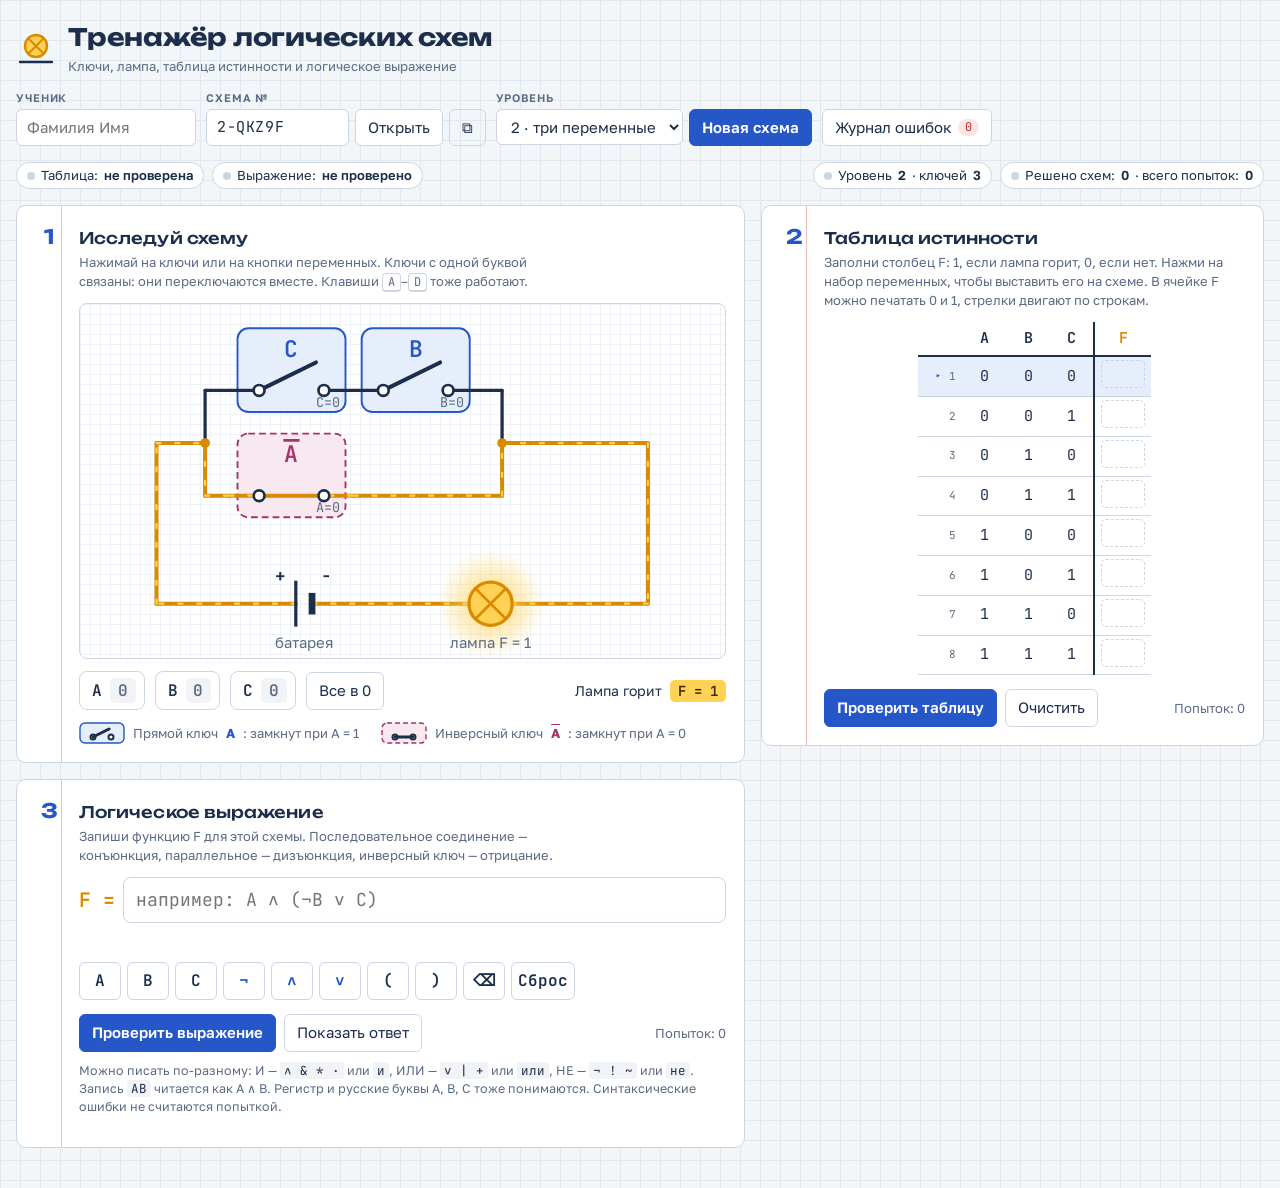
==== index.html @ bd388d7c "Add files via upload" ====
<!doctype html><html><head><meta charset=utf8><meta name=viewport content="width=device-width,initial-scale=1,viewport-fit=cover"><style>:root{color-scheme:light;box-sizing:border-box;padding-top:env(safe-area-inset-top,0px);padding-bottom:env(safe-area-inset-bottom,0px)}html{scroll-padding-top:env(safe-area-inset-top,0px)}body{margin:0;padding:0;font:14px -apple-system,BlinkMacSystemFont,sans-serif;background:#fff;color:#000}img{max-width:100%}[hidden]:not([hidden=until-found i]){display:none!important}</style></head><body>
<title>Тренажёр логических схем</title>
<meta name="claude:viewport-fit-sides" content="cover">
<link rel="preconnect" href="https://fonts.googleapis.com">
<link rel="stylesheet" href="https://fonts.googleapis.com/css2?family=Golos+Text:wght@400;500;600&family=JetBrains+Mono:wght@400;600&family=Unbounded:wght@500;700&display=swap">
<style>
/* Layout: «тетрадь в клетку» — листы-карточки на клетчатом столе; слева схема и выражение, справа таблица истинности */
:root{
  --paper:#f3f6f9; --grid:#e1e8f0; --sheet:#ffffff; --sheet-grid:#eef2f7;
  --ink:#1c2e4a; --ink-soft:#5b6b84; --rule:#ccd6e3;
  --accent:#2557c9; --accent-soft:#e6edfb;
  --inv:#a8326a; --inv-soft:#f8e8ef;
  --live:#d98a00; --glow:#ffd256; --lamp-off:#f1f3f6;
  --ok:#1d8048; --ok-soft:#e2f3e8; --bad:#c43131; --bad-soft:#fbe6e4;
  --margin:#e7a0a0;
  --f-display:"Unbounded","Golos Text",system-ui,sans-serif;
  --f-body:"Golos Text",system-ui,-apple-system,"Segoe UI",sans-serif;
  --f-mono:"JetBrains Mono",ui-monospace,"Cascadia Mono",Consolas,monospace;
}
@media (prefers-color-scheme: dark){:root:not([data-theme="light"]){
  --paper:#0e141c; --grid:#18212d; --sheet:#141c27; --sheet-grid:#1a2431;
  --ink:#e2e9f3; --ink-soft:#91a1b7; --rule:#2a3646;
  --accent:#7ea4ff; --accent-soft:#1c2a47;
  --inv:#f083b5; --inv-soft:#3a1f2d;
  --live:#ffb22e; --glow:#ffd256; --lamp-off:#1d2633;
  --ok:#4fc483; --ok-soft:#163323; --bad:#ff6c64; --bad-soft:#3d1b1b;
  --margin:#5e3540; color-scheme:dark}}
:root[data-theme="dark"]{
  --paper:#0e141c; --grid:#18212d; --sheet:#141c27; --sheet-grid:#1a2431;
  --ink:#e2e9f3; --ink-soft:#91a1b7; --rule:#2a3646;
  --accent:#7ea4ff; --accent-soft:#1c2a47;
  --inv:#f083b5; --inv-soft:#3a1f2d;
  --live:#ffb22e; --glow:#ffd256; --lamp-off:#1d2633;
  --ok:#4fc483; --ok-soft:#163323; --bad:#ff6c64; --bad-soft:#3d1b1b;
  --margin:#5e3540; color-scheme:dark}

*{box-sizing:border-box}
body{background-color:var(--paper);color:var(--ink);font-family:var(--f-body);font-size:15px;line-height:1.45;
  background-image:linear-gradient(var(--grid) 1px,transparent 1px),linear-gradient(90deg,var(--grid) 1px,transparent 1px);
  background-size:20px 20px;
  padding-left:max(16px,env(safe-area-inset-left,0px));padding-right:max(16px,env(safe-area-inset-right,0px));padding-block:20px 40px}
.app{max-width:1260px;margin:0 auto;display:flex;flex-direction:column;gap:16px}
button,input,select{font:inherit;color:inherit}
:focus-visible{outline:2px solid var(--accent);outline-offset:2px}

/* header */
.top{display:flex;flex-wrap:wrap;gap:14px 24px;align-items:flex-end;justify-content:space-between}
.brand{display:flex;gap:12px;align-items:center}
.brand h1{font-family:var(--f-display);font-weight:700;font-size:clamp(18px,2.4vw,24px);margin:0;letter-spacing:-.01em;text-wrap:balance}
.brand p{margin:2px 0 0;color:var(--ink-soft);font-size:13px}
.controls{display:flex;flex-wrap:wrap;gap:10px;align-items:flex-end}
.field{display:flex;flex-direction:column;gap:3px}
.field>label,.lbl{font-size:11px;text-transform:uppercase;letter-spacing:.08em;color:var(--ink-soft);font-weight:600}
.row{display:flex;gap:6px;align-items:center;flex-wrap:wrap}
input[type=text],select{background:var(--sheet);border:1px solid var(--rule);border-radius:6px;padding:7px 10px;min-width:0}
#seed{font-family:var(--f-mono);width:9.5em;text-transform:uppercase;letter-spacing:.04em}
#student{width:12em}
.btn{background:var(--sheet);border:1px solid var(--rule);border-radius:6px;padding:7px 12px;cursor:pointer;white-space:nowrap;display:inline-flex;gap:6px;align-items:center}
.btn:hover{border-color:var(--accent)}
.btn.primary{background:var(--accent);border-color:var(--accent);color:var(--sheet);font-weight:600}
.btn.primary:hover{filter:brightness(1.08)}
.btn.ghost{background:transparent}
.btn.danger{color:var(--bad);border-color:var(--bad)}
.btn:disabled{opacity:.45;cursor:not-allowed}
.pill{font-family:var(--f-mono);font-size:12px;background:var(--bad-soft);color:var(--bad);border-radius:99px;padding:0 7px;min-width:1.6em;text-align:center;font-variant-numeric:tabular-nums}

/* status strip */
.status{display:flex;flex-wrap:wrap;gap:8px;align-items:center;font-size:13px}
.chip{display:inline-flex;gap:6px;align-items:center;border:1px solid var(--rule);background:var(--sheet);border-radius:99px;padding:3px 10px;font-variant-numeric:tabular-nums}
.chip b{font-weight:600}
.chip .dot{width:8px;height:8px;border-radius:50%;background:var(--rule)}
.chip.ok{border-color:var(--ok);background:var(--ok-soft)} .chip.ok .dot{background:var(--ok)}
.chip.bad{border-color:var(--bad);background:var(--bad-soft)} .chip.bad .dot{background:var(--bad)}
.status .spacer{flex:1}

/* grid */
.grid{display:grid;grid-template-columns:minmax(0,1.45fr) minmax(0,1fr);grid-template-areas:"circ table" "expr table";gap:16px;align-items:start}
@media (max-width:900px){.grid{grid-template-columns:minmax(0,1fr);grid-template-areas:"circ" "table" "expr"}}
.card{background:var(--sheet);border:1px solid var(--rule);border-radius:10px;padding:16px 18px 18px;min-width:0;position:relative}
.card::before{content:"";position:absolute;top:0;bottom:0;left:44px;width:1px;background:var(--margin);opacity:.7;pointer-events:none}
.circ{grid-area:circ}.tablecard{grid-area:table}.expr{grid-area:expr}
.card-h{display:grid;grid-template-columns:28px 1fr;gap:2px 16px;align-items:baseline;margin-bottom:12px}
.step{font-family:var(--f-display);font-weight:700;font-size:20px;color:var(--accent);text-align:center}
.card-h h2{font-family:var(--f-display);font-weight:500;font-size:16px;margin:0;letter-spacing:.005em}
.card-h p{grid-column:2;margin:0;color:var(--ink-soft);font-size:13px;max-width:62ch}
.body{padding-left:44px}
@media (max-width:520px){.card::before{display:none}.body{padding-left:0}}

/* board */
.board{border:1px solid var(--rule);border-radius:8px;overflow-x:auto;
  background-color:var(--sheet);background-image:linear-gradient(var(--sheet-grid) 1px,transparent 1px),linear-gradient(90deg,var(--sheet-grid) 1px,transparent 1px);background-size:10px 10px}
#circuit{display:block;width:100%;min-width:320px;height:auto;max-height:520px}
#circuit .w{stroke:var(--ink);stroke-width:2.4;stroke-linecap:round;fill:none}
#circuit .w.live{stroke:var(--live);stroke-width:3}
#circuit .flow{stroke:var(--glow);stroke-width:1.6;stroke-dasharray:3 11;fill:none;animation:flow .8s linear infinite;stroke-linecap:round}
@keyframes flow{from{stroke-dashoffset:14}to{stroke-dashoffset:0}}
@media (prefers-reduced-motion:reduce){#circuit .flow{animation:none}}
#circuit .jn{fill:var(--ink)} #circuit .jn.live{fill:var(--live)}
.kbox{cursor:pointer;stroke-width:1.4;transition:fill .15s}
.kbox.dir{fill:var(--accent-soft);stroke:var(--accent)}
.kbox.inv{fill:var(--inv-soft);stroke:var(--inv);stroke-dasharray:5 3}
.kbox:hover{stroke-width:2.4}
.kbox:focus{outline:none}.kbox:focus-visible{stroke-width:3}
.klabel{font-family:var(--f-mono);font-weight:600;font-size:17px;text-anchor:middle;pointer-events:none}
.klabel.dir{fill:var(--accent)} .klabel.inv{fill:var(--inv)}
.kover{stroke-width:2;pointer-events:none} .kover{stroke:var(--inv)}
.kval{font-family:var(--f-mono);font-size:10px;fill:var(--ink-soft);text-anchor:end;pointer-events:none}
.contact{fill:var(--sheet);stroke:var(--ink);stroke-width:2;pointer-events:none}
.lever{stroke:var(--ink);stroke-width:3;stroke-linecap:round;pointer-events:none;transition:all .15s}
.lever.live{stroke:var(--live)}
.cap{font-family:var(--f-body);font-size:11px;fill:var(--ink-soft);text-anchor:middle}
.term{font-family:var(--f-mono);font-size:13px;fill:var(--ink);text-anchor:middle;font-weight:600}
.bulb{stroke:var(--ink);stroke-width:2.4;fill:var(--lamp-off)}
.bulb.on{fill:var(--glow);stroke:var(--live)}
.halo{fill:url(#halo);opacity:0;transition:opacity .2s}.halo.on{opacity:1}
.halo-stop{stop-color:var(--glow)}

.panel{display:flex;flex-wrap:wrap;gap:10px;align-items:center;margin-top:12px}
.vbtn{display:inline-flex;align-items:center;gap:8px;border:1px solid var(--rule);background:var(--sheet);border-radius:8px;padding:6px 8px 6px 12px;cursor:pointer;font-family:var(--f-mono);font-size:16px;font-weight:600}
.vbtn .v{font-variant-numeric:tabular-nums;min-width:1.6em;text-align:center;border-radius:5px;padding:1px 4px;background:var(--lamp-off);color:var(--ink-soft)}
.vbtn[aria-pressed=true] .v{background:var(--accent);color:var(--sheet)}
.vbtn:hover{border-color:var(--accent)}
.lampstate{margin-left:auto;font-size:14px;display:flex;gap:8px;align-items:center}
.lampstate .v{font-family:var(--f-mono);font-weight:600;border-radius:5px;padding:1px 8px;background:var(--lamp-off)}
.lampstate.on .v{background:var(--glow);color:#3a2a00}
.legend{display:flex;flex-wrap:wrap;gap:6px 22px;margin-top:12px;font-size:13px;color:var(--ink-soft)}
.legend span{display:inline-flex;gap:8px;align-items:center}
.legend svg{flex:none}
.kbd{font-family:var(--f-mono);font-size:12px;border:1px solid var(--rule);border-bottom-width:2px;border-radius:4px;padding:0 5px}

/* truth table */
.tt-wrap{overflow-x:auto}
table.tt{border-collapse:collapse;font-family:var(--f-mono);font-variant-numeric:tabular-nums;margin:0 auto}
.tt th{font-weight:600;font-size:15px;padding:6px 0;border-bottom:2px solid var(--ink);min-width:44px}
.tt th.f{border-left:2px solid var(--ink);color:var(--live)}
.tt td{text-align:center;padding:0;border-bottom:1px solid var(--rule);height:34px;font-size:15px}
.tt td.n{color:var(--ink-soft);font-size:11px;min-width:30px;padding-right:6px;text-align:right}
.tt tr.now td{background:var(--accent-soft)}
.tt tr.now td.n::before{content:"▸ ";color:var(--accent)}
.tt td.set{cursor:pointer}
.tt td.set:hover{text-decoration:underline}
.tt td.fc{border-left:2px solid var(--ink);padding:3px 6px}
.fbtn{width:44px;height:28px;border:1px dashed var(--rule);border-radius:5px;background:transparent;cursor:pointer;font-family:var(--f-mono);font-size:16px;font-weight:600}
.fbtn.filled{border-style:solid;border-color:var(--ink-soft)}
.fbtn.ok{border-color:var(--ok);background:var(--ok-soft);color:var(--ok)}
.fbtn.bad{border-color:var(--bad);background:var(--bad-soft);color:var(--bad)}
.actions{display:flex;flex-wrap:wrap;gap:8px;align-items:center;margin-top:14px}
.tries{font-size:13px;color:var(--ink-soft);margin-left:auto;font-variant-numeric:tabular-nums}
.msg{margin-top:10px;font-size:14px;border-radius:6px;padding:8px 12px;display:none}
.msg.show{display:block}
.msg.ok{background:var(--ok-soft);color:var(--ok);border:1px solid var(--ok)}
.msg.bad{background:var(--bad-soft);color:var(--bad);border:1px solid var(--bad)}
.msg.info{background:var(--accent-soft);color:var(--ink);border:1px solid var(--rule)}
.msg b{font-family:var(--f-display);font-weight:700;letter-spacing:.02em}

/* expression */
.exprline{display:flex;gap:8px;align-items:stretch}
.exprline .pre{font-family:var(--f-mono);font-size:20px;font-weight:600;color:var(--live);align-self:center}
#expr{flex:1;font-family:var(--f-mono);font-size:18px;padding:9px 12px;border-radius:8px;background:var(--sheet);border:1.5px solid var(--rule);min-width:0}
#expr:focus{border-color:var(--accent);outline:none}
.preview{font-family:var(--f-mono);font-size:14px;min-height:1.5em;margin:8px 0 0;color:var(--ink-soft);overflow-wrap:anywhere}
.preview.err{color:var(--bad)}
.pad{display:flex;flex-wrap:wrap;gap:6px;margin-top:10px}
.pad button{font-family:var(--f-mono);font-size:16px;font-weight:600;min-width:42px;height:38px;border:1px solid var(--rule);border-radius:6px;background:var(--sheet);cursor:pointer}
.pad button.op{color:var(--accent)}
.pad button:hover{border-color:var(--accent)}
.help{margin-top:10px;font-size:12.5px;color:var(--ink-soft)}
.help code{font-family:var(--f-mono);background:var(--lamp-off);border-radius:3px;padding:0 4px;color:var(--ink)}
.answer{font-family:var(--f-mono);font-size:16px;margin-top:10px}

/* modal */
.overlay{position:fixed;inset:0;background:color-mix(in srgb,var(--ink) 40%,transparent);display:flex;align-items:flex-start;justify-content:center;z-index:50;
  padding:max(24px,env(safe-area-inset-top,0px)) max(12px,env(safe-area-inset-right,0px)) 24px max(12px,env(safe-area-inset-left,0px));overflow-y:auto}
.modal{background:var(--sheet);border:1px solid var(--rule);border-radius:12px;width:min(980px,100%);padding:18px;display:flex;flex-direction:column;gap:12px}
.modal-h{display:flex;align-items:center;gap:12px;flex-wrap:wrap}
.modal-h h2{font-family:var(--f-display);font-weight:500;font-size:18px;margin:0;flex:1}
.tabs{display:flex;gap:4px;border-bottom:1px solid var(--rule)}
.tabs button{border:0;background:none;padding:8px 12px;cursor:pointer;border-bottom:2px solid transparent;color:var(--ink-soft);font-weight:500}
.tabs button[aria-selected=true]{border-color:var(--accent);color:var(--ink)}
.logwrap{overflow-x:auto;max-height:60vh;overflow-y:auto;border:1px solid var(--rule);border-radius:8px}
table.log{border-collapse:collapse;width:100%;font-size:13px}
.log th{position:sticky;top:0;background:var(--sheet);text-align:left;font-size:11px;text-transform:uppercase;letter-spacing:.07em;color:var(--ink-soft);padding:8px 10px;border-bottom:1px solid var(--rule);white-space:nowrap}
.log td{padding:7px 10px;border-bottom:1px solid var(--rule);vertical-align:top}
.log td.m{font-family:var(--f-mono);white-space:nowrap;font-variant-numeric:tabular-nums}
.log td.code{font-family:var(--f-mono);overflow-wrap:anywhere;min-width:10em}
.log .tag{font-size:11px;border-radius:4px;padding:1px 6px;white-space:nowrap}
.tag.t{background:var(--accent-soft);color:var(--accent)} .tag.e{background:var(--inv-soft);color:var(--inv)} .tag.a{background:var(--bad-soft);color:var(--bad)}
.tag.ok{background:var(--ok-soft);color:var(--ok)}
.empty{padding:28px;text-align:center;color:var(--ink-soft)}
.modal-f{display:flex;flex-wrap:wrap;gap:8px;align-items:center}
.modal-f .sum{margin-right:auto;font-size:13px;color:var(--ink-soft)}
textarea#copyArea{width:100%;height:120px;font-family:var(--f-mono);font-size:12px;background:var(--sheet);color:var(--ink);border:1px solid var(--rule);border-radius:6px}
.toast{position:fixed;left:50%;bottom:calc(20px + env(safe-area-inset-bottom,0px));transform:translateX(-50%);background:var(--ink);color:var(--sheet);padding:8px 14px;border-radius:8px;font-size:14px;z-index:60;opacity:0;transition:opacity .2s;pointer-events:none}
.toast.show{opacity:1}
</style>

<div class="app">
  <header class="top">
    <div class="brand">
      <svg width="40" height="40" viewBox="0 0 40 40" aria-hidden="true"><circle cx="20" cy="18" r="11" fill="var(--glow)" stroke="var(--live)" stroke-width="2.4"/><path d="M12.5 10.5l15 15M27.5 10.5l-15 15" stroke="var(--live)" stroke-width="2"/><path d="M4 34h32" stroke="var(--ink)" stroke-width="2.4" stroke-linecap="round"/></svg>
      <div><h1>Тренажёр логических схем</h1><p>Ключи, лампа, таблица истинности и логическое выражение</p></div>
    </div>
    <div class="controls">
      <div class="field"><label for="student">Ученик</label><input type="text" id="student" placeholder="Фамилия Имя" autocomplete="off"></div>
      <div class="field"><label for="seed">Схема №</label>
        <div class="row"><input type="text" id="seed" spellcheck="false" autocomplete="off"><button class="btn" id="openSeed">Открыть</button><button class="btn ghost" id="copySeed" title="Скопировать номер схемы" aria-label="Скопировать номер схемы">⧉</button></div></div>
      <div class="field"><label for="level">Уровень</label>
        <div class="row"><select id="level"><option value="1">1 · две переменные</option><option value="2">2 · три переменные</option><option value="3">3 · до четырёх</option></select><button class="btn primary" id="newBtn">Новая схема</button></div></div>
      <button class="btn" id="logBtn">Журнал ошибок <span class="pill" id="logCount">0</span></button>
    </div>
  </header>

  <div class="status" id="status"></div>

  <main class="grid">
    <section class="card circ">
      <div class="card-h"><span class="step">1</span><h2>Исследуй схему</h2>
        <p>Нажимай на ключи или на кнопки переменных. Ключи с одной буквой связаны: они переключаются вместе. Клавиши <span class="kbd">A</span>–<span class="kbd">D</span> тоже работают.</p></div>
      <div class="body">
        <div class="board"><svg id="circuit" role="img" aria-label="Электрическая схема"></svg></div>
        <div class="panel" id="varPanel"></div>
        <div class="legend">
          <span><svg width="46" height="22" viewBox="0 0 46 22"><rect x="1" y="1" width="44" height="20" rx="5" class="kbox dir"/><line x1="4" y1="15" x2="12" y2="15" class="w"/><line x1="34" y1="15" x2="42" y2="15" class="w"/><circle cx="14" cy="15" r="2.5" class="contact"/><circle cx="32" cy="15" r="2.5" class="contact"/><line x1="14" y1="15" x2="30" y2="7" class="lever"/></svg>Прямой ключ <b style="color:var(--accent)">A</b>: замкнут при A&nbsp;=&nbsp;1</span>
          <span><svg width="46" height="22" viewBox="0 0 46 22"><rect x="1" y="1" width="44" height="20" rx="5" class="kbox inv"/><line x1="4" y1="15" x2="12" y2="15" class="w"/><line x1="34" y1="15" x2="42" y2="15" class="w"/><circle cx="14" cy="15" r="2.5" class="contact"/><circle cx="32" cy="15" r="2.5" class="contact"/><line x1="14" y1="15" x2="32" y2="15" class="lever"/></svg>Инверсный ключ <b style="color:var(--inv);text-decoration:overline">A</b>: замкнут при A&nbsp;=&nbsp;0</span>
        </div>
      </div>
    </section>

    <section class="card tablecard">
      <div class="card-h"><span class="step">2</span><h2>Таблица истинности</h2>
        <p>Заполни столбец F: 1, если лампа горит, 0, если нет. Нажми на набор переменных, чтобы выставить его на схеме. В ячейке F можно печатать 0 и 1, стрелки двигают по строкам.</p></div>
      <div class="body">
        <div class="tt-wrap"><table class="tt" id="tt"></table></div>
        <div class="actions">
          <button class="btn primary" id="checkTable">Проверить таблицу</button>
          <button class="btn ghost" id="clearTable">Очистить</button>
          <span class="tries" id="tableTries"></span>
        </div>
        <div class="msg" id="tableMsg"></div>
      </div>
    </section>

    <section class="card expr">
      <div class="card-h"><span class="step">3</span><h2>Логическое выражение</h2>
        <p>Запиши функцию F для этой схемы. Последовательное соединение — конъюнкция, параллельное — дизъюнкция, инверсный ключ — отрицание.</p></div>
      <div class="body">
        <div class="exprline"><span class="pre">F =</span><input type="text" id="expr" placeholder="например: A ∧ (¬B ∨ C)" spellcheck="false" autocomplete="off" aria-label="Логическое выражение"></div>
        <div class="preview" id="preview">&nbsp;</div>
        <div class="pad" id="pad"></div>
        <div class="actions">
          <button class="btn primary" id="checkExpr">Проверить выражение</button>
          <button class="btn ghost" id="showAnswer">Показать ответ</button>
          <span class="tries" id="exprTries"></span>
        </div>
        <div class="msg" id="exprMsg"></div>
        <p class="help">Можно писать по-разному: И — <code>∧ & * ·</code> или <code>и</code>, ИЛИ — <code>∨ | +</code> или <code>или</code>, НЕ — <code>¬ ! ~</code> или <code>не</code>. Запись <code>AB</code> читается как A ∧ B. Регистр и русские буквы А, В, С тоже понимаются. Синтаксические ошибки не считаются попыткой.</p>
      </div>
    </section>
  </main>
</div>

<div class="overlay" id="overlay" hidden>
  <div class="modal" role="dialog" aria-modal="true" aria-labelledby="logTitle">
    <div class="modal-h"><h2 id="logTitle">Журнал</h2>
      <label class="row" style="font-size:13px"><input type="checkbox" id="onlyCur"> только текущая схема</label>
      <button class="btn ghost" id="closeLog" aria-label="Закрыть">✕</button></div>
    <div class="tabs" role="tablist">
      <button role="tab" id="tabErr" aria-selected="true">Ошибки</button>
      <button role="tab" id="tabSch" aria-selected="false">Схемы и попытки</button>
    </div>
    <div class="logwrap" id="logBody"></div>
    <textarea id="copyArea" hidden readonly></textarea>
    <div class="modal-f"><span class="sum" id="logSum"></span>
      <button class="btn" id="copyLog">Скопировать журнал</button>
      <button class="btn danger" id="clearLog">Очистить журнал</button></div>
  </div>
</div>
<div class="toast" id="toast"></div>

<script>
(()=>{
const $=s=>document.querySelector(s);
const VARS='ABCD';
const store={
  get(k,d){try{const v=localStorage.getItem('logic-trainer.'+k);return v==null?d:JSON.parse(v)}catch(e){return d}},
  set(k,v){try{localStorage.setItem('logic-trainer.'+k,JSON.stringify(v))}catch(e){}}
};
const esc=s=>String(s).replace(/[&<>"]/g,c=>({'&':'&amp;','<':'&lt;','>':'&gt;','"':'&quot;'}[c]));

/* ---------- PRNG по SEED ---------- */
function xmur3(str){let h=1779033703^str.length;for(let i=0;i<str.length;i++){h=Math.imul(h^str.charCodeAt(i),3432918353);h=h<<13|h>>>19}
  return()=>{h=Math.imul(h^(h>>>16),2246822507);h=Math.imul(h^(h>>>13),3266489909);return(h^=h>>>16)>>>0}}
function mulberry32(a){return()=>{a|=0;a=a+0x6D2B79F5|0;let t=Math.imul(a^a>>>15,1|a);t=t+Math.imul(t^t>>>7,61|t)^t;return((t^t>>>14)>>>0)/4294967296}}

const LEVELS={1:{nv:[2,2],leaves:[2,3],pInv:.3},2:{nv:[3,3],leaves:[3,5],pInv:.35},3:{nv:[3,4],leaves:[5,7],pInv:.4}};

function normSeed(raw,lvl){
  let s=String(raw||'').toUpperCase().replace(/[^A-Z0-9-]/g,'').replace(/^-+|-+$/g,'');
  if(!s) return null;
  if(!/^[123]-./.test(s)) s=lvl+'-'+s;
  return s.slice(0,24);
}
function randomSeed(lvl){const A='ABCDEFGHJKMNPQRSTUVWXYZ23456789';let s='';for(let i=0;i<5;i++)s+=A[Math.floor(Math.random()*A.length)];return lvl+'-'+s}

/* ---------- схема: дерево последовательных (s) и параллельных (p) соединений ---------- */
function evalNode(n,env){
  if(n.t==='k') return n.inv? !env[n.v] : !!env[n.v];
  return n.t==='s'? n.c.every(c=>evalNode(c,env)) : n.c.some(c=>evalNode(c,env));
}
function leavesOf(n,a=[]){if(n.t==='k')a.push(n);else n.c.forEach(c=>leavesOf(c,a));return a}
function envOf(vars,mask){const e={};vars.forEach((v,i)=>e[v]=(mask>>(vars.length-1-i))&1);return e}

function generate(seed){
  const level=+seed[0];const L=LEVELS[level];
  const rng=mulberry32(xmur3(seed)());
  const ri=(a,b)=>a+Math.floor(rng()*(b-a+1));
  const shuffle=a=>{for(let i=a.length-1;i>0;i--){const j=Math.floor(rng()*(i+1));[a[i],a[j]]=[a[j],a[i]]}return a};
  function gen(n,parent){
    if(n===1) return {t:'k'};
    const t=parent?(parent==='s'?'p':'s'):(rng()<.5?'s':'p');
    let parts=(n>=4&&rng()<.35)?3:2;
    const sizes=Array(parts).fill(1);let left=n-parts;
    while(left-->0) sizes[Math.floor(rng()*parts)]++;
    return {t,c:sizes.map(m=>gen(m,t))};
  }
  let last;
  for(let attempt=0;attempt<400;attempt++){
    const nv=ri(L.nv[0],L.nv[1]);
    const n=ri(Math.max(nv,L.leaves[0]),L.leaves[1]);
    const tree=gen(n,null);const lv=leavesOf(tree);
    const vars=VARS.slice(0,nv).split('');
    const pool=[...vars];while(pool.length<n)pool.push(vars[ri(0,nv-1)]);shuffle(pool);
    lv.forEach((l,i)=>{l.v=pool[i];l.inv=rng()<L.pInv});
    last={seed,level,vars,tree};
    if(valid(last,level)) return last;
  }
  return last;
}
function valid(c,level){
  const {vars,tree}=c;const lv=leavesOf(tree);const N=1<<vars.length;
  const f=[];for(let m=0;m<N;m++)f.push(evalNode(tree,envOf(vars,m)));
  if(f.every(x=>x)||f.every(x=>!x)) return false;
  for(let i=0;i<vars.length;i++){const bit=1<<(vars.length-1-i);let dep=false;
    for(let m=0;m<N;m++) if(f[m]!==f[m^bit]){dep=true;break}
    if(!dep) return false;}
  if(level>=2){const inv=lv.filter(l=>l.inv).length;if(inv===0||inv===lv.length)return false}
  // нет одинаковых соседних ключей в одной группе
  const bad=n=>n.t!=='k'&&(n.c.some((a,i)=>a.t==='k'&&n.c.some((b,j)=>j>i&&b.t==='k'&&a.v===b.v))||n.c.some(bad));
  return !bad(tree);
}
function treeToExpr(n,parent){
  if(n.t==='k') return (n.inv?'¬':'')+n.v;
  const s=n.c.map(c=>treeToExpr(c,n.t)).join(n.t==='s'?' ∧ ':' ∨ ');
  return (n.t==='p'&&parent==='s')?'('+s+')':s;
}

/* ---------- раскладка и рисование ---------- */
const KW=92,KUP=50,KDN=22,PX=18,GAP=6;
function layout(n){
  if(n.t==='k'){n.w=KW;n.up=KUP;n.dn=KDN;return}
  n.c.forEach(layout);
  if(n.t==='s'){n.w=n.c.reduce((a,c)=>a+c.w,0);n.up=Math.max(...n.c.map(c=>c.up));n.dn=Math.max(...n.c.map(c=>c.dn))}
  else{
    n.w=Math.max(...n.c.map(c=>c.w))+PX*2;
    let y=0;n.anch=[];
    n.c.forEach((c,i)=>{n.anch.push(y+c.up);y+=c.up+c.dn+(i<n.c.length-1?GAP:0)});
    n.up=(n.anch[0]+n.anch[n.anch.length-1])/2;n.dn=y-n.up;
  }
}
function drawCircuit(c,env){
  layout(c.tree);
  const segs=[],bg=[],fg=[],dots=[];
  const seg=(x1,y1,x2,y2,live)=>{if(x1!==x2||y1!==y2)segs.push([x1,y1,x2,y2,live])};
  function draw(n,x,ay,live){
    if(n.t==='k'){
      const closed=evalNode(n,env),c1=x+22,c2=x+70,cls=n.inv?'inv':'dir';
      seg(x,ay,c1-4,ay,live);seg(c2+4,ay,x+KW,ay,live);
      const st=closed?'замкнут':'разомкнут';
      bg.push(`<rect class="kbox ${cls}" x="${x+6}" y="${ay-46}" width="80" height="62" rx="8" data-var="${n.v}" tabindex="0" role="button" aria-label="${n.inv?'Инверсный':'Прямой'} ключ ${n.v}, ${st}"><title>${n.inv?'Инверсный':'Прямой'} ключ ${n.v}: ${st}. Нажми, чтобы переключить ${n.v}</title></rect>`);
      fg.push(`<text class="klabel ${cls}" x="${x+46}" y="${ay-25}">${n.v}</text>`);
      if(n.inv) fg.push(`<line class="kover" x1="${x+40}" y1="${ay-41}" x2="${x+52}" y2="${ay-41}"/>`);
      fg.push(`<text class="kval" x="${x+82}" y="${ay+12}">${n.v}=${env[n.v]}</text>`);
      const ex=closed?c2:c1+48*Math.cos(.5),ey=closed?ay:ay-48*Math.sin(.5)*0.9;
      fg.push(`<line class="lever${live?' live':''}" x1="${c1}" y1="${ay}" x2="${ex.toFixed(1)}" y2="${ey.toFixed(1)}"/>`);
      fg.push(`<circle class="contact" cx="${c1}" cy="${ay}" r="4"/><circle class="contact" cx="${c2}" cy="${ay}" r="4"/>`);
      return;
    }
    if(n.t==='s'){let cx=x;n.c.forEach(ch=>{draw(ch,cx,ay,live);cx+=ch.w});return}
    const top=ay-n.up,ys=n.anch.map(a=>top+a),cl=n.c.map(ch=>live&&evalNode(ch,env));
    n.c.forEach((ch,i)=>{const yi=ys[i];seg(x,yi,x+PX,yi,cl[i]);draw(ch,x+PX,yi,cl[i]);seg(x+PX+ch.w,yi,x+n.w,yi,cl[i])});
    const pts=[...new Set([...ys,ay])].sort((a,b)=>a-b);
    for(let i=0;i<pts.length-1;i++){
      const p=pts[i],q=pts[i+1];
      const lv=q<=ay? cl.some((l,j)=>l&&ys[j]<=p) : cl.some((l,j)=>l&&ys[j]>=q);
      if(q<=ay){seg(x,q,x,p,lv);seg(x+n.w,p,x+n.w,q,lv)}else{seg(x,p,x,q,lv);seg(x+n.w,q,x+n.w,p,lv)}
    }
    dots.push([x,ay,live],[x+n.w,ay,live]);
    ys.forEach((y,i)=>{if(i>0&&i<ys.length-1)dots.push([x,y,cl[i]],[x+n.w,y,cl[i]])});
  }
  const T=14,bx0=66,t=c.tree,W=Math.max(t.w,300),ay=T+t.up,Lx=30,R=bx0+W+28,yb=T+t.up+t.dn+58;
  const on=evalNode(t,env);
  draw(t,bx0,ay,on);
  seg(bx0+t.w,ay,bx0+W,ay,on);seg(bx0+W,ay,R,ay,on);seg(R,ay,R,yb,on);
  const bX=Lx+(R-Lx)*.3,lX=Lx+(R-Lx)*.68;
  seg(R,yb,lX+17,yb,on);seg(lX-17,yb,bX+6,yb,on);seg(bX-6,yb,Lx,yb,on);seg(Lx,yb,Lx,ay,on);seg(Lx,ay,bx0,ay,on);
  const line=s=>`<line class="w${s[4]?' live':''}" x1="${s[0]}" y1="${s[1]}" x2="${s[2]}" y2="${s[3]}"/>`;
  const flow=s=>`<line class="flow" x1="${s[0]}" y1="${s[1]}" x2="${s[2]}" y2="${s[3]}"/>`;
  const H=yb+40,VW=R+30;
  return {on,svg:`<defs><radialGradient id="halo"><stop offset="0" class="halo-stop" stop-opacity=".85"/><stop offset="1" class="halo-stop" stop-opacity="0"/></radialGradient></defs>
  ${bg.join('')}<g>${segs.map(line).join('')}</g><g>${segs.filter(s=>s[4]).map(flow).join('')}</g>
  ${dots.map(d=>`<circle class="jn${d[2]?' live':''}" cx="${d[0]}" cy="${d[1]}" r="3.6"/>`).join('')}
  ${fg.join('')}
  <line x1="${bX-6}" y1="${yb-17}" x2="${bX-6}" y2="${yb+17}" stroke="var(--ink)" stroke-width="2.4"/>
  <line x1="${bX+6}" y1="${yb-8}" x2="${bX+6}" y2="${yb+8}" stroke="var(--ink)" stroke-width="5"/>
  <text class="term" x="${bX-17}" y="${yb-16}">+</text><text class="term" x="${bX+17}" y="${yb-16}">−</text>
  <text class="cap" x="${bX}" y="${yb+33}">батарея</text>
  <circle class="halo${on?' on':''}" cx="${lX}" cy="${yb}" r="40"/>
  <circle class="bulb${on?' on':''}" cx="${lX}" cy="${yb}" r="16"/>
  <path d="M${lX-11} ${yb-11}L${lX+11} ${yb+11}M${lX+11} ${yb-11}L${lX-11} ${yb+11}" stroke="${on?'var(--live)':'var(--ink)'}" stroke-width="2"/>
  <text class="cap" x="${lX}" y="${yb+33}">лампа F = ${on?1:0}</text>`,vb:`0 0 ${VW} ${H}`};
}

/* ---------- разбор выражения ---------- */
const CYR={'А':'A','В':'B','С':'C','Д':'D','а':'A','в':'B','с':'C','д':'D'};
const WORDS={and:'AND','и':'AND',or:'OR','или':'OR',not:'NOT','не':'NOT',xor:'XOR'};
function PErr(msg,pos){this.msg=msg;this.pos=pos}
function tokenize(s){
  const T=[];let i=0;const push=(type,pos,v)=>T.push({type,pos,v});
  const rx=[[/^(<->|<=>)/,'EQ'],[/^(->|=>)/,'IMP'],[/^(==|=|≡|⇔|↔)/,'EQ'],[/^(→|⇒)/,'IMP'],[/^(&&|[∧&*·⋅])/,'AND'],[/^(\|\||[∨|+])/,'OR'],[/^[⊕^]/,'XOR'],[/^[¬!~]/,'NOT'],[/^[(\[]/,'LP'],[/^[)\]]/,'RP'],[/^[01]/,'CONST']];
  outer: while(i<s.length){
    const ch=s[i];if(/\s/.test(ch)){i++;continue}
    const rest=s.slice(i);
    for(const [r,t] of rx){const m=r.exec(rest);if(m){push(t,i,t==='CONST'?+m[0]:undefined);i+=m[0].length;continue outer}}
    const m=/^[A-Za-zА-Яа-яЁё]+/.exec(rest);
    if(m){
      const w=m[0],lw=w.toLowerCase();
      if(WORDS[lw]){push(WORDS[lw],i);i+=w.length;continue}
      for(let k=0;k<w.length;k++){
        const c=w[k];let v=CYR[c]||(/[A-Za-z]/.test(c)?c.toUpperCase():null);
        if(!v) throw new PErr(`Непонятная буква «${c}». Переменные пишутся латиницей: A, B, C, D`,i+k);
        const over=/[̄̅]/.test(s[i+k+1]||'');
        if(over) push('NOT',i+k);
        push('VAR',i+k,v);
        if(over&&k===w.length-1){i+=1}
      }
      i+=w.length;continue;
    }
    if(/[̄̅]/.test(ch)){i++;continue}
    throw new PErr(`Непонятный символ «${ch}»`,i);
  }
  return T;
}
const NAMES={AND:'∧',OR:'∨',XOR:'⊕',IMP:'→',EQ:'≡',NOT:'¬',RP:')',LP:'('};
function parse(src){
  const T=tokenize(src);let p=0;
  if(!T.length) throw new PErr('Введите выражение',0);
  const peek=()=>T[p],next=()=>T[p++];
  const startsOperand=t=>t&&(t.type==='VAR'||t.type==='CONST'||t.type==='LP'||t.type==='NOT');
  function eq(){let l=imp();while(peek()&&peek().type==='EQ'){next();l={op:'eq',a:l,b:imp()}}return l}
  function imp(){const l=or();if(peek()&&peek().type==='IMP'){next();return{op:'imp',a:l,b:imp()}}return l}
  function or(){let l=and();while(peek()&&(peek().type==='OR'||peek().type==='XOR')){const t=next().type;l={op:t==='OR'?'or':'xor',a:l,b:and()}}return l}
  function and(){let l=not();for(;;){const t=peek();if(t&&t.type==='AND'){next();l={op:'and',a:l,b:not()}}else if(startsOperand(t)){l={op:'and',a:l,b:not()}}else break}return l}
  function not(){if(peek()&&peek().type==='NOT'){next();return{op:'not',a:not()}}return atom()}
  function atom(){
    const t=next();
    if(!t) throw new PErr('Выражение не закончено: после знака нужна переменная или «(»',src.length);
    if(t.type==='VAR') return {op:'var',v:t.v};
    if(t.type==='CONST') return {op:'const',v:t.v};
    if(t.type==='LP'){const e=eq();const r=next();if(!r||r.type!=='RP') throw new PErr('Не хватает закрывающей скобки «)»',r?r.pos:src.length);return e}
    throw new PErr(`Здесь ожидалась переменная, а стоит «${NAMES[t.type]||t.type}»`,t.pos);
  }
  const e=eq();
  if(p<T.length){const t=T[p];throw new PErr(t.type==='RP'?'Лишняя закрывающая скобка «)»':`Лишний знак «${NAMES[t.type]||t.v}»`,t.pos)}
  return e;
}
function evalAst(n,env){switch(n.op){
  case'var':return !!env[n.v];case'const':return !!n.v;case'not':return !evalAst(n.a,env);
  case'and':return evalAst(n.a,env)&&evalAst(n.b,env);case'or':return evalAst(n.a,env)||evalAst(n.b,env);
  case'xor':return evalAst(n.a,env)!==evalAst(n.b,env);case'imp':return !evalAst(n.a,env)||evalAst(n.b,env);
  case'eq':return evalAst(n.a,env)===evalAst(n.b,env)}}
function astVars(n,s=new Set()){if(n.op==='var')s.add(n.v);if(n.a)astVars(n.a,s);if(n.b)astVars(n.b,s);return s}
const PREC={eq:1,imp:2,or:3,xor:3,and:4,not:5,var:6,const:6},SYM={eq:' ≡ ',imp:' → ',or:' ∨ ',xor:' ⊕ ',and:' ∧ '};
function pretty(n,pp=0){
  let s;
  if(n.op==='var')s=n.v;else if(n.op==='const')s=String(n.v);
  else if(n.op==='not')s='¬'+pretty(n.a,5);
  else s=pretty(n.a,PREC[n.op])+SYM[n.op]+pretty(n.b,PREC[n.op]+(n.op==='imp'?0:.5));
  return PREC[n.op]<pp?'('+s+')':s;
}

/* ---------- состояние ---------- */
let S=null;
let progress=store.get('progress',{});
let log=store.get('log',[]);
let level=store.get('level',2);
const saveP=()=>store.set('progress',progress);
const saveL=()=>store.set('log',log);
function P(){return progress[S.seed]||(progress[S.seed]={level:S.level,tableTries:0,exprTries:0,tableOk:false,exprOk:false,answerShown:false,draft:null,first:new Date().toISOString()})}
function addLog(stage,input,note){
  log.push({t:new Date().toISOString(),seed:S.seed,student:$('#student').value.trim(),stage,input,note});
  if(log.length>3000)log=log.slice(-3000);saveL();updateLogCount();
}

function loadSeed(seed,push=true){
  const c=generate(seed);
  S={...c,env:Object.fromEntries(c.vars.map(v=>[v,0])),marks:null};
  const p=P();S.table=Array.isArray(p.draft)&&p.draft.length===1<<c.vars.length?p.draft.slice():Array(1<<c.vars.length).fill('');
  level=c.level;$('#level').value=String(level);$('#seed').value=seed;
  if(push&&location.hash.slice(1)!==seed){try{history.replaceState(null,'','#'+seed)}catch(e){location.hash=seed}}
  $('#expr').value='';updPreview();
  hideMsg('#tableMsg');hideMsg('#exprMsg');
  if(p.exprOk) showMsg('#exprMsg','ok','<b>Решено.</b> Эта схема уже сдана. Можно потренироваться ещё или взять новую.');
  renderAll();
}
function renderAll(){renderCircuit();renderVars();renderTable();renderPad();renderStatus()}

function renderCircuit(){
  const r=drawCircuit(S,S.env);const svg=$('#circuit');
  svg.setAttribute('viewBox',r.vb);svg.innerHTML=r.svg;S.on=r.on;
  const [,,w]=r.vb.split(' ').map(Number);svg.style.maxWidth=Math.max(w*1.35,420)+'px';svg.style.margin='0 auto';
}
function toggleVar(v){if(!(v in S.env))return;S.env[v]^=1;renderCircuit();renderVars();markNowRow()}
function renderVars(){
  $('#varPanel').innerHTML=S.vars.map(v=>`<button class="vbtn" data-var="${v}" aria-pressed="${!!S.env[v]}">${v}<span class="v">${S.env[v]}</span></button>`).join('')+
   `<button class="btn ghost" id="resetVars">Все в 0</button><span class="lampstate${S.on?' on':''}">Лампа ${S.on?'горит':'не горит'} <span class="v">F = ${S.on?1:0}</span></span>`;
}
function curMask(){return S.vars.reduce((m,v)=>(m<<1)|S.env[v],0)}
function renderTable(){
  const n=S.vars.length,N=1<<n,cm=curMask();
  let h=`<thead><tr><th></th>${S.vars.map(v=>`<th>${v}</th>`).join('')}<th class="f">F</th></tr></thead><tbody>`;
  for(let m=0;m<N;m++){
    const e=envOf(S.vars,m),val=S.table[m],mk=S.marks?S.marks[m]:'';
    h+=`<tr data-m="${m}" class="${m===cm?'now':''}"><td class="n">${m+1}</td>${S.vars.map(v=>`<td class="set" data-m="${m}" title="Выставить этот набор на схеме">${e[v]}</td>`).join('')}
    <td class="fc"><button class="fbtn${val!==''?' filled':''}${mk?' '+mk:''}" data-m="${m}" aria-label="F в строке ${m+1}">${val}</button></td></tr>`;
  }
  $('#tt').innerHTML=h+'</tbody>';
  const p=P();$('#tableTries').textContent=`Попыток: ${p.tableTries}${p.tableOk?' · сдано':''}`;
}
function markNowRow(){const cm=curMask();document.querySelectorAll('#tt tbody tr').forEach(tr=>tr.classList.toggle('now',+tr.dataset.m===cm))}
function setCell(m,v){S.table[m]=v;S.marks=null;const p=P();p.draft=S.table.slice();saveP();renderTable();const b=document.querySelector(`.fbtn[data-m="${m}"]`);b&&b.focus()}
function renderPad(){
  const keys=[...S.vars.map(v=>[v,v,'']),['¬','¬','op'],['∧',' ∧ ','op'],['∨',' ∨ ','op'],['(','(',''],[')',')',''],['⌫','BS',''],['Сброс','CLR','']];
  $('#pad').innerHTML=keys.map(([l,ins,c])=>`<button class="${c}" data-ins="${esc(ins)}" title="${l==='⌫'?'Удалить символ':l==='Сброс'?'Очистить поле':l}">${l}</button>`).join('');
  const p=P();$('#exprTries').textContent=`Попыток: ${p.exprTries}${p.exprOk?' · сдано':''}`;
}
function renderStatus(){
  const p=P(),solved=Object.values(progress).filter(x=>x.exprOk).length;
  const tries=Object.values(progress).reduce((a,x)=>a+x.tableTries+x.exprTries,0);
  const chip=(cls,txt)=>`<span class="chip ${cls}"><span class="dot"></span>${txt}</span>`;
  const tErr=log.filter(l=>l.seed===S.seed&&l.stage==='Таблица').length,eErr=log.filter(l=>l.seed===S.seed&&l.stage==='Выражение').length;
  $('#status').innerHTML=
    chip(p.tableOk?'ok':tErr?'bad':'',`Таблица: <b>${p.tableOk?'верно':p.tableTries?'ошибок '+tErr:'не проверена'}</b>`)+
    chip(p.exprOk?'ok':eErr?'bad':'',`Выражение: <b>${p.exprOk?'верно':p.exprTries?'ошибок '+eErr:'не проверено'}</b>`)+
    (p.answerShown?chip('bad','Ответ был показан'):'')+
    `<span class="spacer"></span>`+chip('',`Уровень <b>${S.level}</b> · ключей <b>${leavesOf(S.tree).length}</b>`)+
    chip('',`Решено схем: <b>${solved}</b> · всего попыток: <b>${tries}</b>`);
  updateLogCount();
}
function updateLogCount(){$('#logCount').textContent=log.filter(l=>l.stage!=='Верно').length}

function showMsg(sel,cls,html){const el=$(sel);el.className='msg show '+cls;el.innerHTML=html}
function hideMsg(sel){$(sel).className='msg'}
const fmtEnv=e=>Object.entries(e).map(([k,v])=>`${k}=${v}`).join(', ');

/* ---------- проверки ---------- */
function checkTable(){
  const N=1<<S.vars.length,empty=S.table.map((v,i)=>v===''?i+1:0).filter(Boolean);
  if(empty.length){showMsg('#tableMsg','info',`Заполни все строки. Пустые: ${empty.join(', ')}.`);return}
  const p=P();p.tableTries++;
  const wrong=[];S.marks=[];
  for(let m=0;m<N;m++){const f=evalNode(S.tree,envOf(S.vars,m))?1:0;const ok=+S.table[m]===f;S.marks.push(ok?'ok':'bad');if(!ok)wrong.push(m)}
  if(!wrong.length){
    p.tableOk=true;showMsg('#tableMsg','ok',`<b>Верно!</b> Таблица заполнена правильно с ${p.tableTries}-й попытки. Теперь запиши выражение.`);
    addLog('Верно','таблица',`с ${p.tableTries}-й попытки`);
  }else{
    showMsg('#tableMsg','bad',`<b>Ошибка.</b> Неверных строк: ${wrong.length} из ${N}. Они отмечены красным. Выставь эти наборы на схеме и посмотри на лампу.`);
    addLog('Таблица','F = '+S.table.join(''),'Неверные строки: '+wrong.map(m=>`№${m+1} (${fmtEnv(envOf(S.vars,m))}: ввод ${S.table[m]})`).join('; '));
  }
  saveP();renderTable();renderStatus();
}
function updPreview(){
  const src=$('#expr').value,el=$('#preview');
  if(!src.trim()){el.className='preview';el.innerHTML='&nbsp;';return null}
  try{const a=parse(src);el.className='preview';el.textContent='Читается как: F = '+pretty(a);return a}
  catch(e){if(!(e instanceof PErr))throw e;el.className='preview err';el.textContent=`${e.msg} (позиция ${e.pos+1})`;return null}
}
function checkExpr(){
  const src=$('#expr').value;let ast;
  try{ast=parse(src)}catch(e){if(!(e instanceof PErr))throw e;showMsg('#exprMsg','info',`Выражение не разобрано: ${esc(e.msg)}. Это не считается попыткой.`);return}
  const extra=[...astVars(ast)].filter(v=>!S.vars.includes(v));
  if(extra.length){showMsg('#exprMsg','info',`В этой схеме нет переменн${extra.length>1?'ых':'ой'} ${extra.join(', ')}. Используй только ${S.vars.join(', ')}. Попытка не засчитана.`);return}
  const p=P();p.exprTries++;
  const N=1<<S.vars.length;let diff=null,cnt=0;
  for(let m=0;m<N;m++){const e=envOf(S.vars,m);const a=evalNode(S.tree,e),b=evalAst(ast,e);if(a!==b){cnt++;if(!diff)diff={e,a,b,m}}}
  const pr=pretty(ast);
  if(!diff){
    p.exprOk=true;
    showMsg('#exprMsg','ok',`<b>Верно!</b> F = ${esc(pr)} совпадает со схемой на всех ${N} наборах. Попытка ${p.exprTries}.
      <div class="actions"><button class="btn primary" id="nextSeed">Следующая схема →</button></div>`);
    addLog('Верно',pr,`выражение с ${p.exprTries}-й попытки`);
  }else{
    showMsg('#exprMsg','bad',`<b>Ошибка.</b> Не совпадает при ${fmtEnv(diff.e)}: лампа ${diff.a?'горит (F = 1)':'не горит (F = 0)'}, а выражение даёт ${diff.b?1:0}. Всего расхождений: ${cnt} из ${N}.
      <div class="actions"><button class="btn" id="showDiff" data-m="${diff.m}">Выставить этот набор на схеме</button></div>`);
    addLog('Выражение',pr,`Расхождений ${cnt}/${N}; напр. ${fmtEnv(diff.e)}: схема ${diff.a?1:0}, выражение ${diff.b?1:0}`);
  }
  saveP();renderPad();renderStatus();
}
let answerArmed=false;
function showAnswer(){
  const btn=$('#showAnswer');
  if(!answerArmed){answerArmed=true;btn.textContent='Точно показать? Это попадёт в журнал';btn.classList.add('danger');setTimeout(()=>{answerArmed=false;btn.textContent='Показать ответ';btn.classList.remove('danger')},4000);return}
  answerArmed=false;btn.textContent='Показать ответ';btn.classList.remove('danger');
  const p=P();p.answerShown=true;saveP();
  showMsg('#exprMsg','info',`Одно из правильных выражений:<div class="answer">F = ${esc(treeToExpr(S.tree))}</div>`);
  addLog('Ответ','—','Ученик открыл эталонный ответ');renderStatus();
}

/* ---------- журнал ---------- */
let logTab='err';
const fmtTime=t=>{const d=new Date(t);return d.toLocaleDateString('ru-RU',{day:'2-digit',month:'2-digit'})+' '+d.toLocaleTimeString('ru-RU',{hour:'2-digit',minute:'2-digit',second:'2-digit'})};
function renderLog(){
  const only=$('#onlyCur').checked;
  $('#tabErr').setAttribute('aria-selected',logTab==='err');$('#tabSch').setAttribute('aria-selected',logTab==='sch');
  if(logTab==='err'){
    const rows=log.filter(l=>!only||l.seed===S.seed).slice().reverse();
    $('#logBody').innerHTML=rows.length?`<table class="log"><thead><tr><th>Время</th><th>Схема</th><th>Ученик</th><th>Этап</th><th>Ввод</th><th>Комментарий</th></tr></thead><tbody>${rows.map(l=>{
      const tg=l.stage==='Таблица'?'t':l.stage==='Выражение'?'e':l.stage==='Верно'?'ok':'a';
      return `<tr><td class="m">${fmtTime(l.t)}</td><td class="m"><a href="#${esc(l.seed)}">${esc(l.seed)}</a></td><td>${esc(l.student||'—')}</td><td><span class="tag ${tg}">${esc(l.stage)}</span></td><td class="code">${esc(l.input)}</td><td>${esc(l.note)}</td></tr>`}).join('')}</tbody></table>`
      :`<div class="empty">${only?'По этой схеме записей нет.':'Журнал пуст. Сюда попадают ошибки, правильные ответы и просмотры ответа.'}</div>`;
    const errs=rows.filter(l=>l.stage==='Таблица'||l.stage==='Выражение').length;
    $('#logSum').textContent=`Записей: ${rows.length} · ошибок: ${errs}`;
  }else{
    const ent=Object.entries(progress).filter(([k])=>!only||k===S.seed).sort((a,b)=>(b[1].first||'').localeCompare(a[1].first||''));
    $('#logBody').innerHTML=ent.length?`<table class="log"><thead><tr><th>Схема</th><th>Уровень</th><th>Таблица</th><th>Выражение</th><th>Итог</th></tr></thead><tbody>${ent.map(([k,p])=>
      `<tr><td class="m"><a href="#${esc(k)}">${esc(k)}</a></td><td class="m">${p.level||k[0]}</td><td class="m">${p.tableTries} попыт. ${p.tableOk?'<span class="tag ok">верно</span>':''}</td><td class="m">${p.exprTries} попыт. ${p.exprOk?'<span class="tag ok">верно</span>':''}</td><td>${p.answerShown?'<span class="tag a">ответ показан</span>':p.exprOk?'<span class="tag ok">решено</span>':'в работе'}</td></tr>`).join('')}</tbody></table>`
      :'<div class="empty">Пока нет открытых схем.</div>';
    $('#logSum').textContent=`Схем: ${ent.length} · решено: ${ent.filter(e=>e[1].exprOk).length}`;
  }
}
function logText(){
  const st=$('#student').value.trim()||'—';
  const lines=[`Журнал тренажёра логических схем. Ученик: ${st}. Выгружено: ${fmtTime(new Date())}`,'','Время\tСхема\tУченик\tЭтап\tВвод\tКомментарий'];
  log.forEach(l=>lines.push([fmtTime(l.t),l.seed,l.student||'—',l.stage,l.input,l.note].join('\t')));
  lines.push('','Схема\tТаблица (попыток/итог)\tВыражение (попыток/итог)\tОтвет показан');
  Object.entries(progress).forEach(([k,p])=>lines.push([k,`${p.tableTries}/${p.tableOk?'верно':'нет'}`,`${p.exprTries}/${p.exprOk?'верно':'нет'}`,p.answerShown?'да':'нет'].join('\t')));
  return lines.join('\n');
}
let clearArmed=false;
function toast(t){const el=$('#toast');el.textContent=t;el.classList.add('show');clearTimeout(toast.h);toast.h=setTimeout(()=>el.classList.remove('show'),1800)}
function copyText(t,okMsg){
  const fallback=()=>{const ta=$('#copyArea');ta.hidden=false;ta.value=t;ta.focus();ta.select();toast('Выделено: нажми Ctrl+C')};
  try{navigator.clipboard.writeText(t).then(()=>toast(okMsg),fallback)}catch(e){fallback()}
}

/* ---------- события ---------- */
$('#circuit').addEventListener('click',e=>{const k=e.target.closest('[data-var]');if(k)toggleVar(k.dataset.var)});
$('#circuit').addEventListener('keydown',e=>{const k=e.target.closest('[data-var]');if(k&&(e.key==='Enter'||e.key===' ')){e.preventDefault();const v=k.dataset.var;toggleVar(v);const nk=document.querySelector(`#circuit [data-var="${v}"]`);nk&&nk.focus()}});
$('#varPanel').addEventListener('click',e=>{const b=e.target.closest('[data-var]');if(b)return toggleVar(b.dataset.var);
  if(e.target.id==='resetVars'){S.vars.forEach(v=>S.env[v]=0);renderCircuit();renderVars();markNowRow()}});
$('#tt').addEventListener('click',e=>{
  const f=e.target.closest('.fbtn');if(f){const m=+f.dataset.m,v=S.table[m];setCell(m,v===''?'1':v==='1'?'0':'1');return}
  const s=e.target.closest('td.set');if(s){const m=+s.dataset.m;Object.assign(S.env,envOf(S.vars,m));renderCircuit();renderVars();markNowRow()}
});
$('#tt').addEventListener('keydown',e=>{
  const f=e.target.closest('.fbtn');if(!f)return;const m=+f.dataset.m,N=S.table.length;
  if(e.key==='0'||e.key==='1'){e.preventDefault();setCell(m,e.key);const nb=document.querySelector(`.fbtn[data-m="${Math.min(m+1,N-1)}"]`);nb&&nb.focus()}
  else if(e.key==='Backspace'||e.key==='Delete'){e.preventDefault();setCell(m,'')}
  else if(e.key==='ArrowDown'||e.key==='ArrowUp'){e.preventDefault();const nb=document.querySelector(`.fbtn[data-m="${Math.max(0,Math.min(N-1,m+(e.key==='ArrowDown'?1:-1)))}"]`);nb&&nb.focus()}
});
$('#checkTable').onclick=checkTable;
$('#clearTable').onclick=()=>{S.table=S.table.map(()=>'');S.marks=null;P().draft=null;saveP();hideMsg('#tableMsg');renderTable()};
$('#expr').addEventListener('input',updPreview);
$('#expr').addEventListener('keydown',e=>{if(e.key==='Enter'){e.preventDefault();checkExpr()}});
$('#pad').addEventListener('click',e=>{
  const b=e.target.closest('button');if(!b)return;const inp=$('#expr'),ins=b.dataset.ins;
  let s=inp.selectionStart??inp.value.length,en=inp.selectionEnd??inp.value.length;
  if(ins==='CLR'){inp.value='';s=0}
  else if(ins==='BS'){if(s===en&&s>0){inp.value=inp.value.slice(0,s-1)+inp.value.slice(en);s--}else{inp.value=inp.value.slice(0,s)+inp.value.slice(en)}}
  else{inp.value=inp.value.slice(0,s)+ins+inp.value.slice(en);s+=ins.length}
  inp.focus();inp.setSelectionRange(s,s);updPreview();
});
$('#checkExpr').onclick=checkExpr;
$('#showAnswer').onclick=showAnswer;
$('#exprMsg').addEventListener('click',e=>{
  if(e.target.id==='nextSeed') loadSeed(randomSeed(level));
  if(e.target.id==='showDiff'){Object.assign(S.env,envOf(S.vars,+e.target.dataset.m));renderCircuit();renderVars();markNowRow();$('#circuit').scrollIntoView({behavior:'smooth',block:'center'})}
});
$('#newBtn').onclick=()=>loadSeed(randomSeed(+$('#level').value));
$('#level').onchange=()=>{level=+$('#level').value;store.set('level',level)};
const openSeed=()=>{const s=normSeed($('#seed').value,+$('#level').value);if(!s){toast('Введите номер схемы');return}loadSeed(s)};
$('#openSeed').onclick=openSeed;
$('#seed').addEventListener('keydown',e=>{if(e.key==='Enter')openSeed()});
$('#copySeed').onclick=()=>copyText(S.seed,'Номер схемы скопирован: '+S.seed);
$('#student').value=store.get('student','');
$('#student').addEventListener('input',()=>store.set('student',$('#student').value));
$('#logBtn').onclick=()=>{$('#overlay').hidden=false;$('#copyArea').hidden=true;renderLog();$('#closeLog').focus()};
$('#closeLog').onclick=()=>{$('#overlay').hidden=true};
$('#overlay').addEventListener('click',e=>{if(e.target.id==='overlay')$('#overlay').hidden=true;if(e.target.closest('a[href^="#"]'))$('#overlay').hidden=true});
$('#tabErr').onclick=()=>{logTab='err';renderLog()};$('#tabSch').onclick=()=>{logTab='sch';renderLog()};
$('#onlyCur').onchange=renderLog;
$('#copyLog').onclick=()=>copyText(logText(),'Журнал скопирован');
$('#clearLog').onclick=()=>{
  const b=$('#clearLog');
  if(!clearArmed){clearArmed=true;b.textContent='Нажми ещё раз: удалить всё';setTimeout(()=>{clearArmed=false;b.textContent='Очистить журнал'},4000);return}
  clearArmed=false;b.textContent='Очистить журнал';log=[];progress={};saveL();saveP();renderLog();renderAll();toast('Журнал очищен');
};
document.addEventListener('keydown',e=>{
  if(e.key==='Escape'&&!$('#overlay').hidden){$('#overlay').hidden=true;return}
  const tag=(e.target.tagName||'').toLowerCase();if(tag==='input'||tag==='textarea'||tag==='select'||e.ctrlKey||e.metaKey||e.altKey)return;
  const k=e.key.toUpperCase();if(S&&S.vars.includes(k)){e.preventDefault();toggleVar(k)}
});
window.addEventListener('hashchange',()=>{const s=normSeed(location.hash.slice(1),level);if(s&&(!S||s!==S.seed))loadSeed(s,false)});

$('#level').value=String(level);
loadSeed(normSeed(location.hash.slice(1),level)||randomSeed(level));
})();
</script>

</body></html>
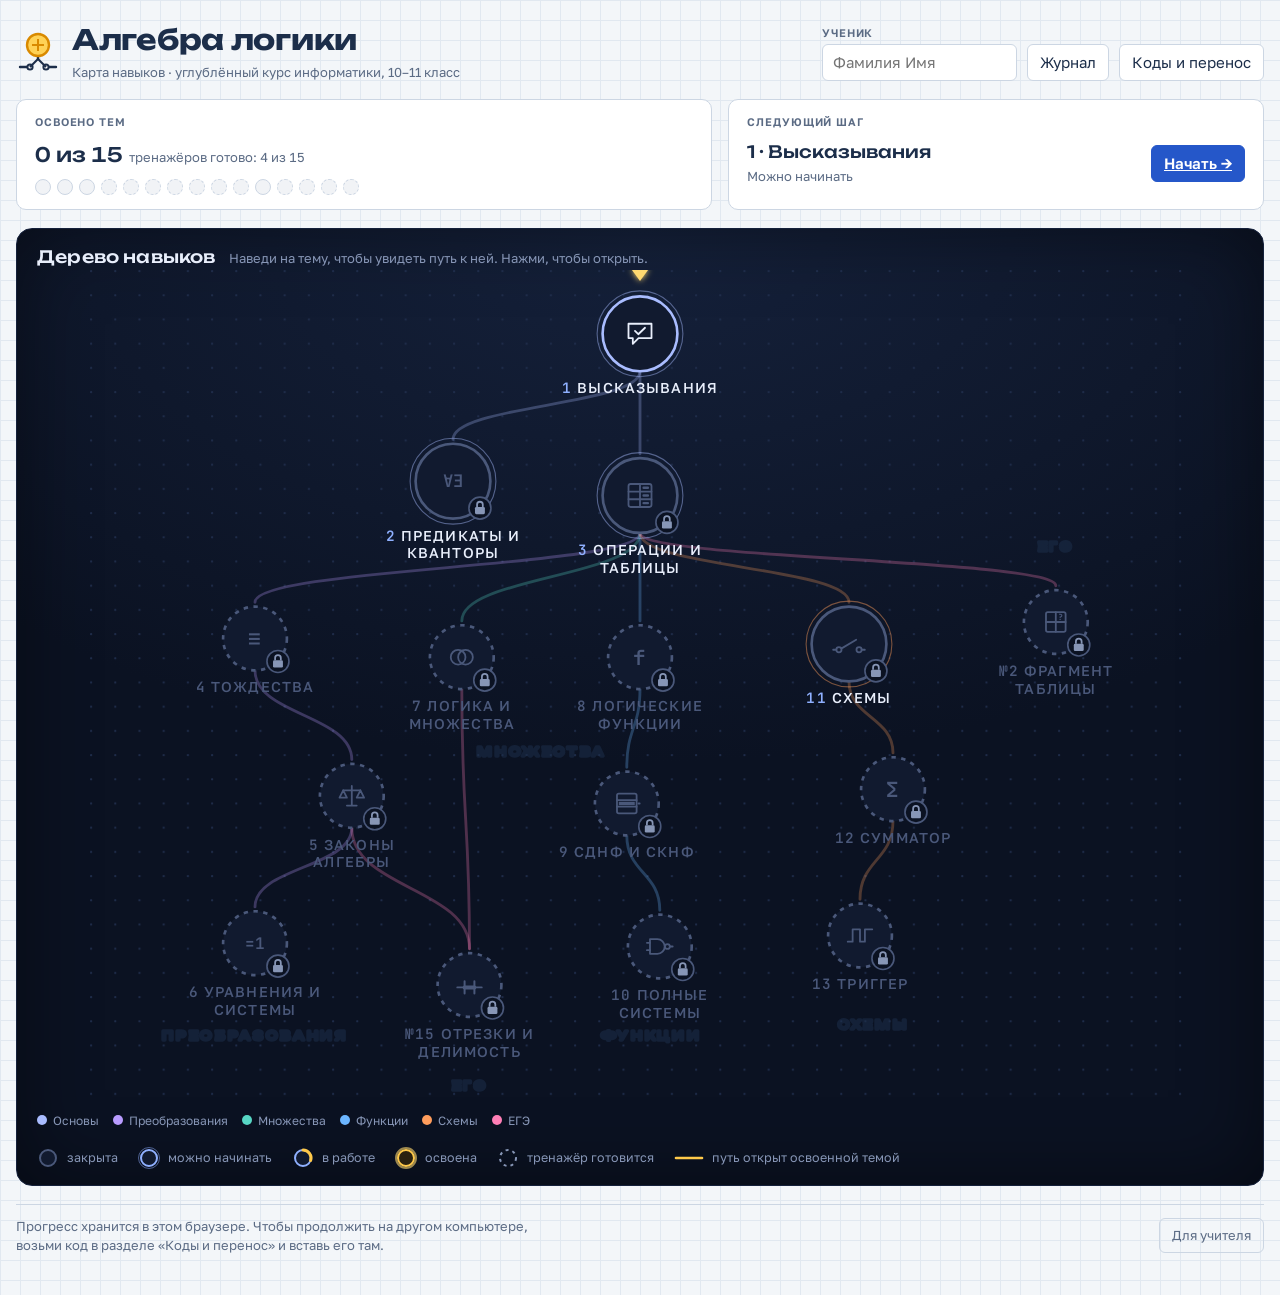
==== commit 06733cc7: "Add files via upload" ====
--- a/index.html
+++ b/index.html
@@ -1,718 +1,531 @@
 <!doctype html><html><head><meta charset=utf8><meta name=viewport content="width=device-width,initial-scale=1,viewport-fit=cover"><style>:root{color-scheme:light;box-sizing:border-box;padding-top:env(safe-area-inset-top,0px);padding-bottom:env(safe-area-inset-bottom,0px)}html{scroll-padding-top:env(safe-area-inset-top,0px)}body{margin:0;padding:0;font:14px -apple-system,BlinkMacSystemFont,sans-serif;background:#fff;color:#000}img{max-width:100%}[hidden]:not([hidden=until-found i]){display:none!important}</style></head><body>
-<title>Тренажёр логических схем</title>
+<title>Карта алгебры логики</title>
 <meta name="claude:viewport-fit-sides" content="cover">
 <link rel="preconnect" href="https://fonts.googleapis.com">
 <link rel="stylesheet" href="https://fonts.googleapis.com/css2?family=Golos+Text:wght@400;500;600&family=JetBrains+Mono:wght@400;600&family=Unbounded:wght@500;700&display=swap">
+<link rel="stylesheet" href="al.css">
+<link rel="stylesheet" href="t1.css">
+<link rel="stylesheet" href="t2.css">
+<link rel="stylesheet" href="t3.css">
 <style>
-/* Layout: «тетрадь в клетку» — листы-карточки на клетчатом столе; слева схема и выражение, справа таблица истинности */
+/* Layout: та же «тетрадь в клетку», что у тренажёров. Карта — монтажная плата:
+   темы — лампы на карточках, связи — провода; ток (жёлтый) идёт дальше от освоенной темы.
+   Сверху «Основы», от темы 3 шина расходится по пяти веткам. На телефоне ветки идут друг под другом. */
+:root{ --gap:16px; --wire:var(--rule); --wire-live:var(--live); --node-w:100%; }
+
+.hub{max-width:1260px;margin:0 auto;display:flex;flex-direction:column;gap:18px}
+.h-top{display:flex;flex-wrap:wrap;gap:14px 24px;align-items:flex-end;justify-content:space-between}
+.h-brand{display:flex;gap:12px;align-items:center;min-width:0}
+.h-brand h1{font-family:var(--f-display);font-weight:700;font-size:clamp(20px,3vw,28px);margin:0;letter-spacing:-.01em;text-wrap:balance}
+.h-brand p{margin:2px 0 0;color:var(--ink-soft);font-size:13px}
+#hStudent{width:13em}
+
+/* сводка */
+.h-summary{display:grid;grid-template-columns:minmax(0,1.3fr) minmax(0,1fr);gap:var(--gap)}
+@media (max-width:760px){.h-summary{grid-template-columns:minmax(0,1fr)}}
+.sum-card{background:var(--sheet);border:1px solid var(--rule);border-radius:10px;padding:14px 18px;min-width:0;display:flex;flex-direction:column;gap:10px}
+.sum-card .lbl{display:block}
+.sum-big{font-family:var(--f-display);font-weight:500;font-size:20px;font-variant-numeric:tabular-nums}
+.sum-big small{font-family:var(--f-body);font-size:13px;color:var(--ink-soft);font-weight:400;margin-left:6px}
+.bulbs{display:flex;flex-wrap:wrap;gap:6px}
+.bulbs i{width:16px;height:16px;border-radius:50%;background:var(--lamp-off);border:1.5px solid var(--rule)}
+.bulbs i.on{background:var(--glow);border-color:var(--live);box-shadow:0 0 6px var(--glow)}
+.bulbs i.soon{border-style:dashed}
+.next{display:flex;gap:14px;align-items:center;flex-wrap:wrap}
+.next .nx-t{flex:1;min-width:12em}
+.next .nx-t b{font-family:var(--f-display);font-weight:500;font-size:17px;display:block}
+.next .nx-t span{color:var(--ink-soft);font-size:13px}
+
+/* карта: ночное дерево навыков. Панель намеренно тёмная в обеих темах, чтобы свечение читалось. */
 :root{
-  --paper:#f3f6f9; --grid:#e1e8f0; --sheet:#ffffff; --sheet-grid:#eef2f7;
-  --ink:#1c2e4a; --ink-soft:#5b6b84; --rule:#ccd6e3;
-  --accent:#2557c9; --accent-soft:#e6edfb;
-  --inv:#a8326a; --inv-soft:#f8e8ef;
-  --live:#d98a00; --glow:#ffd256; --lamp-off:#f1f3f6;
-  --ok:#1d8048; --ok-soft:#e2f3e8; --bad:#c43131; --bad-soft:#fbe6e4;
-  --margin:#e7a0a0;
-  --f-display:"Unbounded","Golos Text",system-ui,sans-serif;
-  --f-body:"Golos Text",system-ui,-apple-system,"Segoe UI",sans-serif;
-  --f-mono:"JetBrains Mono",ui-monospace,"Cascadia Mono",Consolas,monospace;
-}
-@media (prefers-color-scheme: dark){:root:not([data-theme="light"]){
-  --paper:#0e141c; --grid:#18212d; --sheet:#141c27; --sheet-grid:#1a2431;
-  --ink:#e2e9f3; --ink-soft:#91a1b7; --rule:#2a3646;
-  --accent:#7ea4ff; --accent-soft:#1c2a47;
-  --inv:#f083b5; --inv-soft:#3a1f2d;
-  --live:#ffb22e; --glow:#ffd256; --lamp-off:#1d2633;
-  --ok:#4fc483; --ok-soft:#163323; --bad:#ff6c64; --bad-soft:#3d1b1b;
-  --margin:#5e3540; color-scheme:dark}}
-:root[data-theme="dark"]{
-  --paper:#0e141c; --grid:#18212d; --sheet:#141c27; --sheet-grid:#1a2431;
-  --ink:#e2e9f3; --ink-soft:#91a1b7; --rule:#2a3646;
-  --accent:#7ea4ff; --accent-soft:#1c2a47;
-  --inv:#f083b5; --inv-soft:#3a1f2d;
-  --live:#ffb22e; --glow:#ffd256; --lamp-off:#1d2633;
-  --ok:#4fc483; --ok-soft:#163323; --bad:#ff6c64; --bad-soft:#3d1b1b;
-  --margin:#5e3540; color-scheme:dark}
-
-*{box-sizing:border-box}
-body{background-color:var(--paper);color:var(--ink);font-family:var(--f-body);font-size:15px;line-height:1.45;
-  background-image:linear-gradient(var(--grid) 1px,transparent 1px),linear-gradient(90deg,var(--grid) 1px,transparent 1px);
-  background-size:20px 20px;
-  padding-left:max(16px,env(safe-area-inset-left,0px));padding-right:max(16px,env(safe-area-inset-right,0px));padding-block:20px 40px}
-.app{max-width:1260px;margin:0 auto;display:flex;flex-direction:column;gap:16px}
-button,input,select{font:inherit;color:inherit}
-:focus-visible{outline:2px solid var(--accent);outline-offset:2px}
-
-/* header */
-.top{display:flex;flex-wrap:wrap;gap:14px 24px;align-items:flex-end;justify-content:space-between}
-.brand{display:flex;gap:12px;align-items:center}
-.brand h1{font-family:var(--f-display);font-weight:700;font-size:clamp(18px,2.4vw,24px);margin:0;letter-spacing:-.01em;text-wrap:balance}
-.brand p{margin:2px 0 0;color:var(--ink-soft);font-size:13px}
-.controls{display:flex;flex-wrap:wrap;gap:10px;align-items:flex-end}
-.field{display:flex;flex-direction:column;gap:3px}
-.field>label,.lbl{font-size:11px;text-transform:uppercase;letter-spacing:.08em;color:var(--ink-soft);font-weight:600}
-.row{display:flex;gap:6px;align-items:center;flex-wrap:wrap}
-input[type=text],select{background:var(--sheet);border:1px solid var(--rule);border-radius:6px;padding:7px 10px;min-width:0}
-#seed{font-family:var(--f-mono);width:9.5em;text-transform:uppercase;letter-spacing:.04em}
-#student{width:12em}
-.btn{background:var(--sheet);border:1px solid var(--rule);border-radius:6px;padding:7px 12px;cursor:pointer;white-space:nowrap;display:inline-flex;gap:6px;align-items:center}
-.btn:hover{border-color:var(--accent)}
-.btn.primary{background:var(--accent);border-color:var(--accent);color:var(--sheet);font-weight:600}
-.btn.primary:hover{filter:brightness(1.08)}
-.btn.ghost{background:transparent}
-.btn.danger{color:var(--bad);border-color:var(--bad)}
-.btn:disabled{opacity:.45;cursor:not-allowed}
-.pill{font-family:var(--f-mono);font-size:12px;background:var(--bad-soft);color:var(--bad);border-radius:99px;padding:0 7px;min-width:1.6em;text-align:center;font-variant-numeric:tabular-nums}
-
-/* status strip */
-.status{display:flex;flex-wrap:wrap;gap:8px;align-items:center;font-size:13px}
-.chip{display:inline-flex;gap:6px;align-items:center;border:1px solid var(--rule);background:var(--sheet);border-radius:99px;padding:3px 10px;font-variant-numeric:tabular-nums}
-.chip b{font-weight:600}
-.chip .dot{width:8px;height:8px;border-radius:50%;background:var(--rule)}
-.chip.ok{border-color:var(--ok);background:var(--ok-soft)} .chip.ok .dot{background:var(--ok)}
-.chip.bad{border-color:var(--bad);background:var(--bad-soft)} .chip.bad .dot{background:var(--bad)}
-.status .spacer{flex:1}
-
-/* grid */
-.grid{display:grid;grid-template-columns:minmax(0,1.45fr) minmax(0,1fr);grid-template-areas:"circ table" "expr table";gap:16px;align-items:start}
-@media (max-width:900px){.grid{grid-template-columns:minmax(0,1fr);grid-template-areas:"circ" "table" "expr"}}
-.card{background:var(--sheet);border:1px solid var(--rule);border-radius:10px;padding:16px 18px 18px;min-width:0;position:relative}
-.card::before{content:"";position:absolute;top:0;bottom:0;left:44px;width:1px;background:var(--margin);opacity:.7;pointer-events:none}
-.circ{grid-area:circ}.tablecard{grid-area:table}.expr{grid-area:expr}
-.card-h{display:grid;grid-template-columns:28px 1fr;gap:2px 16px;align-items:baseline;margin-bottom:12px}
-.step{font-family:var(--f-display);font-weight:700;font-size:20px;color:var(--accent);text-align:center}
-.card-h h2{font-family:var(--f-display);font-weight:500;font-size:16px;margin:0;letter-spacing:.005em}
-.card-h p{grid-column:2;margin:0;color:var(--ink-soft);font-size:13px;max-width:62ch}
-.body{padding-left:44px}
-@media (max-width:520px){.card::before{display:none}.body{padding-left:0}}
-
-/* board */
-.board{border:1px solid var(--rule);border-radius:8px;overflow-x:auto;
-  background-color:var(--sheet);background-image:linear-gradient(var(--sheet-grid) 1px,transparent 1px),linear-gradient(90deg,var(--sheet-grid) 1px,transparent 1px);background-size:10px 10px}
-#circuit{display:block;width:100%;min-width:320px;height:auto;max-height:520px}
-#circuit .w{stroke:var(--ink);stroke-width:2.4;stroke-linecap:round;fill:none}
-#circuit .w.live{stroke:var(--live);stroke-width:3}
-#circuit .flow{stroke:var(--glow);stroke-width:1.6;stroke-dasharray:3 11;fill:none;animation:flow .8s linear infinite;stroke-linecap:round}
-@keyframes flow{from{stroke-dashoffset:14}to{stroke-dashoffset:0}}
-@media (prefers-reduced-motion:reduce){#circuit .flow{animation:none}}
-#circuit .jn{fill:var(--ink)} #circuit .jn.live{fill:var(--live)}
-.kbox{cursor:pointer;stroke-width:1.4;transition:fill .15s}
-.kbox.dir{fill:var(--accent-soft);stroke:var(--accent)}
-.kbox.inv{fill:var(--inv-soft);stroke:var(--inv);stroke-dasharray:5 3}
-.kbox:hover{stroke-width:2.4}
-.kbox:focus{outline:none}.kbox:focus-visible{stroke-width:3}
-.klabel{font-family:var(--f-mono);font-weight:600;font-size:17px;text-anchor:middle;pointer-events:none}
-.klabel.dir{fill:var(--accent)} .klabel.inv{fill:var(--inv)}
-.kover{stroke-width:2;pointer-events:none} .kover{stroke:var(--inv)}
-.kval{font-family:var(--f-mono);font-size:10px;fill:var(--ink-soft);text-anchor:end;pointer-events:none}
-.contact{fill:var(--sheet);stroke:var(--ink);stroke-width:2;pointer-events:none}
-.lever{stroke:var(--ink);stroke-width:3;stroke-linecap:round;pointer-events:none;transition:all .15s}
-.lever.live{stroke:var(--live)}
-.cap{font-family:var(--f-body);font-size:11px;fill:var(--ink-soft);text-anchor:middle}
-.term{font-family:var(--f-mono);font-size:13px;fill:var(--ink);text-anchor:middle;font-weight:600}
-.bulb{stroke:var(--ink);stroke-width:2.4;fill:var(--lamp-off)}
-.bulb.on{fill:var(--glow);stroke:var(--live)}
-.halo{fill:url(#halo);opacity:0;transition:opacity .2s}.halo.on{opacity:1}
-.halo-stop{stop-color:var(--glow)}
-
-.panel{display:flex;flex-wrap:wrap;gap:10px;align-items:center;margin-top:12px}
-.vbtn{display:inline-flex;align-items:center;gap:8px;border:1px solid var(--rule);background:var(--sheet);border-radius:8px;padding:6px 8px 6px 12px;cursor:pointer;font-family:var(--f-mono);font-size:16px;font-weight:600}
-.vbtn .v{font-variant-numeric:tabular-nums;min-width:1.6em;text-align:center;border-radius:5px;padding:1px 4px;background:var(--lamp-off);color:var(--ink-soft)}
-.vbtn[aria-pressed=true] .v{background:var(--accent);color:var(--sheet)}
-.vbtn:hover{border-color:var(--accent)}
-.lampstate{margin-left:auto;font-size:14px;display:flex;gap:8px;align-items:center}
-.lampstate .v{font-family:var(--f-mono);font-weight:600;border-radius:5px;padding:1px 8px;background:var(--lamp-off)}
-.lampstate.on .v{background:var(--glow);color:#3a2a00}
-.legend{display:flex;flex-wrap:wrap;gap:6px 22px;margin-top:12px;font-size:13px;color:var(--ink-soft)}
-.legend span{display:inline-flex;gap:8px;align-items:center}
-.legend svg{flex:none}
-.kbd{font-family:var(--f-mono);font-size:12px;border:1px solid var(--rule);border-bottom-width:2px;border-radius:4px;padding:0 5px}
-
-/* truth table */
-.tt-wrap{overflow-x:auto}
-table.tt{border-collapse:collapse;font-family:var(--f-mono);font-variant-numeric:tabular-nums;margin:0 auto}
-.tt th{font-weight:600;font-size:15px;padding:6px 0;border-bottom:2px solid var(--ink);min-width:44px}
-.tt th.f{border-left:2px solid var(--ink);color:var(--live)}
-.tt td{text-align:center;padding:0;border-bottom:1px solid var(--rule);height:34px;font-size:15px}
-.tt td.n{color:var(--ink-soft);font-size:11px;min-width:30px;padding-right:6px;text-align:right}
-.tt tr.now td{background:var(--accent-soft)}
-.tt tr.now td.n::before{content:"▸ ";color:var(--accent)}
-.tt td.set{cursor:pointer}
-.tt td.set:hover{text-decoration:underline}
-.tt td.fc{border-left:2px solid var(--ink);padding:3px 6px}
-.fbtn{width:44px;height:28px;border:1px dashed var(--rule);border-radius:5px;background:transparent;cursor:pointer;font-family:var(--f-mono);font-size:16px;font-weight:600}
-.fbtn.filled{border-style:solid;border-color:var(--ink-soft)}
-.fbtn.ok{border-color:var(--ok);background:var(--ok-soft);color:var(--ok)}
-.fbtn.bad{border-color:var(--bad);background:var(--bad-soft);color:var(--bad)}
-.actions{display:flex;flex-wrap:wrap;gap:8px;align-items:center;margin-top:14px}
-.tries{font-size:13px;color:var(--ink-soft);margin-left:auto;font-variant-numeric:tabular-nums}
-.msg{margin-top:10px;font-size:14px;border-radius:6px;padding:8px 12px;display:none}
-.msg.show{display:block}
-.msg.ok{background:var(--ok-soft);color:var(--ok);border:1px solid var(--ok)}
-.msg.bad{background:var(--bad-soft);color:var(--bad);border:1px solid var(--bad)}
-.msg.info{background:var(--accent-soft);color:var(--ink);border:1px solid var(--rule)}
-.msg b{font-family:var(--f-display);font-weight:700;letter-spacing:.02em}
-
-/* expression */
-.exprline{display:flex;gap:8px;align-items:stretch}
-.exprline .pre{font-family:var(--f-mono);font-size:20px;font-weight:600;color:var(--live);align-self:center}
-#expr{flex:1;font-family:var(--f-mono);font-size:18px;padding:9px 12px;border-radius:8px;background:var(--sheet);border:1.5px solid var(--rule);min-width:0}
-#expr:focus{border-color:var(--accent);outline:none}
-.preview{font-family:var(--f-mono);font-size:14px;min-height:1.5em;margin:8px 0 0;color:var(--ink-soft);overflow-wrap:anywhere}
-.preview.err{color:var(--bad)}
-.pad{display:flex;flex-wrap:wrap;gap:6px;margin-top:10px}
-.pad button{font-family:var(--f-mono);font-size:16px;font-weight:600;min-width:42px;height:38px;border:1px solid var(--rule);border-radius:6px;background:var(--sheet);cursor:pointer}
-.pad button.op{color:var(--accent)}
-.pad button:hover{border-color:var(--accent)}
-.help{margin-top:10px;font-size:12.5px;color:var(--ink-soft)}
-.help code{font-family:var(--f-mono);background:var(--lamp-off);border-radius:3px;padding:0 4px;color:var(--ink)}
-.answer{font-family:var(--f-mono);font-size:16px;margin-top:10px}
-
-/* modal */
-.overlay{position:fixed;inset:0;background:color-mix(in srgb,var(--ink) 40%,transparent);display:flex;align-items:flex-start;justify-content:center;z-index:50;
-  padding:max(24px,env(safe-area-inset-top,0px)) max(12px,env(safe-area-inset-right,0px)) 24px max(12px,env(safe-area-inset-left,0px));overflow-y:auto}
-.modal{background:var(--sheet);border:1px solid var(--rule);border-radius:12px;width:min(980px,100%);padding:18px;display:flex;flex-direction:column;gap:12px}
-.modal-h{display:flex;align-items:center;gap:12px;flex-wrap:wrap}
-.modal-h h2{font-family:var(--f-display);font-weight:500;font-size:18px;margin:0;flex:1}
-.tabs{display:flex;gap:4px;border-bottom:1px solid var(--rule)}
-.tabs button{border:0;background:none;padding:8px 12px;cursor:pointer;border-bottom:2px solid transparent;color:var(--ink-soft);font-weight:500}
-.tabs button[aria-selected=true]{border-color:var(--accent);color:var(--ink)}
-.logwrap{overflow-x:auto;max-height:60vh;overflow-y:auto;border:1px solid var(--rule);border-radius:8px}
-table.log{border-collapse:collapse;width:100%;font-size:13px}
-.log th{position:sticky;top:0;background:var(--sheet);text-align:left;font-size:11px;text-transform:uppercase;letter-spacing:.07em;color:var(--ink-soft);padding:8px 10px;border-bottom:1px solid var(--rule);white-space:nowrap}
-.log td{padding:7px 10px;border-bottom:1px solid var(--rule);vertical-align:top}
-.log td.m{font-family:var(--f-mono);white-space:nowrap;font-variant-numeric:tabular-nums}
-.log td.code{font-family:var(--f-mono);overflow-wrap:anywhere;min-width:10em}
-.log .tag{font-size:11px;border-radius:4px;padding:1px 6px;white-space:nowrap}
-.tag.t{background:var(--accent-soft);color:var(--accent)} .tag.e{background:var(--inv-soft);color:var(--inv)} .tag.a{background:var(--bad-soft);color:var(--bad)}
-.tag.ok{background:var(--ok-soft);color:var(--ok)}
-.empty{padding:28px;text-align:center;color:var(--ink-soft)}
-.modal-f{display:flex;flex-wrap:wrap;gap:8px;align-items:center}
-.modal-f .sum{margin-right:auto;font-size:13px;color:var(--ink-soft)}
-textarea#copyArea{width:100%;height:120px;font-family:var(--f-mono);font-size:12px;background:var(--sheet);color:var(--ink);border:1px solid var(--rule);border-radius:6px}
-.toast{position:fixed;left:50%;bottom:calc(20px + env(safe-area-inset-bottom,0px));transform:translateX(-50%);background:var(--ink);color:var(--sheet);padding:8px 14px;border-radius:8px;font-size:14px;z-index:60;opacity:0;transition:opacity .2s;pointer-events:none}
-.toast.show{opacity:1}
+  --m-bg:#0b1222; --m-bg2:#15213b; --m-dot:#1f2d4b; --m-ink:#e8eefb; --m-soft:#8796b6; --m-dim:#4a587a;
+  --m-disc:#111a2f; --m-gold:#ffc94a; --m-glow:#ffd970; --m-accent:#8fb0ff;
+  --h-base:#a9bcff; --h-trans:#b99cff; --h-sets:#57d6c4; --h-func:#6cb6ff; --h-circ:#ff9d5c; --h-ege:#ff7fb6;
+}
+.h-map{position:relative;border-radius:16px;overflow:hidden;color:var(--m-ink);
+  background:radial-gradient(120% 90% at 50% 0%,var(--m-bg2) 0%,var(--m-bg) 62%);border:1px solid var(--m-bg2);
+  box-shadow:inset 0 0 80px rgba(0,0,0,.45)}
+.map-h{display:flex;flex-wrap:wrap;gap:6px 14px;align-items:baseline;padding:16px 20px 0}
+.map-h h2{font-family:var(--f-display);font-weight:500;font-size:17px;margin:0;color:var(--m-ink);letter-spacing:.01em}
+.map-h p{margin:0;color:var(--m-soft);font-size:13px}
+.map-scroll{overflow-x:auto;overflow-y:hidden;-webkit-overflow-scrolling:touch;scrollbar-color:var(--m-dim) transparent}
+.map-scroll svg{display:block;width:100%;min-width:760px;height:auto;margin:0 auto;max-width:1100px}
+.pan-hint{display:none;padding:0 20px;font-size:12px;color:var(--m-soft)}
+@media (max-width:800px){.pan-hint{display:block}}
+
+/* связи */
+.edge{fill:none;stroke-width:2.6;stroke-linecap:round;opacity:.28;transition:opacity .2s,stroke-width .2s}
+.edge.avail{opacity:.75}
+.edge.live{stroke:var(--m-gold);opacity:1;filter:url(#fGlowSoft)}
+.flow{fill:none;stroke:var(--m-glow);stroke-width:2.2;stroke-linecap:round;stroke-dasharray:2 14;animation:mflow 1.1s linear infinite;pointer-events:none}
+@keyframes mflow{to{stroke-dashoffset:-16}}
+
+/* узлы */
+.mnode{cursor:pointer;outline:none}
+.mnode .hit{fill:transparent}
+.mnode .halo{opacity:0;transition:opacity .25s}
+.mnode .disc{fill:var(--m-disc);stroke-width:2.4;transition:stroke-width .2s}
+.mnode .ring2{fill:none;stroke-width:1;opacity:.45}
+.mnode .arc{fill:none;stroke:var(--m-gold);stroke-width:4;stroke-linecap:round;filter:url(#fGlowSoft)}
+.mnode .ico{color:var(--m-ink);transition:color .2s}
+.mnode .ico *{vector-effect:non-scaling-stroke}
+.mnode .lbl{font-family:var(--f-body);font-size:13px;font-weight:500;fill:var(--m-soft);text-anchor:middle;transition:fill .2s}
+.mnode .lbl .n{font-family:var(--f-mono);font-weight:600;fill:var(--m-dim)}
+.mnode .badge{pointer-events:none}
+.mnode.soon .disc{stroke-dasharray:4 5}
+.mnode.soon .ico{color:var(--m-soft)}
+.mnode.s-locked .disc{stroke:var(--m-dim)!important}
+.mnode.s-locked .ico{color:var(--m-dim)}
+.mnode.s-locked .lbl{fill:var(--m-dim)}
+.mnode.built .lbl{fill:var(--m-ink)}
+.mnode.built .lbl .n{fill:var(--m-accent)}
+.mnode.built.s-open .halo,.mnode.built.s-progress .halo{opacity:.55;animation:pulse 2.6s ease-in-out infinite}
+@keyframes pulse{0%,100%{opacity:.25}50%{opacity:.7}}
+.mnode.s-mastered .disc{stroke:var(--m-gold)!important;fill:#2a2110}
+.mnode.s-mastered .ico{color:var(--m-glow)}
+.mnode.s-mastered .halo{opacity:.9;animation:none}
+.mnode.s-mastered .lbl{fill:var(--m-glow)}
+.mnode.s-mastered .lbl .n{fill:var(--m-gold)}
+
+/* наведение: подсветка цепочки и названия */
+.skill-svg.focus .edge:not(.hl){opacity:.1}
+.skill-svg.focus .mnode:not(.hl){opacity:.38}
+.skill-svg .edge.hl{opacity:1;stroke-width:3.4;filter:url(#fGlowSoft)}
+.mnode.hl .lbl{fill:#fff;filter:url(#fGlowText)}
+.mnode.hl .lbl .n{fill:var(--m-glow)}
+.mnode.cur .disc{stroke-width:3.4}
+.mnode:focus-visible .disc{stroke:#fff!important;stroke-width:3.4}
+.mnode .scale{transition:transform .2s;transform-box:fill-box;transform-origin:center}
+.mnode.cur .scale{transform:scale(1.12)}
+.here{animation:bob 1.6s ease-in-out infinite}
+@keyframes bob{50%{transform:translateY(-5px)}}
+.cap{font-family:var(--f-display);font-size:11px;letter-spacing:.22em;text-transform:uppercase;font-weight:500;opacity:.55;text-anchor:middle}
+@media (prefers-reduced-motion:reduce){.flow,.here,.mnode .halo{animation:none!important}}
+
+/* подсказка над узлом */
+.m-tip{position:absolute;z-index:3;pointer-events:none;transform:translate(-50%,calc(-100% - 14px));background:rgba(12,19,36,.92);
+  border:1px solid var(--m-dim);border-radius:10px;padding:8px 12px;min-width:170px;max-width:260px;backdrop-filter:blur(6px);
+  box-shadow:0 8px 28px rgba(0,0,0,.45),0 0 18px color-mix(in srgb,var(--tipc,var(--m-accent)) 35%,transparent)}
+.m-tip b{display:block;font-family:var(--f-display);font-weight:500;font-size:14px;color:#fff}
+.m-tip span{display:block;font-size:12.5px;color:var(--m-soft);margin-top:2px}
+.m-tip i{display:block;font-style:normal;font-size:11.5px;color:var(--tipc,var(--m-accent));margin-top:4px}
+
+.m-legend{display:flex;flex-wrap:wrap;gap:8px 20px;padding:4px 20px 16px;font-size:12.5px;color:var(--m-soft)}
+.m-legend span{display:inline-flex;gap:8px;align-items:center}
+.m-legend svg{flex:none}
+.m-branches{display:flex;flex-wrap:wrap;gap:6px 14px;padding:0 20px 14px;font-size:12px;color:var(--m-soft)}
+.m-branches span{display:inline-flex;gap:6px;align-items:center}
+.m-branches i{width:10px;height:10px;border-radius:50%}
+
+.h-foot{display:flex;flex-wrap:wrap;gap:10px 18px;align-items:center;justify-content:space-between;font-size:13px;color:var(--ink-soft);border-top:1px solid var(--rule);padding-top:12px}
+.h-foot p{margin:0;max-width:70ch}
+
+/* диалоги хаба */
+.modal.narrow{width:min(640px,100%)}
+.d-sec{display:flex;flex-direction:column;gap:6px}
+.d-sec h3{margin:0;font-size:11px;text-transform:uppercase;letter-spacing:.08em;color:var(--ink-soft);font-weight:600}
+.d-sec p{margin:0;max-width:65ch}
+.d-head{display:flex;gap:12px;align-items:center}
+.d-head .lamp-l{width:34px;height:34px;border-radius:50%;flex:none;border:2px solid var(--rule);background:var(--lamp-off)}
+.d-head .lamp-l.s-mastered{background:var(--glow);border-color:var(--live);box-shadow:0 0 12px var(--glow)}
+.d-head .lamp-l.s-open{border-color:var(--accent);background:var(--accent-soft)}
+.d-head .lamp-l.s-progress{border-color:var(--live);background:conic-gradient(var(--live) calc(var(--p,0)*360deg),var(--lamp-off) 0)}
+.d-head h2{font-family:var(--f-display);font-weight:500;font-size:19px;margin:0;flex:1;text-wrap:balance}
+.d-head h2 .num{font-family:var(--f-mono);color:var(--accent);margin-right:8px}
+.meter{height:8px;border-radius:99px;background:var(--lamp-off);overflow:hidden;border:1px solid var(--rule)}
+.meter i{display:block;height:100%;background:var(--live)}
+.reqs{display:flex;flex-direction:column;gap:6px;margin:0;padding:0;list-style:none}
+.reqs li{display:flex;gap:8px;align-items:center;flex-wrap:wrap}
+.reqs .dotl{width:10px;height:10px;border-radius:50%;background:var(--lamp-off);border:1.5px solid var(--rule)}
+.reqs .dotl.ok{background:var(--glow);border-color:var(--live)}
+.linkish{background:none;border:0;padding:0;color:var(--accent);text-decoration:underline;cursor:pointer;font:inherit}
+.code-box{font-family:var(--f-mono);font-size:13px;width:100%;min-height:84px;background:var(--sheet);color:var(--ink);border:1px solid var(--rule);border-radius:8px;padding:8px 10px;overflow-wrap:anywhere;resize:vertical}
+.code-row{display:flex;gap:8px;flex-wrap:wrap;align-items:center}
+.code-row input{font-family:var(--f-mono);text-transform:uppercase;letter-spacing:.06em;width:9em}
+.t-code{font-family:var(--f-mono);font-weight:600;font-size:30px;letter-spacing:.08em;color:var(--accent);font-variant-numeric:tabular-nums}
+.t-list{display:grid;grid-template-columns:repeat(auto-fill,minmax(220px,1fr));gap:4px 16px}
+.t-list label{display:flex;gap:8px;align-items:center;font-size:14px}
+.t-list .num{font-family:var(--f-mono);color:var(--accent);min-width:2.6em}
+.switch{display:flex;gap:8px;align-items:center}
+
+/* дополнения к тренажёру внутри хаба */
+.back{display:inline-block;font-size:13px;color:var(--accent);text-decoration:none;margin-bottom:2px}
+.back:hover{text-decoration:underline}
+.exam-bar{display:flex;flex-wrap:wrap;gap:10px 18px;align-items:center;background:var(--accent-soft);border:1.5px solid var(--accent);border-radius:10px;padding:10px 14px}
+.exam-bar .ex-t{display:flex;flex-direction:column;flex:1;min-width:14em}
+.exam-bar .ex-t b{font-family:var(--f-display);font-weight:500}
+.exam-bar .ex-t span{font-size:13px;color:var(--ink-soft)}
+.ex-dots{display:flex;gap:8px}
+.ex-dot{width:18px;height:18px;border-radius:50%;border:2px solid var(--rule);background:var(--sheet)}
+.ex-dot.now{border-color:var(--accent)} .ex-dot.ok{background:var(--ok);border-color:var(--ok)} .ex-dot.bad{background:var(--bad);border-color:var(--bad)}
+.v-t11.exam .controls,.v-t11.exam .tablecard,.v-t11.exam #showAnswer,.v-t11.exam #status .spacer~.chip:last-child{display:none}
+.v-t11.exam .grid{grid-template-areas:"circ expr"}
+@media (max-width:900px){.v-t11.exam .grid{grid-template-areas:"circ" "expr"}}
 </style>
 
-<div class="app">
-  <header class="top">
-    <div class="brand">
-      <svg width="40" height="40" viewBox="0 0 40 40" aria-hidden="true"><circle cx="20" cy="18" r="11" fill="var(--glow)" stroke="var(--live)" stroke-width="2.4"/><path d="M12.5 10.5l15 15M27.5 10.5l-15 15" stroke="var(--live)" stroke-width="2"/><path d="M4 34h32" stroke="var(--ink)" stroke-width="2.4" stroke-linecap="round"/></svg>
-      <div><h1>Тренажёр логических схем</h1><p>Ключи, лампа, таблица истинности и логическое выражение</p></div>
+<div class="hub" id="view-map">
+  <header class="h-top">
+    <div class="h-brand">
+      <svg width="44" height="44" viewBox="0 0 44 44" aria-hidden="true"><path d="M4 38H14M30 38H40M22 30V24" stroke="var(--ink)" stroke-width="2.4" stroke-linecap="round"/><circle cx="22" cy="16" r="11" fill="var(--glow)" stroke="var(--live)" stroke-width="2.4"/><path d="M16 16h12M22 10v12" stroke="var(--live)" stroke-width="2"/><circle cx="14" cy="38" r="2.6" fill="var(--sheet)" stroke="var(--ink)" stroke-width="2"/><circle cx="30" cy="38" r="2.6" fill="var(--sheet)" stroke="var(--ink)" stroke-width="2"/><path d="M14 38L22 30L30 38" stroke="var(--ink)" stroke-width="2" fill="none"/></svg>
+      <div><h1>Алгебра логики</h1><p>Карта навыков · углублённый курс информатики, 10–11 класс</p></div>
     </div>
     <div class="controls">
-      <div class="field"><label for="student">Ученик</label><input type="text" id="student" placeholder="Фамилия Имя" autocomplete="off"></div>
-      <div class="field"><label for="seed">Схема №</label>
-        <div class="row"><input type="text" id="seed" spellcheck="false" autocomplete="off"><button class="btn" id="openSeed">Открыть</button><button class="btn ghost" id="copySeed" title="Скопировать номер схемы" aria-label="Скопировать номер схемы">⧉</button></div></div>
-      <div class="field"><label for="level">Уровень</label>
-        <div class="row"><select id="level"><option value="1">1 · две переменные</option><option value="2">2 · три переменные</option><option value="3">3 · до четырёх</option></select><button class="btn primary" id="newBtn">Новая схема</button></div></div>
-      <button class="btn" id="logBtn">Журнал ошибок <span class="pill" id="logCount">0</span></button>
+      <div class="field"><label for="hStudent">Ученик</label><input type="text" id="hStudent" placeholder="Фамилия Имя" autocomplete="off"></div>
+      <button class="btn" id="hLogBtn">Журнал</button>
+      <button class="btn" id="hCodesBtn">Коды и перенос</button>
     </div>
   </header>
 
-  <div class="status" id="status"></div>
-
-  <main class="grid">
-    <section class="card circ">
-      <div class="card-h"><span class="step">1</span><h2>Исследуй схему</h2>
-        <p>Нажимай на ключи или на кнопки переменных. Ключи с одной буквой связаны: они переключаются вместе. Клавиши <span class="kbd">A</span>–<span class="kbd">D</span> тоже работают.</p></div>
-      <div class="body">
-        <div class="board"><svg id="circuit" role="img" aria-label="Электрическая схема"></svg></div>
-        <div class="panel" id="varPanel"></div>
-        <div class="legend">
-          <span><svg width="46" height="22" viewBox="0 0 46 22"><rect x="1" y="1" width="44" height="20" rx="5" class="kbox dir"/><line x1="4" y1="15" x2="12" y2="15" class="w"/><line x1="34" y1="15" x2="42" y2="15" class="w"/><circle cx="14" cy="15" r="2.5" class="contact"/><circle cx="32" cy="15" r="2.5" class="contact"/><line x1="14" y1="15" x2="30" y2="7" class="lever"/></svg>Прямой ключ <b style="color:var(--accent)">A</b>: замкнут при A&nbsp;=&nbsp;1</span>
-          <span><svg width="46" height="22" viewBox="0 0 46 22"><rect x="1" y="1" width="44" height="20" rx="5" class="kbox inv"/><line x1="4" y1="15" x2="12" y2="15" class="w"/><line x1="34" y1="15" x2="42" y2="15" class="w"/><circle cx="14" cy="15" r="2.5" class="contact"/><circle cx="32" cy="15" r="2.5" class="contact"/><line x1="14" y1="15" x2="32" y2="15" class="lever"/></svg>Инверсный ключ <b style="color:var(--inv);text-decoration:overline">A</b>: замкнут при A&nbsp;=&nbsp;0</span>
-        </div>
-      </div>
-    </section>
-
-    <section class="card tablecard">
-      <div class="card-h"><span class="step">2</span><h2>Таблица истинности</h2>
-        <p>Заполни столбец F: 1, если лампа горит, 0, если нет. Нажми на набор переменных, чтобы выставить его на схеме. В ячейке F можно печатать 0 и 1, стрелки двигают по строкам.</p></div>
-      <div class="body">
-        <div class="tt-wrap"><table class="tt" id="tt"></table></div>
-        <div class="actions">
-          <button class="btn primary" id="checkTable">Проверить таблицу</button>
-          <button class="btn ghost" id="clearTable">Очистить</button>
-          <span class="tries" id="tableTries"></span>
-        </div>
-        <div class="msg" id="tableMsg"></div>
-      </div>
-    </section>
-
-    <section class="card expr">
-      <div class="card-h"><span class="step">3</span><h2>Логическое выражение</h2>
-        <p>Запиши функцию F для этой схемы. Последовательное соединение — конъюнкция, параллельное — дизъюнкция, инверсный ключ — отрицание.</p></div>
-      <div class="body">
-        <div class="exprline"><span class="pre">F =</span><input type="text" id="expr" placeholder="например: A ∧ (¬B ∨ C)" spellcheck="false" autocomplete="off" aria-label="Логическое выражение"></div>
-        <div class="preview" id="preview">&nbsp;</div>
-        <div class="pad" id="pad"></div>
-        <div class="actions">
-          <button class="btn primary" id="checkExpr">Проверить выражение</button>
-          <button class="btn ghost" id="showAnswer">Показать ответ</button>
-          <span class="tries" id="exprTries"></span>
-        </div>
-        <div class="msg" id="exprMsg"></div>
-        <p class="help">Можно писать по-разному: И — <code>∧ & * ·</code> или <code>и</code>, ИЛИ — <code>∨ | +</code> или <code>или</code>, НЕ — <code>¬ ! ~</code> или <code>не</code>. Запись <code>AB</code> читается как A ∧ B. Регистр и русские буквы А, В, С тоже понимаются. Синтаксические ошибки не считаются попыткой.</p>
-      </div>
-    </section>
-  </main>
+  <section class="h-summary" id="hSummary" aria-live="polite"></section>
+
+  <section class="h-map" aria-labelledby="mapTitle">
+    <div class="map-h"><h2 id="mapTitle">Дерево навыков</h2><p>Наведи на тему, чтобы увидеть путь к ней. Нажми, чтобы открыть.</p></div>
+    <p class="pan-hint">Карту можно двигать пальцем влево и вправо.</p>
+    <div class="map-scroll" id="hMapScroll"><div id="hMap" style="position:relative"></div></div>
+    <div class="m-branches" id="hBranches"></div>
+    <div class="m-legend" aria-label="Обозначения">
+      <span><svg width="22" height="22" viewBox="0 0 22 22"><circle cx="11" cy="11" r="8" fill="#111a2f" stroke="#4a587a" stroke-width="2"/></svg>закрыта</span>
+      <span><svg width="22" height="22" viewBox="0 0 22 22"><circle cx="11" cy="11" r="8" fill="#111a2f" stroke="#8fb0ff" stroke-width="2"/><circle cx="11" cy="11" r="10.5" fill="none" stroke="#8fb0ff" stroke-opacity=".5"/></svg>можно начинать</span>
+      <span><svg width="22" height="22" viewBox="0 0 22 22"><circle cx="11" cy="11" r="8" fill="#111a2f" stroke="#8fb0ff" stroke-width="2"/><path d="M11 3a8 8 0 0 1 7.6 10.5" fill="none" stroke="#ffc94a" stroke-width="3" stroke-linecap="round"/></svg>в работе</span>
+      <span><svg width="22" height="22" viewBox="0 0 22 22"><circle cx="11" cy="11" r="8" fill="#2a2110" stroke="#ffc94a" stroke-width="2"/><circle cx="11" cy="11" r="10" fill="none" stroke="#ffd970" stroke-opacity=".6" stroke-width="2"/></svg>освоена</span>
+      <span><svg width="22" height="22" viewBox="0 0 22 22"><circle cx="11" cy="11" r="8" fill="none" stroke="#8796b6" stroke-width="2" stroke-dasharray="3 4"/></svg>тренажёр готовится</span>
+      <span><svg width="30" height="10" viewBox="0 0 30 10"><path d="M2 5h26" stroke="#ffc94a" stroke-width="2.6" stroke-linecap="round"/></svg>путь открыт освоенной темой</span>
+    </div>
+  </section>
+
+  <footer class="h-foot">
+    <p>Прогресс хранится в этом браузере. Чтобы продолжить на другом компьютере, возьми код в разделе «Коды и перенос» и вставь его там.</p>
+    <button class="btn ghost" id="hTeacherBtn">Для учителя</button>
+  </footer>
 </div>
 
-<div class="overlay" id="overlay" hidden>
-  <div class="modal" role="dialog" aria-modal="true" aria-labelledby="logTitle">
-    <div class="modal-h"><h2 id="logTitle">Журнал</h2>
-      <label class="row" style="font-size:13px"><input type="checkbox" id="onlyCur"> только текущая схема</label>
-      <button class="btn ghost" id="closeLog" aria-label="Закрыть">✕</button></div>
-    <div class="tabs" role="tablist">
-      <button role="tab" id="tabErr" aria-selected="true">Ошибки</button>
-      <button role="tab" id="tabSch" aria-selected="false">Схемы и попытки</button>
-    </div>
-    <div class="logwrap" id="logBody"></div>
-    <textarea id="copyArea" hidden readonly></textarea>
-    <div class="modal-f"><span class="sum" id="logSum"></span>
-      <button class="btn" id="copyLog">Скопировать журнал</button>
-      <button class="btn danger" id="clearLog">Очистить журнал</button></div>
+<div id="view-t1" class="v-t1" hidden></div>
+<div id="view-t2" class="v-t2" hidden></div>
+<div id="view-t3" class="v-t3" hidden></div>
+<div id="view-t11" class="v-t11" hidden></div>
+
+<!-- тема -->
+<div class="overlay" id="hNode" hidden>
+  <div class="modal narrow" role="dialog" aria-modal="true" aria-labelledby="hNodeTitle" id="hNodeBody"></div>
+</div>
+
+<!-- коды -->
+<div class="overlay" id="hCodes" hidden>
+  <div class="modal narrow" role="dialog" aria-modal="true" aria-labelledby="hCodesTitle">
+    <div class="modal-h"><h2 id="hCodesTitle">Коды и перенос</h2><button class="btn ghost" data-close aria-label="Закрыть">✕</button></div>
+    <div class="d-sec">
+      <h3>Код от учителя</h3>
+      <p>Учитель может открыть тему всему классу. Введи код с доски.</p>
+      <div class="code-row"><input type="text" id="tCodeIn" placeholder="7K-Q" autocomplete="off" spellcheck="false" aria-label="Код от учителя"><button class="btn primary" id="tCodeApply">Применить</button></div>
+      <div class="msg" id="tCodeMsg"></div>
+    </div>
+    <div class="d-sec">
+      <h3>Мой прогресс на другой компьютер</h3>
+      <p>Скопируй код и отправь себе, например в мессенджер. На другом компьютере открой эту страницу и вставь код ниже.</p>
+      <div class="code-row"><button class="btn" id="pShow">Показать мой код</button><button class="btn" id="pCopy" hidden>Скопировать</button></div>
+      <textarea class="code-box" id="pOut" readonly hidden aria-label="Код прогресса"></textarea>
+    </div>
+    <div class="d-sec">
+      <h3>Восстановить из кода</h3>
+      <textarea class="code-box" id="pIn" placeholder="AL1.…" spellcheck="false" aria-label="Вставь код прогресса"></textarea>
+      <div class="code-row"><button class="btn primary" id="pRestore">Восстановить</button><span class="tries">Прогресс сложится с тем, что уже есть на этом компьютере.</span></div>
+      <div class="msg" id="pMsg"></div>
+    </div>
   </div>
 </div>
-<div class="toast" id="toast"></div>
-
+
+<!-- учитель -->
+<div class="overlay" id="hTeacher" hidden>
+  <div class="modal" role="dialog" aria-modal="true" aria-labelledby="hTeacherTitle">
+    <div class="modal-h"><h2 id="hTeacherTitle">Для учителя</h2><button class="btn ghost" data-close aria-label="Закрыть">✕</button></div>
+    <div class="d-sec">
+      <h3>Открыть темы классу</h3>
+      <p>Отметь темы, которые нужно открыть без прохождения предыдущих. Код можно написать на доске: ученики вводят его в разделе «Коды и перенос». Ещё его можно дописать к адресу страницы: <code>#open-КОД</code>.</p>
+      <div class="t-list" id="tList"></div>
+      <div class="code-row"><span class="t-code" id="tCode">—</span><button class="btn" id="tCopy">Скопировать код</button></div>
+    </div>
+    <div class="d-sec">
+      <h3>Просмотр</h3>
+      <label class="switch"><input type="checkbox" id="tPreview"> Все темы открыты на этом устройстве, чтобы посмотреть тренажёры перед уроком</label>
+      <p class="tries">Коды не защищают темы паролем: это удобство для урока. Журнал каждого ученика хранится у него в браузере, ученик копирует его кнопкой «Журнал» и присылает.</p>
+    </div>
+  </div>
+</div>
+
+<!-- журнал -->
+<div class="overlay" id="hLog" hidden>
+  <div class="modal" role="dialog" aria-modal="true" aria-labelledby="hLogTitle">
+    <div class="modal-h"><h2 id="hLogTitle">Журнал по всем темам</h2><button class="btn ghost" data-close aria-label="Закрыть">✕</button></div>
+    <div class="logwrap" id="hLogBody"></div>
+    <textarea class="code-box" id="hLogCopy" readonly hidden aria-label="Журнал текстом"></textarea>
+    <div class="modal-f"><span class="sum" id="hLogSum"></span><button class="btn" id="hLogCopyBtn">Скопировать журнал</button></div>
+  </div>
+</div>
+<div class="toast" id="hToast"></div>
+
+<script src="core.js"></script>
+<script src="t1.js"></script>
+<script src="t2.js"></script>
+<script src="t3.js"></script>
+<script src="t11.js"></script>
 <script>
 (()=>{
 const $=s=>document.querySelector(s);
-const VARS='ABCD';
-const store={
-  get(k,d){try{const v=localStorage.getItem('logic-trainer.'+k);return v==null?d:JSON.parse(v)}catch(e){return d}},
-  set(k,v){try{localStorage.setItem('logic-trainer.'+k,JSON.stringify(v))}catch(e){}}
+const esc=s=>String(s).replace(/[&<>"]/g,c=>({'&':'&amp;','<':'&lt;','>':'&gt;','"':'&quot;'}[c]));
+const N=AL.NODES,B=AL.byId;
+const LANE_COLS=['trans','sets','func','circ','ege'];
+
+function toast(t){const el=$('#hToast');el.textContent=t;el.classList.add('show');clearTimeout(toast.h);toast.h=setTimeout(()=>el.classList.remove('show'),2600)}
+function copyText(t,okMsg,fallbackEl){
+  const fb=()=>{if(fallbackEl){fallbackEl.hidden=false;fallbackEl.value=t;fallbackEl.focus();fallbackEl.select()}toast('Выделено: нажми Ctrl+C')};
+  try{navigator.clipboard.writeText(t).then(()=>toast(okMsg),fb)}catch(e){fb()}
+}
+
+/* ---------- статус темы для показа ---------- */
+function info(n){
+  const s=AL.status(n.id),st=AL.node(n.id),built=AL.isBuilt(n);
+  const bl=AL.blockers(n);
+  let line;
+  if(s==='mastered') line='Освоено'+(st.via==='exam'?' · зачёт':'');
+  else if(s==='locked') line='Закрыто · нужно: '+bl.map(b=>b.num).join(', ');
+  else if(!built) line='Тренажёр готовится';
+  else if(s==='progress') line=st.note||`${st.done} из ${st.total}`;
+  else line=AL.unlocks().has(n.id)&&bl.length?'Открыто учителем':'Можно начинать';
+  const p=st.total?Math.min(1,st.done/st.total):0;
+  return {s,st,built,line,p,bl};
+}
+/* ---------- дерево навыков ---------- */
+const POS={n1:[500,58],n2:[330,192],n3:[500,205],
+  n4:[150,335],n5:[238,478],n6:[150,612],
+  n7:[338,352],e15:[345,650],
+  n8:[500,352],n9:[488,485],n10:[518,615],
+  n11:[690,340],n12:[730,472],n13:[700,605],
+  e2:[878,320]};
+const HUE={base:'--h-base',trans:'--h-trans',sets:'--h-sets',func:'--h-func',circ:'--h-circ',ege:'--h-ege'};
+const CAPS=[['trans','Преобразования',150,700],['sets','Множества',352,442,'start'],['func','Функции',510,700],['circ','Схемы',712,690],['ege','ЕГЭ',878,255],['ege','ЕГЭ',345,745]];
+const T=(t,sz=12)=>`<text x="12" y="${12+sz*0.36}" text-anchor="middle" font-family="JetBrains Mono,monospace" font-weight="600" font-size="${sz}" fill="currentColor" stroke="none">${t}</text>`;
+const ICON={
+  n1:'<path d="M4 5h16v10h-9l-4 4v-4H4z"/><path d="M8.5 10l2.3 2.3L15.5 7.8"/>',
+  n2:T('∀∃',12),
+  n3:'<rect x="4" y="4" width="16" height="16" rx="1.5"/><path d="M12 4v16M4 9.3h16M4 14.6h16"/><path d="M14.5 6.6h3M14.5 12h3M14.5 17.3h3" stroke-width="2.4"/>',
+  n4:T('≡',20),
+  n5:'<path d="M12 4v15M8 20h8M5 7.5h14"/><path d="M5 7.5l-3 6h6zM19 7.5l-3 6h6z"/>',
+  n6:T('=1',13),
+  n7:'<circle cx="9" cy="12" r="6"/><circle cx="15" cy="12" r="6"/>',
+  n8:T('f',17),
+  n9:'<rect x="4" y="4" width="16" height="16" rx="1.5"/><path d="M4 9.3h16M4 14.6h16"/><rect x="5.5" y="10.6" width="13" height="2.7" fill="currentColor" stroke="none"/><path d="M21.5 12h1"/>',
+  n10:'<path d="M4 6h6a6 6 0 0 1 0 12H4z"/><circle cx="18.2" cy="12" r="2"/><path d="M1.5 9h2.5M1.5 15h2.5M20.2 12h2.3"/>',
+  n11:'<circle cx="5" cy="16" r="1.8"/><circle cx="19" cy="16" r="1.8"/><path d="M6.6 15.2L17 9"/><path d="M1 16h2.2M20.8 16H23"/>',
+  n12:T('Σ',17),
+  n13:'<path d="M2 17h4V7h6v10h4V7h6"/>',
+  e2:'<rect x="4" y="4" width="16" height="16" rx="1.5"/><path d="M12 4v16M4 12h16"/>'+'<text x="16" y="10.3" text-anchor="middle" font-family="JetBrains Mono,monospace" font-weight="700" font-size="7" fill="currentColor" stroke="none">?</text>',
+  e15:'<path d="M2 14h20"/><path d="M8 9v10M16 9v10" stroke-width="2"/><path d="M8 14h8" stroke-width="4"/>'
 };
-const esc=s=>String(s).replace(/[&<>"]/g,c=>({'&':'&amp;','<':'&lt;','>':'&gt;','"':'&quot;'}[c]));
-
-/* ---------- PRNG по SEED ---------- */
-function xmur3(str){let h=1779033703^str.length;for(let i=0;i<str.length;i++){h=Math.imul(h^str.charCodeAt(i),3432918353);h=h<<13|h>>>19}
-  return()=>{h=Math.imul(h^(h>>>16),2246822507);h=Math.imul(h^(h>>>13),3266489909);return(h^=h>>>16)>>>0}}
-function mulberry32(a){return()=>{a|=0;a=a+0x6D2B79F5|0;let t=Math.imul(a^a>>>15,1|a);t=t+Math.imul(t^t>>>7,61|t)^t;return((t^t>>>14)>>>0)/4294967296}}
-
-const LEVELS={1:{nv:[2,2],leaves:[2,3],pInv:.3},2:{nv:[3,3],leaves:[3,5],pInv:.35},3:{nv:[3,4],leaves:[5,7],pInv:.4}};
-
-function normSeed(raw,lvl){
-  let s=String(raw||'').toUpperCase().replace(/[^A-Z0-9-]/g,'').replace(/^-+|-+$/g,'');
-  if(!s) return null;
-  if(!/^[123]-./.test(s)) s=lvl+'-'+s;
-  return s.slice(0,24);
-}
-function randomSeed(lvl){const A='ABCDEFGHJKMNPQRSTUVWXYZ23456789';let s='';for(let i=0;i<5;i++)s+=A[Math.floor(Math.random()*A.length)];return lvl+'-'+s}
-
-/* ---------- схема: дерево последовательных (s) и параллельных (p) соединений ---------- */
-function evalNode(n,env){
-  if(n.t==='k') return n.inv? !env[n.v] : !!env[n.v];
-  return n.t==='s'? n.c.every(c=>evalNode(c,env)) : n.c.some(c=>evalNode(c,env));
-}
-function leavesOf(n,a=[]){if(n.t==='k')a.push(n);else n.c.forEach(c=>leavesOf(c,a));return a}
-function envOf(vars,mask){const e={};vars.forEach((v,i)=>e[v]=(mask>>(vars.length-1-i))&1);return e}
-
-function generate(seed){
-  const level=+seed[0];const L=LEVELS[level];
-  const rng=mulberry32(xmur3(seed)());
-  const ri=(a,b)=>a+Math.floor(rng()*(b-a+1));
-  const shuffle=a=>{for(let i=a.length-1;i>0;i--){const j=Math.floor(rng()*(i+1));[a[i],a[j]]=[a[j],a[i]]}return a};
-  function gen(n,parent){
-    if(n===1) return {t:'k'};
-    const t=parent?(parent==='s'?'p':'s'):(rng()<.5?'s':'p');
-    let parts=(n>=4&&rng()<.35)?3:2;
-    const sizes=Array(parts).fill(1);let left=n-parts;
-    while(left-->0) sizes[Math.floor(rng()*parts)]++;
-    return {t,c:sizes.map(m=>gen(m,t))};
+const live=id=>AL.node(id).mastered;
+const EDGES=[];N.forEach(n=>n.req.forEach(r=>EDGES.push([r,n.id])));
+function wrapTitle(t){
+  const w=t.split(' ');const lines=[];let cur='';
+  w.forEach(x=>{if((cur+' '+x).trim().length>13&&cur){lines.push(cur);cur=x}else cur=(cur+' '+x).trim()});
+  if(cur)lines.push(cur);return lines.slice(0,2);
+}
+function ancestors(id,acc=new Set()){B[id].req.forEach(r=>{if(!acc.has(r)){acc.add(r);ancestors(r,acc)}});return acc}
+let nextId=null;
+function renderMap(){
+  nextId=(N.find(n=>AL.isBuilt(n)&&['open','progress'].includes(AL.status(n.id)))||{}).id;
+  const R=n=>AL.isBuilt(n)?34:29;
+  let edges='',flows='';
+  EDGES.forEach(([a,b])=>{
+    const [x1,y1]=POS[a],[x2,y2]=POS[b],ra=R(B[a]),rb=R(B[b]);
+    const sy=y1+ra,ey=y2-rb-4,my=(sy+ey)/2;
+    const d=`M${x1} ${sy}C${x1} ${my} ${x2} ${my} ${x2} ${ey}`;
+    const hue=`var(${HUE[B[b].lane]})`;
+    const cls=live(a)?'live':AL.status(b)!=='locked'&&AL.isBuilt(B[b])?'avail':'';
+    edges+=`<path class="edge ${cls}" data-e="${a}>${b}" d="${d}" stroke="${hue}"/>`;
+    if(live(a))flows+=`<path class="flow" d="${d}"/>`;
+  });
+  const caps=CAPS.map(([l,t,x,y,a])=>`<text class="cap" x="${x}" y="${y}" fill="var(${HUE[l]})"${a?` style="text-anchor:${a}"`:''}>${t}</text>`).join('');
+  const nodes=N.map(n=>{
+    const i=info(n),[x,y]=POS[n.id],r=R(n),hue=`var(${HUE[n.lane]})`;
+    const C=2*Math.PI*(r+6);
+    const arc=i.s==='progress'&&i.p>0?`<circle class="arc" r="${r+6}" stroke-dasharray="${(C*i.p).toFixed(1)} ${C.toFixed(1)}" transform="rotate(-90)"/>`:'';
+    const halo=`<circle class="halo" r="${r+12}" fill="url(#${i.s==='mastered'?'gHaloGold':'gHaloBlue'})"/>`;
+    const ring2=AL.isBuilt(n)?`<circle class="ring2" r="${r+5}" stroke="${hue}"/>`:'';
+    const lines=wrapTitle(n.title);
+    const lbl=`<text class="lbl" y="${r+20}"><tspan class="n">${esc(n.num)}</tspan> ${esc(lines[0])}${lines[1]?`<tspan x="0" dy="16">${esc(lines[1])}</tspan>`:''}</text>`;
+    let badge='';
+    if(i.s==='locked')badge=`<g class="badge" transform="translate(${r*0.72} ${r*0.72})"><circle r="10" fill="#0b1222" stroke="#4a587a" stroke-width="1.5"/><rect x="-4.5" y="-1" width="9" height="6.5" rx="1.2" fill="#8796b6"/><path d="M-2.6 -1v-2.2a2.6 2.6 0 0 1 5.2 0V-1" fill="none" stroke="#8796b6" stroke-width="1.6"/></g>`;
+    else if(i.s==='mastered')badge=`<g class="badge" transform="translate(${r*0.72} ${-r*0.72})"><circle r="10" fill="#ffc94a"/><path d="M-4.5 0l3 3 6-6" fill="none" stroke="#2a2110" stroke-width="2.4" stroke-linecap="round" stroke-linejoin="round"/></g>`;
+    const here=n.id===nextId?`<g class="here" aria-hidden="true"><path d="M0 ${-r-14}l-8 -11h16z" fill="var(--m-glow)" filter="url(#fGlowSoft)"/></g>`:'';
+    return `<g class="mnode s-${i.s} ${AL.isBuilt(n)?'built':'soon'}" data-id="${n.id}" transform="translate(${x} ${y})" tabindex="0" role="button"
+      aria-label="Тема ${esc(n.num)}: ${esc(n.title)}. ${esc(i.line)}" style="--tipc:${hue}">
+      <circle class="hit" r="${r+18}"/>${halo}<g class="scale">${ring2}<circle class="disc" r="${r}" stroke="${hue}"/>${arc}
+      <g class="ico" transform="translate(${-12*r/26} ${-12*r/26}) scale(${r/26})" fill="none" stroke="currentColor" stroke-width="1.8" stroke-linecap="round" stroke-linejoin="round">${ICON[n.id]}</g>${badge}</g>${here}${lbl}</g>`;
+  }).join('');
+  const defs=`<defs>
+    <pattern id="pDots" width="22" height="22" patternUnits="userSpaceOnUse"><circle cx="1" cy="1" r="1" fill="var(--m-dot)"/></pattern>
+    <radialGradient id="gHaloGold"><stop offset="40%" stop-color="#ffd970" stop-opacity=".55"/><stop offset="100%" stop-color="#ffd970" stop-opacity="0"/></radialGradient>
+    <radialGradient id="gHaloBlue"><stop offset="45%" stop-color="#8fb0ff" stop-opacity=".45"/><stop offset="100%" stop-color="#8fb0ff" stop-opacity="0"/></radialGradient>
+    <filter id="fGlowSoft" x="-50%" y="-50%" width="200%" height="200%"><feGaussianBlur stdDeviation="3" result="b"/><feMerge><feMergeNode in="b"/><feMergeNode in="SourceGraphic"/></feMerge></filter>
+    <filter id="fGlowText" x="-30%" y="-60%" width="160%" height="220%"><feGaussianBlur stdDeviation="2.4" result="b"/><feFlood flood-color="#8fb0ff" flood-opacity=".9"/><feComposite in2="b" operator="in" result="g"/><feMerge><feMergeNode in="g"/><feMergeNode in="SourceGraphic"/></feMerge></filter>
+  </defs>`;
+  $('#hMap').innerHTML=`<svg class="skill-svg" viewBox="0 0 1000 765" role="group" aria-label="Дерево навыков">${defs}
+    <rect width="1000" height="765" fill="url(#pDots)"/>${caps}<g>${edges}</g><g>${flows}</g><g>${nodes}</g></svg><div class="m-tip" id="mTip" hidden></div>`;
+  $('#hBranches').innerHTML=AL.LANES.map(l=>`<span><i style="background:var(${HUE[l.id]})"></i>${esc(l.title)}</span>`).join('');
+  // на узком экране — прокрутить к следующему шагу
+  const sc=$('#hMapScroll');
+  if(nextId&&sc.scrollWidth>sc.clientWidth+4){const x=POS[nextId][0]/1000*sc.scrollWidth;sc.scrollLeft=Math.max(0,x-sc.clientWidth/2)}
+}
+function focusNode(id){
+  const svg=$('#hMap svg');if(!svg)return;
+  svg.querySelectorAll('.hl,.cur').forEach(e=>e.classList.remove('hl','cur'));
+  const tip=$('#mTip');
+  if(!id){svg.classList.remove('focus');tip.hidden=true;return}
+  const anc=ancestors(id);anc.add(id);
+  svg.classList.add('focus');
+  anc.forEach(a=>{const g=svg.querySelector(`.mnode[data-id="${a}"]`);g&&g.classList.add('hl')});
+  svg.querySelector(`.mnode[data-id="${id}"]`).classList.add('cur');
+  EDGES.forEach(([a,b])=>{if(anc.has(a)&&anc.has(b))svg.querySelector(`.edge[data-e="${a}>${b}"]`).classList.add('hl')});
+  const n=B[id],i=info(n),g=svg.querySelector(`.mnode[data-id="${id}"] .disc`).getBoundingClientRect(),box=$('#hMap').getBoundingClientRect();
+  tip.style.setProperty('--tipc',`var(${HUE[n.lane]})`);
+  tip.innerHTML=`<b>${esc(n.num)} · ${esc(n.title)}</b><span>${esc(i.line)}</span><i>${i.s==='locked'?'Нажми, чтобы узнать, как открыть':i.built?'Нажми, чтобы начать':'Нажми, чтобы узнать, что в теме'}</i>`;
+  tip.style.left=(g.left+g.width/2-box.left)+'px';tip.style.top=(g.top-box.top)+'px';tip.hidden=false;
+}
+
+/* ---------- сводка ---------- */
+function renderSummary(){
+  const mastered=N.filter(n=>AL.node(n.id).mastered).length,built=N.filter(AL.isBuilt).length;
+  const next=N.find(n=>AL.isBuilt(n)&&['open','progress'].includes(AL.status(n.id)));
+  const bulbs=N.map(n=>`<i class="${AL.node(n.id).mastered?'on':''} ${AL.isBuilt(n)?'':'soon'}" title="${esc(n.num+' '+n.title)}"></i>`).join('');
+  let nx;
+  if(next){const i=info(next);nx=`<div class="next"><div class="nx-t"><b>${esc(next.num)} · ${esc(next.title)}</b><span>${esc(i.line)}</span></div>
+      <a class="btn primary" href="#${next.trainer}">${i.s==='progress'?'Продолжить':'Начать'} →</a></div>`}
+  else nx=`<div class="next"><div class="nx-t"><b>Готовые тренажёры пройдены</b><span>Новые темы появятся на этой карте. Освоенное сохранится.</span></div></div>`;
+  $('#hSummary').innerHTML=`<div class="sum-card"><span class="lbl">Освоено тем</span>
+      <div class="sum-big">${mastered} из ${N.length}<small>тренажёров готово: ${built} из ${N.length}</small></div>
+      <div class="bulbs" aria-hidden="true">${bulbs}</div></div>
+    <div class="sum-card"><span class="lbl">Следующий шаг</span>${nx}</div>`;
+}
+function renderHub(){renderSummary();renderMap()}
+
+/* ---------- диалог темы ---------- */
+function openModal(id){const o=$(id);o.hidden=false;const f=o.querySelector('[data-close], .btn');f&&f.focus()}
+function closeModals(){document.querySelectorAll('.hub~.overlay').forEach(o=>o.hidden=true)}
+function openNode(id){
+  const n=B[id],i=info(n);
+  let acts='';
+  if(i.s==='locked'){
+    acts=`<div class="d-sec"><h3>Как открыть</h3><p>Освой ${i.bl.length>1?'темы':'тему'} ${i.bl.map(b=>`<button class="linkish" data-goto="${b.id}">${esc(b.num)} · ${esc(b.title)}</button>`).join(' и ')}. Если ${i.bl.length>1?'они уже знакомы':'она уже знакома'}, сдай по ней зачёт, и эта тема откроется сразу.</p>
+      <p>Есть код от учителя? <button class="linkish" data-codes>Ввести код</button></p></div>`;
+  }else if(i.built){
+    const tr=n.trainer;
+    acts=`<div class="actions"><a class="btn primary" href="#${tr}">${i.s==='mastered'?'Открыть тренажёр':i.s==='progress'?'Продолжить':'Начать'} →</a>
+      ${n.exam&&i.s!=='mastered'?`<a class="btn" href="#${tr}-exam">Знаю тему: сдать зачёт</a>`:''}</div>`;
+  }else{
+    acts=`<div class="msg show info">Тренажёр по этой теме ещё в разработке. Когда он появится, тема заработает прямо на карте, а прогресс по остальным темам сохранится.</div>`;
   }
-  let last;
-  for(let attempt=0;attempt<400;attempt++){
-    const nv=ri(L.nv[0],L.nv[1]);
-    const n=ri(Math.max(nv,L.leaves[0]),L.leaves[1]);
-    const tree=gen(n,null);const lv=leavesOf(tree);
-    const vars=VARS.slice(0,nv).split('');
-    const pool=[...vars];while(pool.length<n)pool.push(vars[ri(0,nv-1)]);shuffle(pool);
-    lv.forEach((l,i)=>{l.v=pool[i];l.inv=rng()<L.pInv});
-    last={seed,level,vars,tree};
-    if(valid(last,level)) return last;
+  const reqs=n.req.length?`<div class="d-sec"><h3>Опирается на</h3><ul class="reqs">${n.req.map(r=>{const rn=B[r],ok=AL.node(r).mastered;
+      return `<li><span class="dotl ${ok?'ok':''}"></span><button class="linkish" data-goto="${r}">${esc(rn.num)} · ${esc(rn.title)}</button><span class="tries">${ok?'освоено':AL.isBuilt(rn)?'не освоено':'тренажёр готовится, не мешает'}</span></li>`}).join('')}</ul></div>`:'';
+  const goal=n.goal?`<div class="d-sec"><h3>Как засчитывается</h3><p>${esc(n.goal)}</p>${i.st.total?`<div class="meter" role="progressbar" aria-valuemin="0" aria-valuemax="${i.st.total}" aria-valuenow="${i.st.done}"><i style="width:${Math.round(i.p*100)}%"></i></div><span class="tries">${esc(i.st.note||'')}</span>`:''}</div>`:'';
+  const exam=n.exam?`<div class="d-sec"><h3>Зачёт</h3><p>${esc(n.exam)}</p></div>`:'';
+  $('#hNodeBody').innerHTML=`<div class="modal-h d-head"><span class="lamp-l s-${i.s}" style="--p:${i.p}"></span><h2 id="hNodeTitle"><span class="num">${esc(n.num)}</span>${esc(n.title)}</h2><button class="btn ghost" data-close aria-label="Закрыть">✕</button></div>
+    <span class="chip ${i.s==='mastered'?'ok':''}"><span class="dot"></span>${esc(i.line)}</span>
+    <div class="d-sec"><h3>${n.lane==='ege'?'Источник':'По ФРП'}</h3><p>${esc(n.frp)}</p></div>
+    <div class="d-sec"><h3>Что делаешь</h3><p>${esc(n.does)}</p></div>
+    ${goal}${exam}${reqs}${acts}`;
+  openModal('#hNode');
+}
+
+/* ---------- журнал ---------- */
+const fmtTime=t=>{const d=new Date(t);return d.toLocaleDateString('ru-RU',{day:'2-digit',month:'2-digit'})+' '+d.toLocaleTimeString('ru-RU',{hour:'2-digit',minute:'2-digit'})};
+function renderLog(){
+  const rows=AL.allLogs().reverse(),shown=rows.slice(0,400);
+  $('#hLogBody').innerHTML=rows.length?`<table class="log"><thead><tr><th>Время</th><th>Тема</th><th>Схема</th><th>Ученик</th><th>Этап</th><th>Ввод</th><th>Комментарий</th></tr></thead><tbody>${shown.map(l=>{
+    const tg=l.stage==='Таблица'?'t':l.stage==='Выражение'?'e':/Верно|освоена|восстановлен|Код/.test(l.stage)?'ok':'a';
+    return `<tr><td class="m">${fmtTime(l.t)}</td><td>${esc(l.src)}</td><td class="m">${esc(l.seed||'—')}</td><td>${esc(l.student||'—')}</td><td><span class="tag ${tg}">${esc(l.stage)}</span></td><td class="code">${esc(l.input||'')}</td><td>${esc(l.note||'')}</td></tr>`}).join('')}</tbody></table>`
+    :'<div class="empty">Журнал пуст. Сюда попадают ошибки, верные ответы, зачёты и коды.</div>';
+  const errs=rows.filter(l=>l.stage==='Таблица'||l.stage==='Выражение').length;
+  $('#hLogSum').textContent=`Записей: ${rows.length}${rows.length>400?' (показаны последние 400)':''} · ошибок: ${errs}`;
+}
+function logText(){
+  const lines=[`Журнал «Алгебра логики». Ученик: ${AL.student.get()||'—'}. Выгружено: ${fmtTime(new Date())}`,'',
+    'Освоение тем',...N.map(n=>{const st=AL.node(n.id);return `${n.num}\t${n.title}\t${st.mastered?'освоено'+(st.via==='exam'?' (зачёт)':''):st.touched?(st.note||'в работе'):'—'}`}),'',
+    'Время\tТема\tСхема\tУченик\tЭтап\tВвод\tКомментарий'];
+  AL.allLogs().forEach(l=>lines.push([fmtTime(l.t),l.src,l.seed||'—',l.student||'—',l.stage,l.input||'',l.note||''].join('\t')));
+  return lines.join('\n');
+}
+
+/* ---------- учитель ---------- */
+function renderTeacher(){
+  const sel=new Set(AL.store.get('teacher.sel',[]));
+  $('#tList').innerHTML=N.map(n=>`<label><input type="checkbox" value="${n.id}" ${sel.has(n.id)?'checked':''}><span class="num">${esc(n.num)}</span>${esc(n.title)}${AL.isBuilt(n)?'':' <span class="tries">· готовится</span>'}</label>`).join('');
+  updTeacherCode();$('#tPreview').checked=AL.preview();
+}
+function updTeacherCode(){
+  const ids=[...document.querySelectorAll('#tList input:checked')].map(i=>i.value);
+  AL.store.set('teacher.sel',ids);
+  $('#tCode').textContent=ids.length?AL.teacherCode(ids):'—';
+}
+
+/* ---------- роутер ---------- */
+function showView(name){
+  $('#view-map').hidden=name!=='map';
+  document.querySelectorAll('[id^="view-t"]').forEach(v=>v.hidden=v.id!=='view-'+name);
+}
+let current=null;
+function route(){
+  const h=decodeURIComponent(location.hash.slice(1));
+  if(/^open-/i.test(h)){const r=AL.applyTeacherCode(h.slice(5));try{history.replaceState(null,'','#map')}catch(e){}route();toast(r.msg);return}
+  const m=h.match(/^(t\d+)(?:-(.+))?$/);
+  if(m&&AL.trainers[m[1]]){
+    const node=N.find(n=>n.trainer===m[1]);
+    if(node&&AL.status(node.id)==='locked'&&m[2]!=='exam'){toast('Эта тема пока закрыта. Посмотри, что нужно освоить.');try{history.replaceState(null,'','#map')}catch(e){}showView('map');renderHub();openNode(node.id);return}
+    closeModals();
+    if(current!==m[1]){showView(m[1]);window.scrollTo(0,0)}
+    current=m[1];AL.trainers[m[1]].enter(m[2]||'');return;
   }
-  return last;
-}
-function valid(c,level){
-  const {vars,tree}=c;const lv=leavesOf(tree);const N=1<<vars.length;
-  const f=[];for(let m=0;m<N;m++)f.push(evalNode(tree,envOf(vars,m)));
-  if(f.every(x=>x)||f.every(x=>!x)) return false;
-  for(let i=0;i<vars.length;i++){const bit=1<<(vars.length-1-i);let dep=false;
-    for(let m=0;m<N;m++) if(f[m]!==f[m^bit]){dep=true;break}
-    if(!dep) return false;}
-  if(level>=2){const inv=lv.filter(l=>l.inv).length;if(inv===0||inv===lv.length)return false}
-  // нет одинаковых соседних ключей в одной группе
-  const bad=n=>n.t!=='k'&&(n.c.some((a,i)=>a.t==='k'&&n.c.some((b,j)=>j>i&&b.t==='k'&&a.v===b.v))||n.c.some(bad));
-  return !bad(tree);
-}
-function treeToExpr(n,parent){
-  if(n.t==='k') return (n.inv?'¬':'')+n.v;
-  const s=n.c.map(c=>treeToExpr(c,n.t)).join(n.t==='s'?' ∧ ':' ∨ ');
-  return (n.t==='p'&&parent==='s')?'('+s+')':s;
-}
-
-/* ---------- раскладка и рисование ---------- */
-const KW=92,KUP=50,KDN=22,PX=18,GAP=6;
-function layout(n){
-  if(n.t==='k'){n.w=KW;n.up=KUP;n.dn=KDN;return}
-  n.c.forEach(layout);
-  if(n.t==='s'){n.w=n.c.reduce((a,c)=>a+c.w,0);n.up=Math.max(...n.c.map(c=>c.up));n.dn=Math.max(...n.c.map(c=>c.dn))}
-  else{
-    n.w=Math.max(...n.c.map(c=>c.w))+PX*2;
-    let y=0;n.anch=[];
-    n.c.forEach((c,i)=>{n.anch.push(y+c.up);y+=c.up+c.dn+(i<n.c.length-1?GAP:0)});
-    n.up=(n.anch[0]+n.anch[n.anch.length-1])/2;n.dn=y-n.up;
-  }
-}
-function drawCircuit(c,env){
-  layout(c.tree);
-  const segs=[],bg=[],fg=[],dots=[];
-  const seg=(x1,y1,x2,y2,live)=>{if(x1!==x2||y1!==y2)segs.push([x1,y1,x2,y2,live])};
-  function draw(n,x,ay,live){
-    if(n.t==='k'){
-      const closed=evalNode(n,env),c1=x+22,c2=x+70,cls=n.inv?'inv':'dir';
-      seg(x,ay,c1-4,ay,live);seg(c2+4,ay,x+KW,ay,live);
-      const st=closed?'замкнут':'разомкнут';
-      bg.push(`<rect class="kbox ${cls}" x="${x+6}" y="${ay-46}" width="80" height="62" rx="8" data-var="${n.v}" tabindex="0" role="button" aria-label="${n.inv?'Инверсный':'Прямой'} ключ ${n.v}, ${st}"><title>${n.inv?'Инверсный':'Прямой'} ключ ${n.v}: ${st}. Нажми, чтобы переключить ${n.v}</title></rect>`);
-      fg.push(`<text class="klabel ${cls}" x="${x+46}" y="${ay-25}">${n.v}</text>`);
-      if(n.inv) fg.push(`<line class="kover" x1="${x+40}" y1="${ay-41}" x2="${x+52}" y2="${ay-41}"/>`);
-      fg.push(`<text class="kval" x="${x+82}" y="${ay+12}">${n.v}=${env[n.v]}</text>`);
-      const ex=closed?c2:c1+48*Math.cos(.5),ey=closed?ay:ay-48*Math.sin(.5)*0.9;
-      fg.push(`<line class="lever${live?' live':''}" x1="${c1}" y1="${ay}" x2="${ex.toFixed(1)}" y2="${ey.toFixed(1)}"/>`);
-      fg.push(`<circle class="contact" cx="${c1}" cy="${ay}" r="4"/><circle class="contact" cx="${c2}" cy="${ay}" r="4"/>`);
-      return;
-    }
-    if(n.t==='s'){let cx=x;n.c.forEach(ch=>{draw(ch,cx,ay,live);cx+=ch.w});return}
-    const top=ay-n.up,ys=n.anch.map(a=>top+a),cl=n.c.map(ch=>live&&evalNode(ch,env));
-    n.c.forEach((ch,i)=>{const yi=ys[i];seg(x,yi,x+PX,yi,cl[i]);draw(ch,x+PX,yi,cl[i]);seg(x+PX+ch.w,yi,x+n.w,yi,cl[i])});
-    const pts=[...new Set([...ys,ay])].sort((a,b)=>a-b);
-    for(let i=0;i<pts.length-1;i++){
-      const p=pts[i],q=pts[i+1];
-      const lv=q<=ay? cl.some((l,j)=>l&&ys[j]<=p) : cl.some((l,j)=>l&&ys[j]>=q);
-      if(q<=ay){seg(x,q,x,p,lv);seg(x+n.w,p,x+n.w,q,lv)}else{seg(x,p,x,q,lv);seg(x+n.w,q,x+n.w,p,lv)}
-    }
-    dots.push([x,ay,live],[x+n.w,ay,live]);
-    ys.forEach((y,i)=>{if(i>0&&i<ys.length-1)dots.push([x,y,cl[i]],[x+n.w,y,cl[i]])});
-  }
-  const T=14,bx0=66,t=c.tree,W=Math.max(t.w,300),ay=T+t.up,Lx=30,R=bx0+W+28,yb=T+t.up+t.dn+58;
-  const on=evalNode(t,env);
-  draw(t,bx0,ay,on);
-  seg(bx0+t.w,ay,bx0+W,ay,on);seg(bx0+W,ay,R,ay,on);seg(R,ay,R,yb,on);
-  const bX=Lx+(R-Lx)*.3,lX=Lx+(R-Lx)*.68;
-  seg(R,yb,lX+17,yb,on);seg(lX-17,yb,bX+6,yb,on);seg(bX-6,yb,Lx,yb,on);seg(Lx,yb,Lx,ay,on);seg(Lx,ay,bx0,ay,on);
-  const line=s=>`<line class="w${s[4]?' live':''}" x1="${s[0]}" y1="${s[1]}" x2="${s[2]}" y2="${s[3]}"/>`;
-  const flow=s=>`<line class="flow" x1="${s[0]}" y1="${s[1]}" x2="${s[2]}" y2="${s[3]}"/>`;
-  const H=yb+40,VW=R+30;
-  return {on,svg:`<defs><radialGradient id="halo"><stop offset="0" class="halo-stop" stop-opacity=".85"/><stop offset="1" class="halo-stop" stop-opacity="0"/></radialGradient></defs>
-  ${bg.join('')}<g>${segs.map(line).join('')}</g><g>${segs.filter(s=>s[4]).map(flow).join('')}</g>
-  ${dots.map(d=>`<circle class="jn${d[2]?' live':''}" cx="${d[0]}" cy="${d[1]}" r="3.6"/>`).join('')}
-  ${fg.join('')}
-  <line x1="${bX-6}" y1="${yb-17}" x2="${bX-6}" y2="${yb+17}" stroke="var(--ink)" stroke-width="2.4"/>
-  <line x1="${bX+6}" y1="${yb-8}" x2="${bX+6}" y2="${yb+8}" stroke="var(--ink)" stroke-width="5"/>
-  <text class="term" x="${bX-17}" y="${yb-16}">+</text><text class="term" x="${bX+17}" y="${yb-16}">−</text>
-  <text class="cap" x="${bX}" y="${yb+33}">батарея</text>
-  <circle class="halo${on?' on':''}" cx="${lX}" cy="${yb}" r="40"/>
-  <circle class="bulb${on?' on':''}" cx="${lX}" cy="${yb}" r="16"/>
-  <path d="M${lX-11} ${yb-11}L${lX+11} ${yb+11}M${lX+11} ${yb-11}L${lX-11} ${yb+11}" stroke="${on?'var(--live)':'var(--ink)'}" stroke-width="2"/>
-  <text class="cap" x="${lX}" y="${yb+33}">лампа F = ${on?1:0}</text>`,vb:`0 0 ${VW} ${H}`};
-}
-
-/* ---------- разбор выражения ---------- */
-const CYR={'А':'A','В':'B','С':'C','Д':'D','а':'A','в':'B','с':'C','д':'D'};
-const WORDS={and:'AND','и':'AND',or:'OR','или':'OR',not:'NOT','не':'NOT',xor:'XOR'};
-function PErr(msg,pos){this.msg=msg;this.pos=pos}
-function tokenize(s){
-  const T=[];let i=0;const push=(type,pos,v)=>T.push({type,pos,v});
-  const rx=[[/^(<->|<=>)/,'EQ'],[/^(->|=>)/,'IMP'],[/^(==|=|≡|⇔|↔)/,'EQ'],[/^(→|⇒)/,'IMP'],[/^(&&|[∧&*·⋅])/,'AND'],[/^(\|\||[∨|+])/,'OR'],[/^[⊕^]/,'XOR'],[/^[¬!~]/,'NOT'],[/^[(\[]/,'LP'],[/^[)\]]/,'RP'],[/^[01]/,'CONST']];
-  outer: while(i<s.length){
-    const ch=s[i];if(/\s/.test(ch)){i++;continue}
-    const rest=s.slice(i);
-    for(const [r,t] of rx){const m=r.exec(rest);if(m){push(t,i,t==='CONST'?+m[0]:undefined);i+=m[0].length;continue outer}}
-    const m=/^[A-Za-zА-Яа-яЁё]+/.exec(rest);
-    if(m){
-      const w=m[0],lw=w.toLowerCase();
-      if(WORDS[lw]){push(WORDS[lw],i);i+=w.length;continue}
-      for(let k=0;k<w.length;k++){
-        const c=w[k];let v=CYR[c]||(/[A-Za-z]/.test(c)?c.toUpperCase():null);
-        if(!v) throw new PErr(`Непонятная буква «${c}». Переменные пишутся латиницей: A, B, C, D`,i+k);
-        const over=/[̄̅]/.test(s[i+k+1]||'');
-        if(over) push('NOT',i+k);
-        push('VAR',i+k,v);
-        if(over&&k===w.length-1){i+=1}
-      }
-      i+=w.length;continue;
-    }
-    if(/[̄̅]/.test(ch)){i++;continue}
-    throw new PErr(`Непонятный символ «${ch}»`,i);
-  }
-  return T;
-}
-const NAMES={AND:'∧',OR:'∨',XOR:'⊕',IMP:'→',EQ:'≡',NOT:'¬',RP:')',LP:'('};
-function parse(src){
-  const T=tokenize(src);let p=0;
-  if(!T.length) throw new PErr('Введите выражение',0);
-  const peek=()=>T[p],next=()=>T[p++];
-  const startsOperand=t=>t&&(t.type==='VAR'||t.type==='CONST'||t.type==='LP'||t.type==='NOT');
-  function eq(){let l=imp();while(peek()&&peek().type==='EQ'){next();l={op:'eq',a:l,b:imp()}}return l}
-  function imp(){const l=or();if(peek()&&peek().type==='IMP'){next();return{op:'imp',a:l,b:imp()}}return l}
-  function or(){let l=and();while(peek()&&(peek().type==='OR'||peek().type==='XOR')){const t=next().type;l={op:t==='OR'?'or':'xor',a:l,b:and()}}return l}
-  function and(){let l=not();for(;;){const t=peek();if(t&&t.type==='AND'){next();l={op:'and',a:l,b:not()}}else if(startsOperand(t)){l={op:'and',a:l,b:not()}}else break}return l}
-  function not(){if(peek()&&peek().type==='NOT'){next();return{op:'not',a:not()}}return atom()}
-  function atom(){
-    const t=next();
-    if(!t) throw new PErr('Выражение не закончено: после знака нужна переменная или «(»',src.length);
-    if(t.type==='VAR') return {op:'var',v:t.v};
-    if(t.type==='CONST') return {op:'const',v:t.v};
-    if(t.type==='LP'){const e=eq();const r=next();if(!r||r.type!=='RP') throw new PErr('Не хватает закрывающей скобки «)»',r?r.pos:src.length);return e}
-    throw new PErr(`Здесь ожидалась переменная, а стоит «${NAMES[t.type]||t.type}»`,t.pos);
-  }
-  const e=eq();
-  if(p<T.length){const t=T[p];throw new PErr(t.type==='RP'?'Лишняя закрывающая скобка «)»':`Лишний знак «${NAMES[t.type]||t.v}»`,t.pos)}
-  return e;
-}
-function evalAst(n,env){switch(n.op){
-  case'var':return !!env[n.v];case'const':return !!n.v;case'not':return !evalAst(n.a,env);
-  case'and':return evalAst(n.a,env)&&evalAst(n.b,env);case'or':return evalAst(n.a,env)||evalAst(n.b,env);
-  case'xor':return evalAst(n.a,env)!==evalAst(n.b,env);case'imp':return !evalAst(n.a,env)||evalAst(n.b,env);
-  case'eq':return evalAst(n.a,env)===evalAst(n.b,env)}}
-function astVars(n,s=new Set()){if(n.op==='var')s.add(n.v);if(n.a)astVars(n.a,s);if(n.b)astVars(n.b,s);return s}
-const PREC={eq:1,imp:2,or:3,xor:3,and:4,not:5,var:6,const:6},SYM={eq:' ≡ ',imp:' → ',or:' ∨ ',xor:' ⊕ ',and:' ∧ '};
-function pretty(n,pp=0){
-  let s;
-  if(n.op==='var')s=n.v;else if(n.op==='const')s=String(n.v);
-  else if(n.op==='not')s='¬'+pretty(n.a,5);
-  else s=pretty(n.a,PREC[n.op])+SYM[n.op]+pretty(n.b,PREC[n.op]+(n.op==='imp'?0:.5));
-  return PREC[n.op]<pp?'('+s+')':s;
-}
-
-/* ---------- состояние ---------- */
-let S=null;
-let progress=store.get('progress',{});
-let log=store.get('log',[]);
-let level=store.get('level',2);
-const saveP=()=>store.set('progress',progress);
-const saveL=()=>store.set('log',log);
-function P(){return progress[S.seed]||(progress[S.seed]={level:S.level,tableTries:0,exprTries:0,tableOk:false,exprOk:false,answerShown:false,draft:null,first:new Date().toISOString()})}
-function addLog(stage,input,note){
-  log.push({t:new Date().toISOString(),seed:S.seed,student:$('#student').value.trim(),stage,input,note});
-  if(log.length>3000)log=log.slice(-3000);saveL();updateLogCount();
-}
-
-function loadSeed(seed,push=true){
-  const c=generate(seed);
-  S={...c,env:Object.fromEntries(c.vars.map(v=>[v,0])),marks:null};
-  const p=P();S.table=Array.isArray(p.draft)&&p.draft.length===1<<c.vars.length?p.draft.slice():Array(1<<c.vars.length).fill('');
-  level=c.level;$('#level').value=String(level);$('#seed').value=seed;
-  if(push&&location.hash.slice(1)!==seed){try{history.replaceState(null,'','#'+seed)}catch(e){location.hash=seed}}
-  $('#expr').value='';updPreview();
-  hideMsg('#tableMsg');hideMsg('#exprMsg');
-  if(p.exprOk) showMsg('#exprMsg','ok','<b>Решено.</b> Эта схема уже сдана. Можно потренироваться ещё или взять новую.');
-  renderAll();
-}
-function renderAll(){renderCircuit();renderVars();renderTable();renderPad();renderStatus()}
-
-function renderCircuit(){
-  const r=drawCircuit(S,S.env);const svg=$('#circuit');
-  svg.setAttribute('viewBox',r.vb);svg.innerHTML=r.svg;S.on=r.on;
-  const [,,w]=r.vb.split(' ').map(Number);svg.style.maxWidth=Math.max(w*1.35,420)+'px';svg.style.margin='0 auto';
-}
-function toggleVar(v){if(!(v in S.env))return;S.env[v]^=1;renderCircuit();renderVars();markNowRow()}
-function renderVars(){
-  $('#varPanel').innerHTML=S.vars.map(v=>`<button class="vbtn" data-var="${v}" aria-pressed="${!!S.env[v]}">${v}<span class="v">${S.env[v]}</span></button>`).join('')+
-   `<button class="btn ghost" id="resetVars">Все в 0</button><span class="lampstate${S.on?' on':''}">Лампа ${S.on?'горит':'не горит'} <span class="v">F = ${S.on?1:0}</span></span>`;
-}
-function curMask(){return S.vars.reduce((m,v)=>(m<<1)|S.env[v],0)}
-function renderTable(){
-  const n=S.vars.length,N=1<<n,cm=curMask();
-  let h=`<thead><tr><th></th>${S.vars.map(v=>`<th>${v}</th>`).join('')}<th class="f">F</th></tr></thead><tbody>`;
-  for(let m=0;m<N;m++){
-    const e=envOf(S.vars,m),val=S.table[m],mk=S.marks?S.marks[m]:'';
-    h+=`<tr data-m="${m}" class="${m===cm?'now':''}"><td class="n">${m+1}</td>${S.vars.map(v=>`<td class="set" data-m="${m}" title="Выставить этот набор на схеме">${e[v]}</td>`).join('')}
-    <td class="fc"><button class="fbtn${val!==''?' filled':''}${mk?' '+mk:''}" data-m="${m}" aria-label="F в строке ${m+1}">${val}</button></td></tr>`;
-  }
-  $('#tt').innerHTML=h+'</tbody>';
-  const p=P();$('#tableTries').textContent=`Попыток: ${p.tableTries}${p.tableOk?' · сдано':''}`;
-}
-function markNowRow(){const cm=curMask();document.querySelectorAll('#tt tbody tr').forEach(tr=>tr.classList.toggle('now',+tr.dataset.m===cm))}
-function setCell(m,v){S.table[m]=v;S.marks=null;const p=P();p.draft=S.table.slice();saveP();renderTable();const b=document.querySelector(`.fbtn[data-m="${m}"]`);b&&b.focus()}
-function renderPad(){
-  const keys=[...S.vars.map(v=>[v,v,'']),['¬','¬','op'],['∧',' ∧ ','op'],['∨',' ∨ ','op'],['(','(',''],[')',')',''],['⌫','BS',''],['Сброс','CLR','']];
-  $('#pad').innerHTML=keys.map(([l,ins,c])=>`<button class="${c}" data-ins="${esc(ins)}" title="${l==='⌫'?'Удалить символ':l==='Сброс'?'Очистить поле':l}">${l}</button>`).join('');
-  const p=P();$('#exprTries').textContent=`Попыток: ${p.exprTries}${p.exprOk?' · сдано':''}`;
-}
-function renderStatus(){
-  const p=P(),solved=Object.values(progress).filter(x=>x.exprOk).length;
-  const tries=Object.values(progress).reduce((a,x)=>a+x.tableTries+x.exprTries,0);
-  const chip=(cls,txt)=>`<span class="chip ${cls}"><span class="dot"></span>${txt}</span>`;
-  const tErr=log.filter(l=>l.seed===S.seed&&l.stage==='Таблица').length,eErr=log.filter(l=>l.seed===S.seed&&l.stage==='Выражение').length;
-  $('#status').innerHTML=
-    chip(p.tableOk?'ok':tErr?'bad':'',`Таблица: <b>${p.tableOk?'верно':p.tableTries?'ошибок '+tErr:'не проверена'}</b>`)+
-    chip(p.exprOk?'ok':eErr?'bad':'',`Выражение: <b>${p.exprOk?'верно':p.exprTries?'ошибок '+eErr:'не проверено'}</b>`)+
-    (p.answerShown?chip('bad','Ответ был показан'):'')+
-    `<span class="spacer"></span>`+chip('',`Уровень <b>${S.level}</b> · ключей <b>${leavesOf(S.tree).length}</b>`)+
-    chip('',`Решено схем: <b>${solved}</b> · всего попыток: <b>${tries}</b>`);
-  updateLogCount();
-}
-function updateLogCount(){$('#logCount').textContent=log.filter(l=>l.stage!=='Верно').length}
-
-function showMsg(sel,cls,html){const el=$(sel);el.className='msg show '+cls;el.innerHTML=html}
-function hideMsg(sel){$(sel).className='msg'}
-const fmtEnv=e=>Object.entries(e).map(([k,v])=>`${k}=${v}`).join(', ');
-
-/* ---------- проверки ---------- */
-function checkTable(){
-  const N=1<<S.vars.length,empty=S.table.map((v,i)=>v===''?i+1:0).filter(Boolean);
-  if(empty.length){showMsg('#tableMsg','info',`Заполни все строки. Пустые: ${empty.join(', ')}.`);return}
-  const p=P();p.tableTries++;
-  const wrong=[];S.marks=[];
-  for(let m=0;m<N;m++){const f=evalNode(S.tree,envOf(S.vars,m))?1:0;const ok=+S.table[m]===f;S.marks.push(ok?'ok':'bad');if(!ok)wrong.push(m)}
-  if(!wrong.length){
-    p.tableOk=true;showMsg('#tableMsg','ok',`<b>Верно!</b> Таблица заполнена правильно с ${p.tableTries}-й попытки. Теперь запиши выражение.`);
-    addLog('Верно','таблица',`с ${p.tableTries}-й попытки`);
-  }else{
-    showMsg('#tableMsg','bad',`<b>Ошибка.</b> Неверных строк: ${wrong.length} из ${N}. Они отмечены красным. Выставь эти наборы на схеме и посмотри на лампу.`);
-    addLog('Таблица','F = '+S.table.join(''),'Неверные строки: '+wrong.map(m=>`№${m+1} (${fmtEnv(envOf(S.vars,m))}: ввод ${S.table[m]})`).join('; '));
-  }
-  saveP();renderTable();renderStatus();
-}
-function updPreview(){
-  const src=$('#expr').value,el=$('#preview');
-  if(!src.trim()){el.className='preview';el.innerHTML='&nbsp;';return null}
-  try{const a=parse(src);el.className='preview';el.textContent='Читается как: F = '+pretty(a);return a}
-  catch(e){if(!(e instanceof PErr))throw e;el.className='preview err';el.textContent=`${e.msg} (позиция ${e.pos+1})`;return null}
-}
-function checkExpr(){
-  const src=$('#expr').value;let ast;
-  try{ast=parse(src)}catch(e){if(!(e instanceof PErr))throw e;showMsg('#exprMsg','info',`Выражение не разобрано: ${esc(e.msg)}. Это не считается попыткой.`);return}
-  const extra=[...astVars(ast)].filter(v=>!S.vars.includes(v));
-  if(extra.length){showMsg('#exprMsg','info',`В этой схеме нет переменн${extra.length>1?'ых':'ой'} ${extra.join(', ')}. Используй только ${S.vars.join(', ')}. Попытка не засчитана.`);return}
-  const p=P();p.exprTries++;
-  const N=1<<S.vars.length;let diff=null,cnt=0;
-  for(let m=0;m<N;m++){const e=envOf(S.vars,m);const a=evalNode(S.tree,e),b=evalAst(ast,e);if(a!==b){cnt++;if(!diff)diff={e,a,b,m}}}
-  const pr=pretty(ast);
-  if(!diff){
-    p.exprOk=true;
-    showMsg('#exprMsg','ok',`<b>Верно!</b> F = ${esc(pr)} совпадает со схемой на всех ${N} наборах. Попытка ${p.exprTries}.
-      <div class="actions"><button class="btn primary" id="nextSeed">Следующая схема →</button></div>`);
-    addLog('Верно',pr,`выражение с ${p.exprTries}-й попытки`);
-  }else{
-    showMsg('#exprMsg','bad',`<b>Ошибка.</b> Не совпадает при ${fmtEnv(diff.e)}: лампа ${diff.a?'горит (F = 1)':'не горит (F = 0)'}, а выражение даёт ${diff.b?1:0}. Всего расхождений: ${cnt} из ${N}.
-      <div class="actions"><button class="btn" id="showDiff" data-m="${diff.m}">Выставить этот набор на схеме</button></div>`);
-    addLog('Выражение',pr,`Расхождений ${cnt}/${N}; напр. ${fmtEnv(diff.e)}: схема ${diff.a?1:0}, выражение ${diff.b?1:0}`);
-  }
-  saveP();renderPad();renderStatus();
-}
-let answerArmed=false;
-function showAnswer(){
-  const btn=$('#showAnswer');
-  if(!answerArmed){answerArmed=true;btn.textContent='Точно показать? Это попадёт в журнал';btn.classList.add('danger');setTimeout(()=>{answerArmed=false;btn.textContent='Показать ответ';btn.classList.remove('danger')},4000);return}
-  answerArmed=false;btn.textContent='Показать ответ';btn.classList.remove('danger');
-  const p=P();p.answerShown=true;saveP();
-  showMsg('#exprMsg','info',`Одно из правильных выражений:<div class="answer">F = ${esc(treeToExpr(S.tree))}</div>`);
-  addLog('Ответ','—','Ученик открыл эталонный ответ');renderStatus();
-}
-
-/* ---------- журнал ---------- */
-let logTab='err';
-const fmtTime=t=>{const d=new Date(t);return d.toLocaleDateString('ru-RU',{day:'2-digit',month:'2-digit'})+' '+d.toLocaleTimeString('ru-RU',{hour:'2-digit',minute:'2-digit',second:'2-digit'})};
-function renderLog(){
-  const only=$('#onlyCur').checked;
-  $('#tabErr').setAttribute('aria-selected',logTab==='err');$('#tabSch').setAttribute('aria-selected',logTab==='sch');
-  if(logTab==='err'){
-    const rows=log.filter(l=>!only||l.seed===S.seed).slice().reverse();
-    $('#logBody').innerHTML=rows.length?`<table class="log"><thead><tr><th>Время</th><th>Схема</th><th>Ученик</th><th>Этап</th><th>Ввод</th><th>Комментарий</th></tr></thead><tbody>${rows.map(l=>{
-      const tg=l.stage==='Таблица'?'t':l.stage==='Выражение'?'e':l.stage==='Верно'?'ok':'a';
-      return `<tr><td class="m">${fmtTime(l.t)}</td><td class="m"><a href="#${esc(l.seed)}">${esc(l.seed)}</a></td><td>${esc(l.student||'—')}</td><td><span class="tag ${tg}">${esc(l.stage)}</span></td><td class="code">${esc(l.input)}</td><td>${esc(l.note)}</td></tr>`}).join('')}</tbody></table>`
-      :`<div class="empty">${only?'По этой схеме записей нет.':'Журнал пуст. Сюда попадают ошибки, правильные ответы и просмотры ответа.'}</div>`;
-    const errs=rows.filter(l=>l.stage==='Таблица'||l.stage==='Выражение').length;
-    $('#logSum').textContent=`Записей: ${rows.length} · ошибок: ${errs}`;
-  }else{
-    const ent=Object.entries(progress).filter(([k])=>!only||k===S.seed).sort((a,b)=>(b[1].first||'').localeCompare(a[1].first||''));
-    $('#logBody').innerHTML=ent.length?`<table class="log"><thead><tr><th>Схема</th><th>Уровень</th><th>Таблица</th><th>Выражение</th><th>Итог</th></tr></thead><tbody>${ent.map(([k,p])=>
-      `<tr><td class="m"><a href="#${esc(k)}">${esc(k)}</a></td><td class="m">${p.level||k[0]}</td><td class="m">${p.tableTries} попыт. ${p.tableOk?'<span class="tag ok">верно</span>':''}</td><td class="m">${p.exprTries} попыт. ${p.exprOk?'<span class="tag ok">верно</span>':''}</td><td>${p.answerShown?'<span class="tag a">ответ показан</span>':p.exprOk?'<span class="tag ok">решено</span>':'в работе'}</td></tr>`).join('')}</tbody></table>`
-      :'<div class="empty">Пока нет открытых схем.</div>';
-    $('#logSum').textContent=`Схем: ${ent.length} · решено: ${ent.filter(e=>e[1].exprOk).length}`;
-  }
-}
-function logText(){
-  const st=$('#student').value.trim()||'—';
-  const lines=[`Журнал тренажёра логических схем. Ученик: ${st}. Выгружено: ${fmtTime(new Date())}`,'','Время\tСхема\tУченик\tЭтап\tВвод\tКомментарий'];
-  log.forEach(l=>lines.push([fmtTime(l.t),l.seed,l.student||'—',l.stage,l.input,l.note].join('\t')));
-  lines.push('','Схема\tТаблица (попыток/итог)\tВыражение (попыток/итог)\tОтвет показан');
-  Object.entries(progress).forEach(([k,p])=>lines.push([k,`${p.tableTries}/${p.tableOk?'верно':'нет'}`,`${p.exprTries}/${p.exprOk?'верно':'нет'}`,p.answerShown?'да':'нет'].join('\t')));
-  return lines.join('\n');
-}
-let clearArmed=false;
-function toast(t){const el=$('#toast');el.textContent=t;el.classList.add('show');clearTimeout(toast.h);toast.h=setTimeout(()=>el.classList.remove('show'),1800)}
-function copyText(t,okMsg){
-  const fallback=()=>{const ta=$('#copyArea');ta.hidden=false;ta.value=t;ta.focus();ta.select();toast('Выделено: нажми Ctrl+C')};
-  try{navigator.clipboard.writeText(t).then(()=>toast(okMsg),fallback)}catch(e){fallback()}
+  closeModals();
+  if(current!=='map'){showView('map');window.scrollTo(0,0)}
+  current='map';renderHub();
 }
 
 /* ---------- события ---------- */
-$('#circuit').addEventListener('click',e=>{const k=e.target.closest('[data-var]');if(k)toggleVar(k.dataset.var)});
-$('#circuit').addEventListener('keydown',e=>{const k=e.target.closest('[data-var]');if(k&&(e.key==='Enter'||e.key===' ')){e.preventDefault();const v=k.dataset.var;toggleVar(v);const nk=document.querySelector(`#circuit [data-var="${v}"]`);nk&&nk.focus()}});
-$('#varPanel').addEventListener('click',e=>{const b=e.target.closest('[data-var]');if(b)return toggleVar(b.dataset.var);
-  if(e.target.id==='resetVars'){S.vars.forEach(v=>S.env[v]=0);renderCircuit();renderVars();markNowRow()}});
-$('#tt').addEventListener('click',e=>{
-  const f=e.target.closest('.fbtn');if(f){const m=+f.dataset.m,v=S.table[m];setCell(m,v===''?'1':v==='1'?'0':'1');return}
-  const s=e.target.closest('td.set');if(s){const m=+s.dataset.m;Object.assign(S.env,envOf(S.vars,m));renderCircuit();renderVars();markNowRow()}
+$('#hMap').addEventListener('click',e=>{const b=e.target.closest('.mnode');if(b){focusNode(null);openNode(b.dataset.id)}});
+$('#hMap').addEventListener('keydown',e=>{const b=e.target.closest('.mnode');if(b&&(e.key==='Enter'||e.key===' ')){e.preventDefault();focusNode(null);openNode(b.dataset.id)}});
+$('#hMap').addEventListener('pointerover',e=>{const b=e.target.closest('.mnode');if(b&&e.pointerType!=='touch')focusNode(b.dataset.id)});
+$('#hMap').addEventListener('pointerout',e=>{const b=e.target.closest('.mnode');if(b&&!b.contains(e.relatedTarget))focusNode(null)});
+$('#hMap').addEventListener('focusin',e=>{const b=e.target.closest('.mnode');if(b)focusNode(b.dataset.id)});
+$('#hMap').addEventListener('focusout',()=>focusNode(null));
+document.addEventListener('click',e=>{
+  if(e.target.closest('[data-close]')){e.target.closest('.overlay').hidden=true;return}
+  if(e.target.classList.contains('overlay')&&e.target.closest('.hub~.overlay, #hNode, #hCodes, #hTeacher, #hLog')){e.target.hidden=true;return}
+  const g=e.target.closest('[data-goto]');if(g){openNode(g.dataset.goto);return}
+  if(e.target.closest('[data-codes]')){$('#hNode').hidden=true;openCodes();return}
+  if(e.target.closest('#hNode a[href^="#"]'))$('#hNode').hidden=true;
 });
-$('#tt').addEventListener('keydown',e=>{
-  const f=e.target.closest('.fbtn');if(!f)return;const m=+f.dataset.m,N=S.table.length;
-  if(e.key==='0'||e.key==='1'){e.preventDefault();setCell(m,e.key);const nb=document.querySelector(`.fbtn[data-m="${Math.min(m+1,N-1)}"]`);nb&&nb.focus()}
-  else if(e.key==='Backspace'||e.key==='Delete'){e.preventDefault();setCell(m,'')}
-  else if(e.key==='ArrowDown'||e.key==='ArrowUp'){e.preventDefault();const nb=document.querySelector(`.fbtn[data-m="${Math.max(0,Math.min(N-1,m+(e.key==='ArrowDown'?1:-1)))}"]`);nb&&nb.focus()}
-});
-$('#checkTable').onclick=checkTable;
-$('#clearTable').onclick=()=>{S.table=S.table.map(()=>'');S.marks=null;P().draft=null;saveP();hideMsg('#tableMsg');renderTable()};
-$('#expr').addEventListener('input',updPreview);
-$('#expr').addEventListener('keydown',e=>{if(e.key==='Enter'){e.preventDefault();checkExpr()}});
-$('#pad').addEventListener('click',e=>{
-  const b=e.target.closest('button');if(!b)return;const inp=$('#expr'),ins=b.dataset.ins;
-  let s=inp.selectionStart??inp.value.length,en=inp.selectionEnd??inp.value.length;
-  if(ins==='CLR'){inp.value='';s=0}
-  else if(ins==='BS'){if(s===en&&s>0){inp.value=inp.value.slice(0,s-1)+inp.value.slice(en);s--}else{inp.value=inp.value.slice(0,s)+inp.value.slice(en)}}
-  else{inp.value=inp.value.slice(0,s)+ins+inp.value.slice(en);s+=ins.length}
-  inp.focus();inp.setSelectionRange(s,s);updPreview();
-});
-$('#checkExpr').onclick=checkExpr;
-$('#showAnswer').onclick=showAnswer;
-$('#exprMsg').addEventListener('click',e=>{
-  if(e.target.id==='nextSeed') loadSeed(randomSeed(level));
-  if(e.target.id==='showDiff'){Object.assign(S.env,envOf(S.vars,+e.target.dataset.m));renderCircuit();renderVars();markNowRow();$('#circuit').scrollIntoView({behavior:'smooth',block:'center'})}
-});
-$('#newBtn').onclick=()=>loadSeed(randomSeed(+$('#level').value));
-$('#level').onchange=()=>{level=+$('#level').value;store.set('level',level)};
-const openSeed=()=>{const s=normSeed($('#seed').value,+$('#level').value);if(!s){toast('Введите номер схемы');return}loadSeed(s)};
-$('#openSeed').onclick=openSeed;
-$('#seed').addEventListener('keydown',e=>{if(e.key==='Enter')openSeed()});
-$('#copySeed').onclick=()=>copyText(S.seed,'Номер схемы скопирован: '+S.seed);
-$('#student').value=store.get('student','');
-$('#student').addEventListener('input',()=>store.set('student',$('#student').value));
-$('#logBtn').onclick=()=>{$('#overlay').hidden=false;$('#copyArea').hidden=true;renderLog();$('#closeLog').focus()};
-$('#closeLog').onclick=()=>{$('#overlay').hidden=true};
-$('#overlay').addEventListener('click',e=>{if(e.target.id==='overlay')$('#overlay').hidden=true;if(e.target.closest('a[href^="#"]'))$('#overlay').hidden=true});
-$('#tabErr').onclick=()=>{logTab='err';renderLog()};$('#tabSch').onclick=()=>{logTab='sch';renderLog()};
-$('#onlyCur').onchange=renderLog;
-$('#copyLog').onclick=()=>copyText(logText(),'Журнал скопирован');
-$('#clearLog').onclick=()=>{
-  const b=$('#clearLog');
-  if(!clearArmed){clearArmed=true;b.textContent='Нажми ещё раз: удалить всё';setTimeout(()=>{clearArmed=false;b.textContent='Очистить журнал'},4000);return}
-  clearArmed=false;b.textContent='Очистить журнал';log=[];progress={};saveL();saveP();renderLog();renderAll();toast('Журнал очищен');
-};
-document.addEventListener('keydown',e=>{
-  if(e.key==='Escape'&&!$('#overlay').hidden){$('#overlay').hidden=true;return}
-  const tag=(e.target.tagName||'').toLowerCase();if(tag==='input'||tag==='textarea'||tag==='select'||e.ctrlKey||e.metaKey||e.altKey)return;
-  const k=e.key.toUpperCase();if(S&&S.vars.includes(k)){e.preventDefault();toggleVar(k)}
-});
-window.addEventListener('hashchange',()=>{const s=normSeed(location.hash.slice(1),level);if(s&&(!S||s!==S.seed))loadSeed(s,false)});
-
-$('#level').value=String(level);
-loadSeed(normSeed(location.hash.slice(1),level)||randomSeed(level));
+document.addEventListener('keydown',e=>{if(e.key==='Escape')closeModals()});
+$('#hStudent').value=AL.student.get();
+$('#hStudent').addEventListener('input',()=>AL.student.set($('#hStudent').value));
+AL.on('student',v=>{if(document.activeElement!==$('#hStudent'))$('#hStudent').value=v});
+AL.on('progress',()=>{if(!$('#view-map').hidden)renderHub()});
+
+function openCodes(){$('#pOut').hidden=true;$('#pCopy').hidden=true;$('#tCodeMsg').className='msg';$('#pMsg').className='msg';openModal('#hCodes')}
+$('#hCodesBtn').onclick=openCodes;
+const showMsg=(sel,cls,txt)=>{const el=$(sel);el.className='msg show '+cls;el.textContent=txt};
+$('#tCodeApply').onclick=()=>{const r=AL.applyTeacherCode($('#tCodeIn').value);showMsg('#tCodeMsg',r.ok?'ok':'bad',r.msg);if(r.ok)$('#tCodeIn').value=''};
+$('#tCodeIn').addEventListener('keydown',e=>{if(e.key==='Enter')$('#tCodeApply').click()});
+$('#pShow').onclick=()=>{$('#pOut').value=AL.exportCode();$('#pOut').hidden=false;$('#pCopy').hidden=false;$('#pOut').select()};
+$('#pCopy').onclick=()=>copyText($('#pOut').value,'Код прогресса скопирован',$('#pOut'));
+$('#pRestore').onclick=()=>{const v=$('#pIn').value.trim();if(!v){showMsg('#pMsg','info','Вставь код в поле выше.');return}
+  const r=AL.importCode(v);showMsg('#pMsg',r.ok?'ok':'bad',r.msg);if(r.ok){$('#pIn').value='';$('#hStudent').value=AL.student.get()}};
+$('#hLogBtn').onclick=AL.openLog=()=>{$('#hLogCopy').hidden=true;renderLog();openModal('#hLog')};
+$('#hLogCopyBtn').onclick=()=>copyText(logText(),'Журнал скопирован',$('#hLogCopy'));
+$('#hTeacherBtn').onclick=()=>{renderTeacher();openModal('#hTeacher')};
+$('#tList').addEventListener('change',updTeacherCode);
+$('#tCopy').onclick=()=>{const c=$('#tCode').textContent;if(c==='—'){toast('Сначала отметь темы');return}copyText(c,'Код скопирован: '+c)};
+$('#tPreview').onchange=()=>{AL.setPreview($('#tPreview').checked);toast($('#tPreview').checked?'Все темы открыты на этом устройстве':'Обычный режим: темы открываются по порядку')};
+
+window.addEventListener('hashchange',route);
+route();
 })();
 </script>
 
--- a/al.css
+++ b/al.css
@@ -0,0 +1,211 @@
+/* Layout: «тетрадь в клетку» — листы-карточки на клетчатом столе; слева схема и выражение, справа таблица истинности */
+:root{
+  --paper:#f3f6f9; --grid:#e1e8f0; --sheet:#ffffff; --sheet-grid:#eef2f7;
+  --ink:#1c2e4a; --ink-soft:#5b6b84; --rule:#ccd6e3;
+  --accent:#2557c9; --accent-soft:#e6edfb;
+  --inv:#a8326a; --inv-soft:#f8e8ef;
+  --live:#d98a00; --glow:#ffd256; --lamp-off:#f1f3f6;
+  --ok:#1d8048; --ok-soft:#e2f3e8; --bad:#c43131; --bad-soft:#fbe6e4;
+  --margin:#e7a0a0;
+  --f-display:"Unbounded","Golos Text",system-ui,sans-serif;
+  --f-body:"Golos Text",system-ui,-apple-system,"Segoe UI",sans-serif;
+  --f-mono:"JetBrains Mono",ui-monospace,"Cascadia Mono",Consolas,monospace;
+}
+@media (prefers-color-scheme: dark){:root:not([data-theme="light"]){
+  --paper:#0e141c; --grid:#18212d; --sheet:#141c27; --sheet-grid:#1a2431;
+  --ink:#e2e9f3; --ink-soft:#91a1b7; --rule:#2a3646;
+  --accent:#7ea4ff; --accent-soft:#1c2a47;
+  --inv:#f083b5; --inv-soft:#3a1f2d;
+  --live:#ffb22e; --glow:#ffd256; --lamp-off:#1d2633;
+  --ok:#4fc483; --ok-soft:#163323; --bad:#ff6c64; --bad-soft:#3d1b1b;
+  --margin:#5e3540; color-scheme:dark}}
+:root[data-theme="dark"]{
+  --paper:#0e141c; --grid:#18212d; --sheet:#141c27; --sheet-grid:#1a2431;
+  --ink:#e2e9f3; --ink-soft:#91a1b7; --rule:#2a3646;
+  --accent:#7ea4ff; --accent-soft:#1c2a47;
+  --inv:#f083b5; --inv-soft:#3a1f2d;
+  --live:#ffb22e; --glow:#ffd256; --lamp-off:#1d2633;
+  --ok:#4fc483; --ok-soft:#163323; --bad:#ff6c64; --bad-soft:#3d1b1b;
+  --margin:#5e3540; color-scheme:dark}
+
+*{box-sizing:border-box}
+body{background-color:var(--paper);color:var(--ink);font-family:var(--f-body);font-size:15px;line-height:1.45;
+  background-image:linear-gradient(var(--grid) 1px,transparent 1px),linear-gradient(90deg,var(--grid) 1px,transparent 1px);
+  background-size:20px 20px;
+  padding-left:max(16px,env(safe-area-inset-left,0px));padding-right:max(16px,env(safe-area-inset-right,0px));padding-block:20px 40px}
+.app{max-width:1260px;margin:0 auto;display:flex;flex-direction:column;gap:16px}
+button,input,select{font:inherit;color:inherit}
+:focus-visible{outline:2px solid var(--accent);outline-offset:2px}
+
+/* header */
+.top{display:flex;flex-wrap:wrap;gap:14px 24px;align-items:flex-end;justify-content:space-between}
+.brand{display:flex;gap:12px;align-items:center}
+.brand h1{font-family:var(--f-display);font-weight:700;font-size:clamp(18px,2.4vw,24px);margin:0;letter-spacing:-.01em;text-wrap:balance}
+.brand p{margin:2px 0 0;color:var(--ink-soft);font-size:13px}
+.controls{display:flex;flex-wrap:wrap;gap:10px;align-items:flex-end}
+.field{display:flex;flex-direction:column;gap:3px}
+.field>label,.lbl{font-size:11px;text-transform:uppercase;letter-spacing:.08em;color:var(--ink-soft);font-weight:600}
+.row{display:flex;gap:6px;align-items:center;flex-wrap:wrap}
+input[type=text],select{background:var(--sheet);border:1px solid var(--rule);border-radius:6px;padding:7px 10px;min-width:0}
+#seed{font-family:var(--f-mono);width:9.5em;text-transform:uppercase;letter-spacing:.04em}
+#student{width:12em}
+.btn{background:var(--sheet);border:1px solid var(--rule);border-radius:6px;padding:7px 12px;cursor:pointer;white-space:nowrap;display:inline-flex;gap:6px;align-items:center}
+.btn:hover{border-color:var(--accent)}
+.btn.primary{background:var(--accent);border-color:var(--accent);color:var(--sheet);font-weight:600}
+.btn.primary:hover{filter:brightness(1.08)}
+.btn.ghost{background:transparent}
+.btn.danger{color:var(--bad);border-color:var(--bad)}
+.btn:disabled{opacity:.45;cursor:not-allowed}
+.pill{font-family:var(--f-mono);font-size:12px;background:var(--bad-soft);color:var(--bad);border-radius:99px;padding:0 7px;min-width:1.6em;text-align:center;font-variant-numeric:tabular-nums}
+
+/* status strip */
+.status{display:flex;flex-wrap:wrap;gap:8px;align-items:center;font-size:13px}
+.chip{display:inline-flex;gap:6px;align-items:center;border:1px solid var(--rule);background:var(--sheet);border-radius:99px;padding:3px 10px;font-variant-numeric:tabular-nums}
+.chip b{font-weight:600}
+.chip .dot{width:8px;height:8px;border-radius:50%;background:var(--rule)}
+.chip.ok{border-color:var(--ok);background:var(--ok-soft)} .chip.ok .dot{background:var(--ok)}
+.chip.bad{border-color:var(--bad);background:var(--bad-soft)} .chip.bad .dot{background:var(--bad)}
+.status .spacer{flex:1}
+
+/* grid */
+.grid{display:grid;grid-template-columns:minmax(0,1.45fr) minmax(0,1fr);grid-template-areas:"circ table" "expr table";gap:16px;align-items:start}
+@media (max-width:900px){.grid{grid-template-columns:minmax(0,1fr);grid-template-areas:"circ" "table" "expr"}}
+.card{background:var(--sheet);border:1px solid var(--rule);border-radius:10px;padding:16px 18px 18px;min-width:0;position:relative}
+.card::before{content:"";position:absolute;top:0;bottom:0;left:44px;width:1px;background:var(--margin);opacity:.7;pointer-events:none}
+.circ{grid-area:circ}.tablecard{grid-area:table}.expr{grid-area:expr}
+.card-h{display:grid;grid-template-columns:28px 1fr;gap:2px 16px;align-items:baseline;margin-bottom:12px}
+.step{font-family:var(--f-display);font-weight:700;font-size:20px;color:var(--accent);text-align:center}
+.card-h h2{font-family:var(--f-display);font-weight:500;font-size:16px;margin:0;letter-spacing:.005em}
+.card-h p{grid-column:2;margin:0;color:var(--ink-soft);font-size:13px;max-width:62ch}
+.body{padding-left:44px}
+@media (max-width:520px){.card::before{display:none}.body{padding-left:0}}
+
+/* board */
+.board{border:1px solid var(--rule);border-radius:8px;overflow-x:auto;
+  background-color:var(--sheet);background-image:linear-gradient(var(--sheet-grid) 1px,transparent 1px),linear-gradient(90deg,var(--sheet-grid) 1px,transparent 1px);background-size:10px 10px}
+#circuit{display:block;width:100%;min-width:340px;height:auto;max-height:520px}
+#circuit .w{stroke:var(--ink);stroke-width:2.4;stroke-linecap:round;fill:none}
+#circuit .w.live{stroke:var(--live);stroke-width:3}
+#circuit .flow{stroke:var(--glow);stroke-width:1.6;stroke-dasharray:3 11;fill:none;animation:flow .8s linear infinite;stroke-linecap:round}
+@keyframes flow{from{stroke-dashoffset:14}to{stroke-dashoffset:0}}
+@media (prefers-reduced-motion:reduce){#circuit .flow{animation:none}}
+#circuit .jn{fill:var(--ink)} #circuit .jn.live{fill:var(--live)}
+.kbox{cursor:pointer;stroke-width:1.4;transition:fill .15s}
+.kbox.dir{fill:var(--accent-soft);stroke:var(--accent)}
+.kbox.inv{fill:var(--inv-soft);stroke:var(--inv)}
+.kbox:hover{stroke-width:2.4}
+.kbox:focus{outline:none}.kbox:focus-visible{stroke-width:3}
+.klabel{font-family:var(--f-mono);font-weight:600;font-size:17px;text-anchor:middle;pointer-events:none}
+.klabel.dir{fill:var(--accent)} .klabel.inv{fill:var(--inv)}
+.kover{stroke-width:2;pointer-events:none} .kover{stroke:var(--inv)}
+.kval{font-family:var(--f-mono);font-size:10px;fill:var(--ink-soft);text-anchor:end;pointer-events:none}
+.contact{fill:var(--sheet);stroke:var(--ink);stroke-width:2;pointer-events:none}
+.bridge{stroke:var(--ink);stroke-width:3.5;stroke-linecap:round;pointer-events:none}
+.bridge.live{stroke:var(--live)}
+.stem{stroke:var(--ink-soft);stroke-width:2;pointer-events:none}
+.capk{stroke:var(--ink);stroke-width:4;stroke-linecap:round;pointer-events:none}
+.link{stroke:var(--ink-soft);stroke-width:1.4;stroke-dasharray:5 4;fill:none;pointer-events:none;opacity:.8}
+.link.on{stroke:var(--accent);opacity:1;stroke-width:1.8}
+.lndot{fill:var(--ink-soft);pointer-events:none}.lndot.on{fill:var(--accent)}
+.lnlabel{font-family:var(--f-mono);font-size:11px;font-weight:600;fill:var(--ink-soft);text-anchor:end}.lnlabel.on{fill:var(--accent)}
+#circuit[data-hl="A"] .ln-A{stroke:var(--live);fill:var(--live);opacity:1;stroke-width:2.2}#circuit[data-hl="A"] text.ln-A{stroke:none}#circuit[data-hl="A"] .kbox[data-var="A"]{stroke-width:3;stroke:var(--live)}
+#circuit[data-hl="B"] .ln-B{stroke:var(--live);fill:var(--live);opacity:1;stroke-width:2.2}#circuit[data-hl="B"] text.ln-B{stroke:none}#circuit[data-hl="B"] .kbox[data-var="B"]{stroke-width:3;stroke:var(--live)}
+#circuit[data-hl="C"] .ln-C{stroke:var(--live);fill:var(--live);opacity:1;stroke-width:2.2}#circuit[data-hl="C"] text.ln-C{stroke:none}#circuit[data-hl="C"] .kbox[data-var="C"]{stroke-width:3;stroke:var(--live)}
+#circuit[data-hl="D"] .ln-D{stroke:var(--live);fill:var(--live);opacity:1;stroke-width:2.2}#circuit[data-hl="D"] text.ln-D{stroke:none}#circuit[data-hl="D"] .kbox[data-var="D"]{stroke-width:3;stroke:var(--live)}
+.lever{stroke:var(--ink);stroke-width:3;stroke-linecap:round;pointer-events:none}
+.band{fill:var(--accent-soft);opacity:.45;cursor:pointer;stroke:var(--accent);stroke-opacity:0;stroke-width:1.5;transition:opacity .15s}
+.band:hover,.band:focus-visible{opacity:.85;stroke-opacity:.6;outline:none}
+.band.on{opacity:.75}
+.rod{stroke:var(--ink-soft);stroke-width:1.6;stroke-dasharray:4 3.5;pointer-events:none}
+.rod.on{stroke:var(--accent)}
+.cap{fill:none;stroke:var(--ink);stroke-width:3;stroke-linejoin:round;pointer-events:none}
+.cap.on{stroke:var(--accent)}
+.blabel{font-family:var(--f-mono);font-weight:600;font-size:18px;fill:var(--accent);text-anchor:middle;pointer-events:none}
+.bval{font-family:var(--f-mono);font-size:11px;fill:var(--ink-soft);pointer-events:none}.bval.on{fill:var(--accent);font-weight:600}
+.cap-t{font-family:var(--f-body);font-size:11px;fill:var(--ink-soft);text-anchor:middle}
+#circuit[data-hl] .band{opacity:.35}
+#circuit[data-hl="A"] .band[data-var="A"]{opacity:1;stroke-opacity:.9}#circuit[data-hl="B"] .band[data-var="B"]{opacity:1;stroke-opacity:.9}#circuit[data-hl="C"] .band[data-var="C"]{opacity:1;stroke-opacity:.9}#circuit[data-hl="D"] .band[data-var="D"]{opacity:1;stroke-opacity:.9}
+
+.term{font-family:var(--f-mono);font-size:13px;fill:var(--ink);text-anchor:middle;font-weight:600}
+.bulb{stroke:var(--ink);stroke-width:2.4;fill:var(--lamp-off)}
+.bulb.on{fill:var(--glow);stroke:var(--live)}
+.halo{fill:url(#halo);opacity:0;transition:opacity .2s}.halo.on{opacity:1}
+.halo-stop{stop-color:var(--glow)}
+
+.panel{display:flex;flex-wrap:wrap;gap:10px;align-items:center;margin-top:12px}
+.vbtn{display:inline-flex;align-items:center;gap:8px;border:1px solid var(--rule);background:var(--sheet);border-radius:8px;padding:6px 8px 6px 12px;cursor:pointer;font-family:var(--f-mono);font-size:16px;font-weight:600}
+.vbtn .v{font-variant-numeric:tabular-nums;min-width:1.6em;text-align:center;border-radius:5px;padding:1px 4px;background:var(--lamp-off);color:var(--ink-soft)}
+.vbtn[aria-pressed=true] .v{background:var(--accent);color:var(--sheet)}
+.vbtn:hover{border-color:var(--accent)}
+.lampstate{margin-left:auto;font-size:14px;display:flex;gap:8px;align-items:center}
+.lampstate .v{font-family:var(--f-mono);font-weight:600;border-radius:5px;padding:1px 8px;background:var(--lamp-off)}
+.lampstate.on .v{background:var(--glow);color:#3a2a00}
+.legend{display:flex;flex-wrap:wrap;gap:6px 22px;margin-top:12px;font-size:13px;color:var(--ink-soft)}
+.legend>span{display:flex;gap:10px;align-items:center;flex:1 1 300px;max-width:520px}
+.legend svg{flex:none}
+.kbd{font-family:var(--f-mono);font-size:12px;border:1px solid var(--rule);border-bottom-width:2px;border-radius:4px;padding:0 5px}
+
+/* truth table */
+.tt-wrap{overflow-x:auto}
+table.tt{border-collapse:collapse;font-family:var(--f-mono);font-variant-numeric:tabular-nums;margin:0 auto}
+.tt th{font-weight:600;font-size:15px;padding:6px 0;border-bottom:2px solid var(--ink);min-width:44px}
+.tt th.f{border-left:2px solid var(--ink);color:var(--live)}
+.tt td{text-align:center;padding:0;border-bottom:1px solid var(--rule);height:34px;font-size:15px}
+.tt td.n{color:var(--ink-soft);font-size:11px;min-width:30px;padding-right:6px;text-align:right}
+.tt tr.now td{background:var(--accent-soft)}
+.tt tr.now td.n::before{content:"▸ ";color:var(--accent)}
+.tt td.set{cursor:pointer}
+.tt td.set:hover{text-decoration:underline}
+.tt td.fc{border-left:2px solid var(--ink);padding:3px 6px}
+.fbtn{width:44px;height:28px;border:1px dashed var(--rule);border-radius:5px;background:transparent;cursor:pointer;font-family:var(--f-mono);font-size:16px;font-weight:600}
+.fbtn.filled{border-style:solid;border-color:var(--ink-soft)}
+.fbtn.ok{border-color:var(--ok);background:var(--ok-soft);color:var(--ok)}
+.fbtn.bad{border-color:var(--bad);background:var(--bad-soft);color:var(--bad)}
+.actions{display:flex;flex-wrap:wrap;gap:8px;align-items:center;margin-top:14px}
+.tries{font-size:13px;color:var(--ink-soft);margin-left:auto;font-variant-numeric:tabular-nums}
+.msg{margin-top:10px;font-size:14px;border-radius:6px;padding:8px 12px;display:none}
+.msg.show{display:block}
+.msg.ok{background:var(--ok-soft);color:var(--ok);border:1px solid var(--ok)}
+.msg.bad{background:var(--bad-soft);color:var(--bad);border:1px solid var(--bad)}
+.msg.info{background:var(--accent-soft);color:var(--ink);border:1px solid var(--rule)}
+.msg b{font-family:var(--f-display);font-weight:700;letter-spacing:.02em}
+
+/* expression */
+.exprline{display:flex;gap:8px;align-items:stretch}
+.exprline .pre{font-family:var(--f-mono);font-size:20px;font-weight:600;color:var(--live);align-self:center}
+#expr{flex:1;font-family:var(--f-mono);font-size:18px;padding:9px 12px;border-radius:8px;background:var(--sheet);border:1.5px solid var(--rule);min-width:0}
+#expr:focus{border-color:var(--accent);outline:none}
+.preview{font-family:var(--f-mono);font-size:14px;min-height:1.5em;margin:8px 0 0;color:var(--ink-soft);overflow-wrap:anywhere}
+.preview.err{color:var(--bad)}
+.pad{display:flex;flex-wrap:wrap;gap:6px;margin-top:10px}
+.pad button{font-family:var(--f-mono);font-size:16px;font-weight:600;min-width:42px;height:38px;border:1px solid var(--rule);border-radius:6px;background:var(--sheet);cursor:pointer}
+.pad button.op{color:var(--accent)}
+.pad button:hover{border-color:var(--accent)}
+.help{margin-top:10px;font-size:12.5px;color:var(--ink-soft)}
+.help code{font-family:var(--f-mono);background:var(--lamp-off);border-radius:3px;padding:0 4px;color:var(--ink)}
+.answer{font-family:var(--f-mono);font-size:16px;margin-top:10px}
+
+/* modal */
+.overlay{position:fixed;inset:0;background:color-mix(in srgb,var(--ink) 40%,transparent);display:flex;align-items:flex-start;justify-content:center;z-index:50;
+  padding:max(24px,env(safe-area-inset-top,0px)) max(12px,env(safe-area-inset-right,0px)) 24px max(12px,env(safe-area-inset-left,0px));overflow-y:auto}
+.modal{background:var(--sheet);border:1px solid var(--rule);border-radius:12px;width:min(980px,100%);padding:18px;display:flex;flex-direction:column;gap:12px}
+.modal-h{display:flex;align-items:center;gap:12px;flex-wrap:wrap}
+.modal-h h2{font-family:var(--f-display);font-weight:500;font-size:18px;margin:0;flex:1}
+.tabs{display:flex;gap:4px;border-bottom:1px solid var(--rule)}
+.tabs button{border:0;background:none;padding:8px 12px;cursor:pointer;border-bottom:2px solid transparent;color:var(--ink-soft);font-weight:500}
+.tabs button[aria-selected=true]{border-color:var(--accent);color:var(--ink)}
+.logwrap{overflow-x:auto;max-height:60vh;overflow-y:auto;border:1px solid var(--rule);border-radius:8px}
+table.log{border-collapse:collapse;width:100%;font-size:13px}
+.log th{position:sticky;top:0;background:var(--sheet);text-align:left;font-size:11px;text-transform:uppercase;letter-spacing:.07em;color:var(--ink-soft);padding:8px 10px;border-bottom:1px solid var(--rule);white-space:nowrap}
+.log td{padding:7px 10px;border-bottom:1px solid var(--rule);vertical-align:top}
+.log td.m{font-family:var(--f-mono);white-space:nowrap;font-variant-numeric:tabular-nums}
+.log td.code{font-family:var(--f-mono);overflow-wrap:anywhere;min-width:10em}
+.log .tag{font-size:11px;border-radius:4px;padding:1px 6px;white-space:nowrap}
+.tag.t{background:var(--accent-soft);color:var(--accent)} .tag.e{background:var(--inv-soft);color:var(--inv)} .tag.a{background:var(--bad-soft);color:var(--bad)}
+.tag.ok{background:var(--ok-soft);color:var(--ok)}
+.empty{padding:28px;text-align:center;color:var(--ink-soft)}
+.modal-f{display:flex;flex-wrap:wrap;gap:8px;align-items:center}
+.modal-f .sum{margin-right:auto;font-size:13px;color:var(--ink-soft)}
+textarea#copyArea{width:100%;height:120px;font-family:var(--f-mono);font-size:12px;background:var(--sheet);color:var(--ink);border:1px solid var(--rule);border-radius:6px}
+.toast{position:fixed;left:50%;bottom:calc(20px + env(safe-area-inset-bottom,0px));transform:translateX(-50%);background:var(--ink);color:var(--sheet);padding:8px 14px;border-radius:8px;font-size:14px;z-index:60;opacity:0;transition:opacity .2s;pointer-events:none}
+.toast.show{opacity:1}
--- a/t1.css
+++ b/t1.css
@@ -0,0 +1,34 @@
+/* Тренажёр 1 «Высказывания» — на общих токенах al.css */
+.t1 .seg{display:flex;gap:4px;flex-wrap:wrap;background:var(--sheet);border:1px solid var(--rule);border-radius:10px;padding:4px;align-self:flex-start}
+.t1 .seg button{border:0;background:none;border-radius:7px;padding:8px 14px;cursor:pointer;font-weight:500;color:var(--ink-soft);display:inline-flex;gap:8px;align-items:center}
+.t1 .seg button[aria-selected=true]{background:var(--accent);color:var(--sheet)}
+.t1 .seg button[aria-selected=true] .pill{background:var(--sheet);color:var(--accent)}
+.t1 .pill.ok{background:var(--accent-soft);color:var(--accent)}
+.t1.exam .seg{display:none}
+
+.t1 .t1-wrap{display:grid;grid-template-columns:minmax(0,1.6fr) minmax(0,1fr);gap:16px;align-items:start}
+@media (max-width:900px){.t1 .t1-wrap{grid-template-columns:minmax(0,1fr)}}
+.t1 .side .body p{margin:0 0 10px;max-width:60ch}
+.t1 .sent{margin:4px 0 16px;padding:18px 20px;border-left:4px solid var(--accent);background:var(--accent-soft);border-radius:0 10px 10px 0;
+  font-family:var(--f-display);font-weight:500;font-size:clamp(18px,2.6vw,24px);line-height:1.35;text-wrap:balance}
+.t1 .answers{display:grid;grid-template-columns:repeat(3,minmax(0,1fr));gap:8px}
+@media (max-width:620px){.t1 .answers{grid-template-columns:minmax(0,1fr)}}
+.t1 .ans{justify-content:flex-start;padding:11px 12px;white-space:normal;text-align:left;font-weight:500}
+.t1 .ans .k{font-family:var(--f-mono);font-size:12px;border:1px solid var(--rule);border-bottom-width:2px;border-radius:4px;padding:0 5px;color:var(--ink-soft)}
+.t1 .ans.ok{border-color:var(--ok);background:var(--ok-soft);color:var(--ok);opacity:1}
+.t1 .ans.bad{border-color:var(--bad);background:var(--bad-soft);color:var(--bad);opacity:1}
+.t1 .streak{display:flex;flex-wrap:wrap;gap:6px;align-items:center;margin-top:16px}
+.t1 .streak .lbl{margin-right:4px}
+.t1 .streak i{width:16px;height:16px;border-radius:50%;background:var(--lamp-off);border:1.5px solid var(--rule)}
+.t1 .streak i.on{background:var(--glow);border-color:var(--live);box-shadow:0 0 6px var(--glow)}
+.t1 .streak .tries{margin-left:6px}
+
+.t1 .defs{list-style:none;margin:0 0 12px;padding:0;display:flex;flex-direction:column;gap:4px}
+.t1 .defs b{font-family:var(--f-mono);color:var(--accent);font-size:16px}
+.t1 .hard{font-family:var(--f-body);font-size:11px;font-weight:600;letter-spacing:.06em;text-transform:uppercase;vertical-align:middle;
+  background:var(--inv-soft);color:var(--inv);border-radius:99px;padding:2px 8px}
+.t1 .exprline input{flex:1;font-family:var(--f-mono);font-size:18px;padding:9px 12px;border-radius:8px;background:var(--sheet);border:1.5px solid var(--rule);min-width:0}
+.t1 .exprline input:focus{border-color:var(--accent);outline:none}
+.t1 .glos{border-collapse:collapse;width:100%;font-size:14px}
+.t1 .glos td{border-bottom:1px solid var(--rule);padding:7px 4px;vertical-align:top}
+.t1 .glos td:last-child{font-family:var(--f-mono);font-weight:600;color:var(--accent);white-space:nowrap;text-align:right}
--- a/t2.css
+++ b/t2.css
@@ -0,0 +1,45 @@
+/* Тренажёр 2 «Предикаты и кванторы» — на общих токенах al.css */
+.t2 .seg{display:flex;gap:4px;flex-wrap:wrap;background:var(--sheet);border:1px solid var(--rule);border-radius:10px;padding:4px;align-self:flex-start}
+.t2 .seg button{border:0;background:none;border-radius:7px;padding:8px 14px;cursor:pointer;font-weight:500;color:var(--ink-soft);display:inline-flex;gap:8px;align-items:center}
+.t2 .seg button[aria-selected=true]{background:var(--accent);color:var(--sheet)}
+.t2 .seg button[aria-selected=true] .pill{background:var(--sheet);color:var(--accent)}
+.t2 .pill.ok{background:var(--accent-soft);color:var(--accent)}
+.t2.exam .seg,.t2.exam .x2-pr,.t2.mode-ng .x2-pr{display:none}
+.t2 .t2-col{display:flex;flex-direction:column;gap:16px}
+
+.t2 .pdef{font-family:var(--f-mono);font-size:clamp(17px,2.4vw,21px);font-weight:600;display:flex;flex-wrap:wrap;gap:4px 18px;align-items:baseline;margin-bottom:14px;overflow-wrap:anywhere}
+.t2 .pdef .pn{color:var(--accent)}
+.t2 .pdef .dom{font-size:14px;font-weight:400;color:var(--ink-soft)}
+.t2 .tiles{display:grid;grid-template-columns:repeat(auto-fill,minmax(48px,1fr));gap:8px;max-width:720px}
+.t2 .tile{font-family:var(--f-mono);font-size:18px;font-weight:600;height:48px;border-radius:8px;border:1.5px solid var(--rule);background:var(--sheet);color:var(--ink);cursor:pointer;
+  font-variant-numeric:tabular-nums;transition:background .12s,transform .12s}
+.t2 .tile:hover:not(:disabled){border-color:var(--accent);transform:translateY(-1px)}
+.t2 .tile.on{background:var(--glow);border-color:var(--live);color:#3a2a00;box-shadow:0 0 8px color-mix(in srgb,var(--glow) 60%,transparent)}
+.t2 .tile.bad,.t2 .cell.bad{outline:2.5px solid var(--bad);outline-offset:1px}
+.t2 .tile:disabled,.t2 .cell:disabled{cursor:default}
+.t2 table.grid2{border-collapse:separate;border-spacing:5px;font-family:var(--f-mono)}
+.t2 .grid2 th{font-size:15px;color:var(--ink-soft);font-weight:600;min-width:34px}
+.t2 .grid2 th.corner{font-size:11px;font-family:var(--f-body)}
+.t2 .cell{width:48px;height:44px;border-radius:7px;border:1.5px solid var(--rule);background:var(--sheet);cursor:pointer;font-family:var(--f-mono);font-weight:600;font-size:15px;color:#3a2a00}
+.t2 .cell:hover:not(:disabled){border-color:var(--accent)}
+.t2 .cell.on{background:var(--glow);border-color:var(--live)}
+
+.t2 #x2QCard.locked .wait{color:var(--ink-soft);margin:0}
+.t2 .qs{display:flex;flex-direction:column;gap:10px}
+.t2 .qrow{display:grid;grid-template-columns:minmax(150px,auto) auto 1fr;gap:6px 16px;align-items:center;padding:8px 10px;border-radius:8px;border:1px solid transparent}
+@media (max-width:640px){.t2 .qrow{grid-template-columns:minmax(0,1fr)}}
+.t2 .qf{font-family:var(--f-mono);font-size:19px;font-weight:600}
+.t2 .qb{display:flex;gap:6px}
+.t2 .tf.sel{background:var(--accent);border-color:var(--accent);color:var(--sheet)}
+.t2 .qwhy{font-size:13.5px;color:var(--ink-soft)}
+.t2 .qrow.ok{border-color:var(--ok);background:var(--ok-soft)} .t2 .qrow.ok .qwhy{color:var(--ok)}
+.t2 .qrow.bad{border-color:var(--bad);background:var(--bad-soft)} .t2 .qrow.bad .qwhy{color:var(--bad)}
+
+.t2 .neg-st{display:flex;flex-direction:column;gap:6px;margin-bottom:16px}
+.t2 .neg-q{font-family:var(--f-mono);font-size:clamp(20px,3vw,26px);font-weight:600;padding:14px 18px;border-left:4px solid var(--accent);background:var(--accent-soft);border-radius:0 10px 10px 0;overflow-wrap:anywhere}
+.t2 .neg-opts{display:grid;grid-template-columns:repeat(2,minmax(0,1fr));gap:8px}
+@media (max-width:640px){.t2 .neg-opts{grid-template-columns:minmax(0,1fr)}}
+.t2 .nopt{justify-content:flex-start;font-family:var(--f-mono);font-size:16px;padding:11px 12px;white-space:normal;text-align:left}
+.t2 .nopt .k{font-size:12px;border:1px solid var(--rule);border-bottom-width:2px;border-radius:4px;padding:0 5px;color:var(--ink-soft);font-family:var(--f-mono)}
+.t2 .nopt.ok{border-color:var(--ok);background:var(--ok-soft);color:var(--ok);opacity:1}
+.t2 .nopt.bad{border-color:var(--bad);background:var(--bad-soft);color:var(--bad);opacity:1}
--- a/t3.css
+++ b/t3.css
@@ -0,0 +1,59 @@
+/* Тренажёр 3 «Операции и таблицы» — строится на общих токенах и компонентах al.css */
+.t3 .seg{display:flex;gap:4px;flex-wrap:wrap;background:var(--sheet);border:1px solid var(--rule);border-radius:10px;padding:4px;align-self:flex-start}
+.t3 .seg button{border:0;background:none;border-radius:7px;padding:8px 14px;cursor:pointer;font-weight:500;color:var(--ink-soft);display:inline-flex;gap:8px;align-items:center}
+.t3 .seg button[aria-selected=true]{background:var(--accent);color:var(--sheet)}
+.t3 .seg button[aria-selected=true] .pill{background:var(--sheet);color:var(--accent)}
+.t3 .pill.ok{background:var(--accent-soft);color:var(--accent)}
+.t3.mode-ops .x3-exonly,.t3.exam .x3-exonly,.t3.exam .seg{display:none}
+
+.t3 .ops-wrap{display:grid;grid-template-columns:minmax(0,1.3fr) minmax(0,1fr);gap:16px;align-items:start}
+@media (max-width:900px){.t3 .ops-wrap{grid-template-columns:minmax(0,1fr)}}
+.t3 .opsym{font-family:var(--f-mono);font-weight:600;color:var(--accent)}
+.t3 .card-h h2 .opsym{font-size:22px;margin-right:4px}
+.t3 table.wu{margin:4px 0 0}
+.t3 table.wu th.f{min-width:120px;padding-inline:10px}
+.t3 .fval{font-family:var(--f-mono);font-size:16px;font-weight:600}
+.t3 .choices{display:grid;grid-template-columns:repeat(auto-fill,minmax(170px,1fr));gap:8px;margin-top:14px}
+.t3 .choice{justify-content:flex-start;padding:9px 12px}
+.t3 .choice .opsym{font-size:18px;min-width:1.2em}
+.t3 .choice.ok{border-color:var(--ok);background:var(--ok-soft);color:var(--ok);opacity:1}
+.t3 .choice.bad{border-color:var(--bad);background:var(--bad-soft);color:var(--bad);opacity:1}
+
+.t3 .op-grid{display:grid;grid-template-columns:repeat(2,minmax(0,1fr));gap:8px}
+.t3 .opcard{display:grid;grid-template-columns:auto 1fr;grid-template-rows:auto auto;gap:0 10px;align-items:center;text-align:left;
+  border:1.5px dashed var(--rule);background:transparent;border-radius:9px;padding:8px 10px;cursor:pointer;color:var(--ink)}
+.t3 .opcard:hover{border-color:var(--accent)}
+.t3 .opcard .opsym{grid-row:1/3;font-size:24px;width:1.3em;text-align:center;color:var(--ink-soft)}
+.t3 .opcard .opn{font-weight:600;font-size:14px}
+.t3 .opcard .opst{font-size:12px;color:var(--ink-soft)}
+.t3 .opcard.on{border-style:solid;border-color:var(--live);background:color-mix(in srgb,var(--glow) 18%,var(--sheet))}
+.t3 .opcard.on .opsym{color:var(--live)}
+.t3 .opcard.on .opst{color:var(--live);font-weight:600}
+
+.t3 #x3Expr{display:flex;flex-direction:column;gap:16px}
+.t3 .bigexpr{font-family:var(--f-mono);font-size:clamp(22px,4vw,32px);display:flex;flex-wrap:wrap;align-items:center;gap:2px 4px;padding:18px 14px 14px;
+  border:1px solid var(--rule);border-radius:8px;background-color:var(--sheet);
+  background-image:linear-gradient(var(--sheet-grid) 1px,transparent 1px),linear-gradient(90deg,var(--sheet-grid) 1px,transparent 1px);background-size:10px 10px;overflow-x:auto}
+.t3 .bigexpr .vv{font-weight:600;padding:0 2px}
+.t3 .bigexpr .par{color:var(--ink-soft)}
+.t3 .opk{position:relative;font:inherit;font-weight:600;color:var(--accent);background:var(--accent-soft);border:1.5px solid var(--accent);border-radius:8px;
+  min-width:1.5em;padding:0 .2em;line-height:1.35;cursor:pointer;transition:transform .12s}
+.t3 .opk:hover:not(:disabled){transform:translateY(-2px)}
+.t3 .opk.set{background:var(--accent);color:var(--sheet)}
+.t3 .opk:disabled{cursor:default}
+.t3 .opk .ord{position:absolute;top:-11px;right:-9px;font-family:var(--f-body);font-size:12px;font-weight:600;min-width:20px;height:20px;border-radius:99px;
+  background:var(--live);color:#2a1d00;display:grid;place-items:center;box-shadow:0 0 0 2px var(--sheet)}
+
+.t3 #x3TableCard.locked .tt-wrap{opacity:.75}
+.t3 td.wait{padding:18px 8px;color:var(--ink-soft);font-family:var(--f-body);font-size:14px;text-align:left;height:auto;border:0}
+.t3 .t3tt th{vertical-align:bottom;padding:6px 6px;line-height:1.2}
+.t3 .t3tt th.sub,.t3 .t3tt th.f{border-left:1px solid var(--rule);min-width:64px}
+.t3 .t3tt th.f{border-left:2px solid var(--ink)}
+.t3 .t3tt th .cn{display:block;font-size:16px;color:var(--accent)}
+.t3 .t3tt th.f .cn{color:var(--live)}
+.t3 .t3tt th .ch{display:block;font-size:12.5px;font-weight:600;white-space:nowrap}
+.t3 .t3tt th .cf{display:block;font-size:11px;color:var(--live);font-weight:600;margin-top:2px}
+.t3 .t3tt th .cf.opt{color:var(--ink-soft);font-weight:400}
+.t3 .t3tt td.fc{border-left:1px solid var(--rule);padding:3px 6px}
+.t3 .t3tt td.fc.last{border-left:2px solid var(--ink)}
+.t3 .t3tt .fbtn{width:40px}
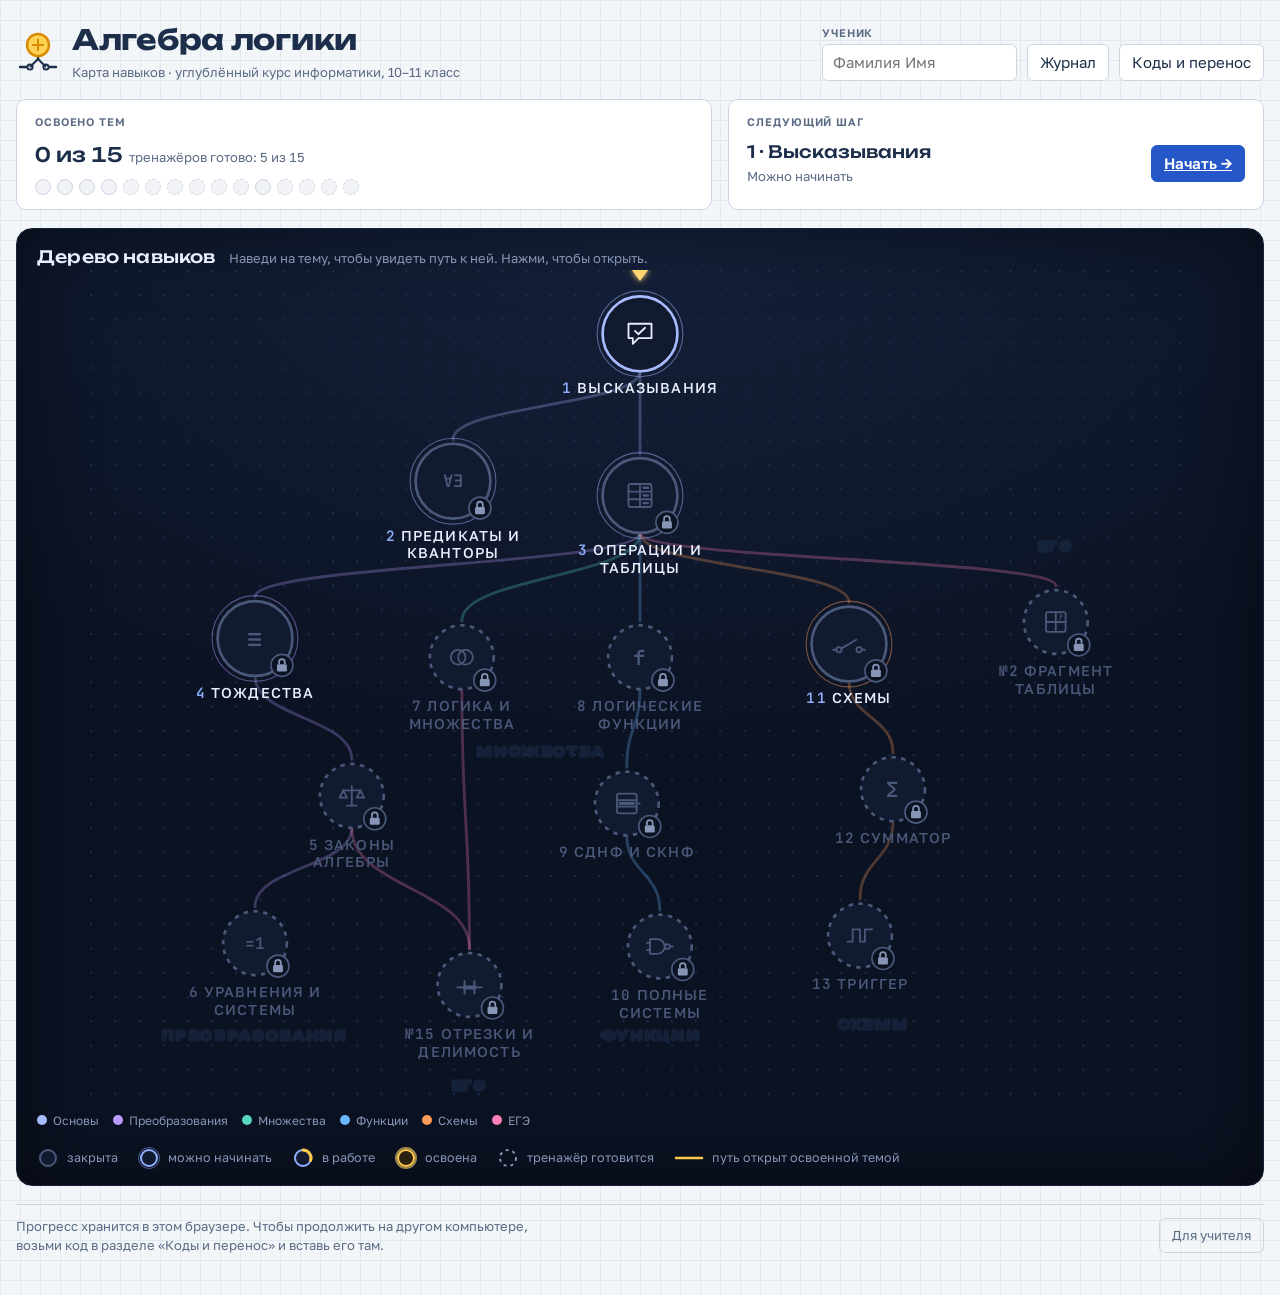
==== commit 1cad64eb: "Add files via upload" ====
--- a/index.html
+++ b/index.html
@@ -7,6 +7,7 @@
 <link rel="stylesheet" href="t1.css">
 <link rel="stylesheet" href="t2.css">
 <link rel="stylesheet" href="t3.css">
+<link rel="stylesheet" href="t4.css">
 <style>
 /* Layout: та же «тетрадь в клетку», что у тренажёров. Карта — монтажная плата:
    темы — лампы на карточках, связи — провода; ток (жёлтый) идёт дальше от освоенной темы.
@@ -202,6 +203,7 @@
 <div id="view-t1" class="v-t1" hidden></div>
 <div id="view-t2" class="v-t2" hidden></div>
 <div id="view-t3" class="v-t3" hidden></div>
+<div id="view-t4" class="v-t4" hidden></div>
 <div id="view-t11" class="v-t11" hidden></div>
 
 <!-- тема -->
@@ -267,6 +269,7 @@
 <script src="t1.js"></script>
 <script src="t2.js"></script>
 <script src="t3.js"></script>
+<script src="t4.js"></script>
 <script src="t11.js"></script>
 <script>
 (()=>{
--- a/t4.css
+++ b/t4.css
@@ -0,0 +1,28 @@
+/* Тренажёр 4 «Тождества» — на общих токенах al.css */
+.t4 .seg{display:flex;gap:4px;flex-wrap:wrap;background:var(--sheet);border:1px solid var(--rule);border-radius:10px;padding:4px;align-self:flex-start}
+.t4 .seg button{border:0;background:none;border-radius:7px;padding:8px 14px;cursor:pointer;font-weight:500;color:var(--ink-soft);display:inline-flex;gap:8px;align-items:center}
+.t4 .seg button[aria-selected=true]{background:var(--accent);color:var(--sheet)}
+.t4 .seg button[aria-selected=true] .pill{background:var(--sheet);color:var(--accent)}
+.t4 .pill.ok{background:var(--accent-soft);color:var(--accent)}
+.t4.exam .seg,.t4.exam .x4-pr{display:none}
+
+.t4 .exprs{display:flex;flex-direction:column;gap:6px;margin-bottom:12px}
+.t4 .ex{font-family:var(--f-mono);font-size:clamp(17px,2.6vw,22px);font-weight:600;overflow-wrap:anywhere}
+.t4 .ex .en{color:var(--live)}
+.t4 .qq{color:var(--ink-soft);font-size:14px;margin-top:2px}
+.t4 .steps-t{display:flex;gap:8px;align-items:center;font-size:13px;color:var(--ink-soft);margin-bottom:10px}
+.t4 .t4tt th.st{font-size:11.5px;font-weight:500;color:var(--ink-soft);border-left:1px dashed var(--rule);padding:4px 6px;white-space:nowrap;max-width:140px;overflow:hidden;text-overflow:ellipsis}
+.t4 .t4tt th.f{border-left:2px solid var(--ink);color:var(--live);min-width:52px}
+.t4 .t4tt td.fc{border-left:1px dashed var(--rule);padding:3px 6px}
+.t4 .t4tt td.fc.fin{border-left:2px solid var(--ink)}
+.t4 .t4tt .fbtn.draft{border-color:var(--rule);color:var(--ink-soft);background:transparent}
+.t4 .t4tt td.diff{background:var(--inv-soft)}
+.t4 .t4tt tr.cex td{background:var(--accent-soft)}
+.t4 .t4tt tr.pick td.n{padding:2px 4px}
+.t4 .rowpick{font:inherit;font-size:12px;font-weight:600;min-width:28px;border:1.5px solid var(--accent);color:var(--accent);background:var(--sheet);border-radius:99px;cursor:pointer;padding:1px 6px}
+.t4 tr.cex .rowpick{background:var(--accent);color:var(--sheet)}
+.t4 #x4VCard.locked .wait{color:var(--ink-soft);margin:0}
+.t4 .verdict{display:flex;flex-wrap:wrap;gap:8px}
+.t4 .vopt{white-space:normal;text-align:left;padding:10px 14px}
+.t4 .vopt.sel{background:var(--accent);border-color:var(--accent);color:var(--sheet)}
+.t4 .cexl{flex-basis:100%;margin:6px 0 0;font-size:14px;color:var(--accent)}
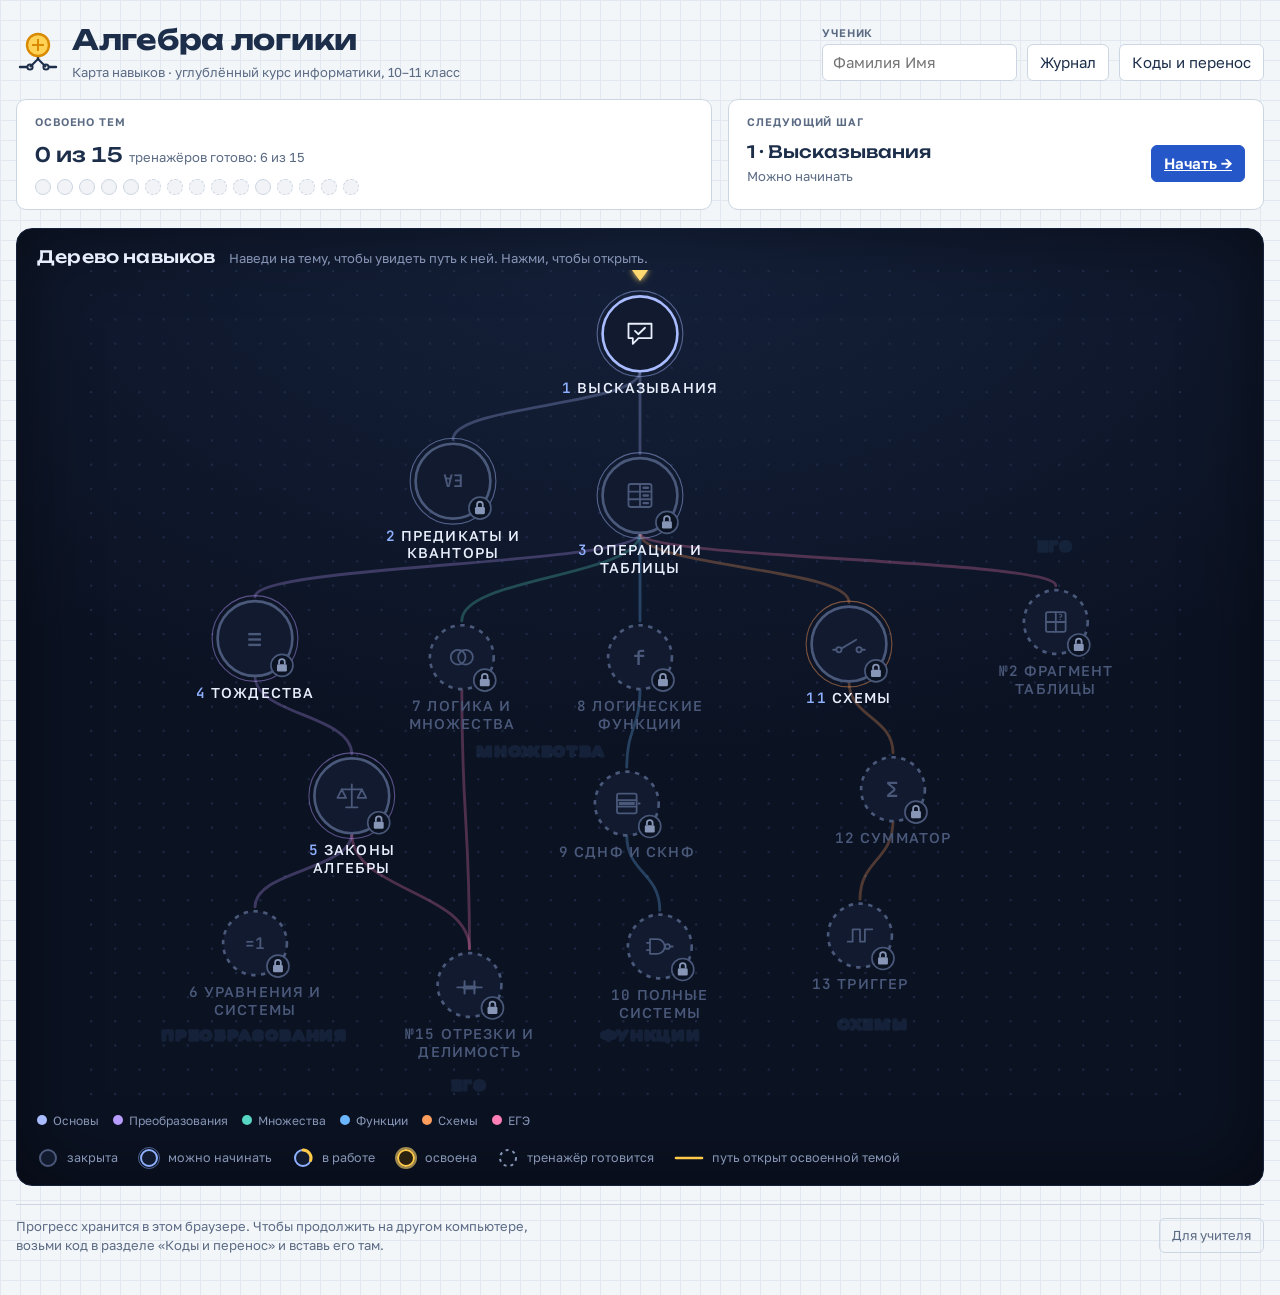
==== commit cacfe867: "Add files via upload" ====
--- a/index.html
+++ b/index.html
@@ -8,6 +8,7 @@
 <link rel="stylesheet" href="t2.css">
 <link rel="stylesheet" href="t3.css">
 <link rel="stylesheet" href="t4.css">
+<link rel="stylesheet" href="t5.css">
 <style>
 /* Layout: та же «тетрадь в клетку», что у тренажёров. Карта — монтажная плата:
    темы — лампы на карточках, связи — провода; ток (жёлтый) идёт дальше от освоенной темы.
@@ -204,6 +205,7 @@
 <div id="view-t2" class="v-t2" hidden></div>
 <div id="view-t3" class="v-t3" hidden></div>
 <div id="view-t4" class="v-t4" hidden></div>
+<div id="view-t5" class="v-t5" hidden></div>
 <div id="view-t11" class="v-t11" hidden></div>
 
 <!-- тема -->
@@ -270,6 +272,7 @@
 <script src="t2.js"></script>
 <script src="t3.js"></script>
 <script src="t4.js"></script>
+<script src="t5.js"></script>
 <script src="t11.js"></script>
 <script>
 (()=>{
--- a/t5.css
+++ b/t5.css
@@ -0,0 +1,41 @@
+/* Тренажёр 5 «Законы алгебры логики» — на общих токенах al.css */
+.t5 .seg{display:flex;gap:4px;flex-wrap:wrap;background:var(--sheet);border:1px solid var(--rule);border-radius:10px;padding:4px;align-self:flex-start}
+.t5 .seg button{border:0;background:none;border-radius:7px;padding:8px 14px;cursor:pointer;font-weight:500;color:var(--ink-soft);display:inline-flex;gap:8px;align-items:center}
+.t5 .seg button[aria-selected=true]{background:var(--accent);color:var(--sheet)}
+.t5 .seg button[aria-selected=true] .pill{background:var(--sheet);color:var(--accent)}
+.t5 .pill.ok{background:var(--accent-soft);color:var(--accent)}
+.t5.exam .seg,.t5.exam .x5-sp,.t5.mode-rc .x5-sp{display:none}
+
+.t5 .t5-wrap{display:grid;grid-template-columns:minmax(0,1.7fr) minmax(0,1fr);gap:16px;align-items:start}
+@media (max-width:960px){.t5 .t5-wrap{grid-template-columns:minmax(0,1fr)}}
+.t5 .t5-main{display:flex;flex-direction:column;gap:16px;min-width:0}
+.t5 .rc-step{display:grid;grid-template-columns:minmax(0,1fr) auto minmax(0,1fr);gap:10px;align-items:center;margin-bottom:16px}
+@media (max-width:620px){.t5 .rc-step{grid-template-columns:minmax(0,1fr)}.t5 .rc-arr{justify-self:start}}
+.t5 .rc-e{font-family:var(--f-mono);font-size:clamp(16px,2.4vw,20px);font-weight:600;padding:14px 16px;border-radius:10px;background:var(--accent-soft);border:1px solid var(--rule);overflow-wrap:anywhere}
+.t5 .rc-arr{font-family:var(--f-mono);font-size:24px;font-weight:700;color:var(--live)}
+.t5 .rc-opts{display:grid;grid-template-columns:repeat(2,minmax(0,1fr));gap:8px}
+@media (max-width:620px){.t5 .rc-opts{grid-template-columns:minmax(0,1fr)}}
+.t5 .ropt{justify-content:flex-start;align-items:flex-start;text-align:left;white-space:normal;padding:10px 12px;gap:10px}
+.t5 .ropt span:last-child{display:flex;flex-direction:column;gap:2px}
+.t5 .ropt small{font-family:var(--f-mono);font-size:12px;color:var(--ink-soft)}
+.t5 .ropt .k{font-family:var(--f-mono);font-size:12px;border:1px solid var(--rule);border-bottom-width:2px;border-radius:4px;padding:0 5px;color:var(--ink-soft)}
+.t5 .ropt.ok{border-color:var(--ok);background:var(--ok-soft);opacity:1}
+.t5 .ropt.bad{border-color:var(--bad);background:var(--bad-soft);opacity:1}
+
+.t5 .chain{list-style:none;margin:0 0 14px;padding:0;display:flex;flex-direction:column;gap:6px;counter-reset:st}
+.t5 .chain li{display:grid;grid-template-columns:minmax(0,1fr) auto auto;gap:4px 14px;align-items:baseline;padding:8px 12px;border-radius:8px;border:1px solid var(--rule);background:var(--sheet)}
+.t5 .chain li.first{background:var(--accent-soft)}
+.t5 .chain li:last-child:not(.first){border-color:var(--live)}
+@media (max-width:620px){.t5 .chain li{grid-template-columns:minmax(0,1fr) auto}.t5 .chain .cl{grid-column:1/-1;grid-row:2}}
+.t5 .chain .ce{font-family:var(--f-mono);font-size:17px;font-weight:600;overflow-wrap:anywhere}
+.t5 .chain .cl{font-size:12.5px;color:var(--accent);font-weight:600}
+.t5 .chain .cl.muted{color:var(--ink-soft);font-weight:400}
+.t5 .chain .cs{font-size:12px;color:var(--ink-soft);font-variant-numeric:tabular-nums;white-space:nowrap}
+.t5 .next-step .exprline input{flex:1;font-family:var(--f-mono);font-size:18px;padding:9px 12px;border-radius:8px;background:var(--sheet);border:1.5px solid var(--rule);min-width:0}
+.t5 .next-step .exprline input:focus{border-color:var(--accent);outline:none}
+.t5 .lawpick{display:flex;flex-wrap:wrap;gap:6px 12px;align-items:center;margin-top:12px}
+.t5 .lawpick select{min-width:min(320px,100%)}
+.t5 .lawlist{margin:0;display:flex;flex-direction:column;gap:9px}
+.t5 .lawlist div{border-bottom:1px solid var(--rule);padding-bottom:8px}
+.t5 .lawlist dt{font-weight:600;font-size:14px}
+.t5 .lawlist dd{margin:2px 0 0;font-family:var(--f-mono);font-size:12.5px;color:var(--ink-soft);overflow-wrap:anywhere}
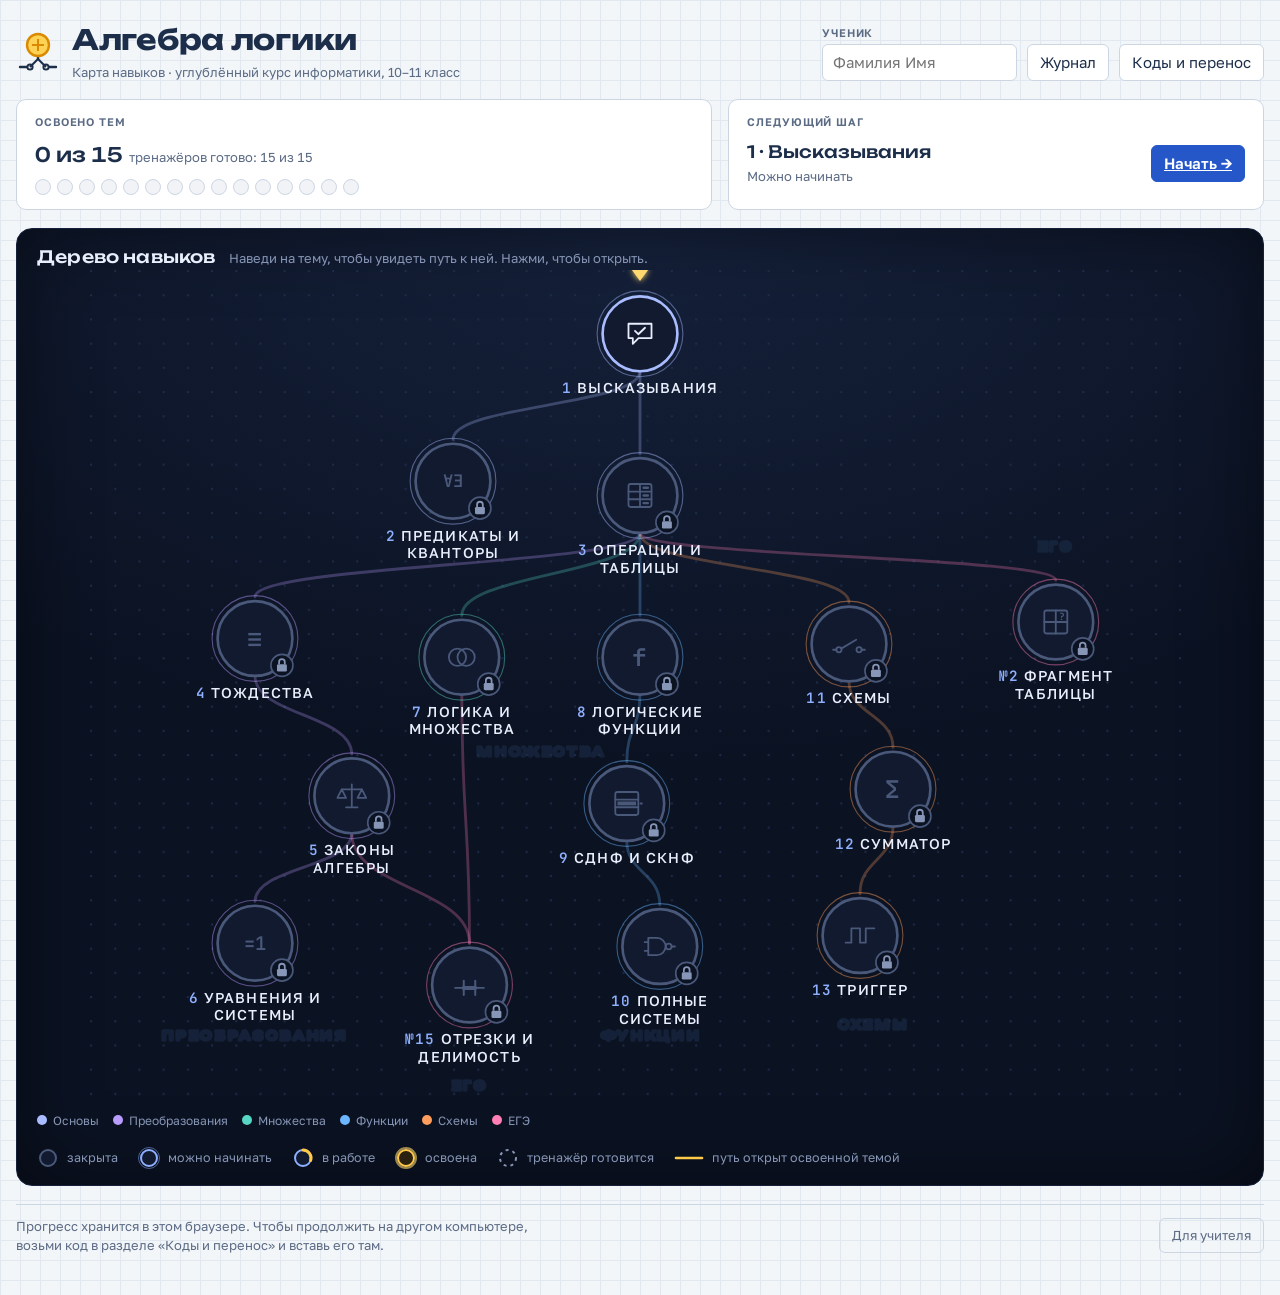
==== commit 5366996c: "Add files via upload" ====
--- a/index.html
+++ b/index.html
@@ -9,6 +9,15 @@
 <link rel="stylesheet" href="t3.css">
 <link rel="stylesheet" href="t4.css">
 <link rel="stylesheet" href="t5.css">
+<link rel="stylesheet" href="t6.css">
+<link rel="stylesheet" href="t7.css">
+<link rel="stylesheet" href="t8.css">
+<link rel="stylesheet" href="t9.css">
+<link rel="stylesheet" href="t10.css">
+<link rel="stylesheet" href="t12.css">
+<link rel="stylesheet" href="t13.css">
+<link rel="stylesheet" href="t15.css">
+<link rel="stylesheet" href="t20.css">
 <style>
 /* Layout: та же «тетрадь в клетку», что у тренажёров. Карта — монтажная плата:
    темы — лампы на карточках, связи — провода; ток (жёлтый) идёт дальше от освоенной темы.
@@ -206,7 +215,16 @@
 <div id="view-t3" class="v-t3" hidden></div>
 <div id="view-t4" class="v-t4" hidden></div>
 <div id="view-t5" class="v-t5" hidden></div>
+<div id="view-t6" class="v-t6" hidden></div>
+<div id="view-t7" class="v-t7" hidden></div>
+<div id="view-t8" class="v-t8" hidden></div>
+<div id="view-t9" class="v-t9" hidden></div>
+<div id="view-t10" class="v-t10" hidden></div>
 <div id="view-t11" class="v-t11" hidden></div>
+<div id="view-t12" class="v-t12" hidden></div>
+<div id="view-t13" class="v-t13" hidden></div>
+<div id="view-t15" class="v-t15" hidden></div>
+<div id="view-t20" class="v-t20" hidden></div>
 
 <!-- тема -->
 <div class="overlay" id="hNode" hidden>
@@ -273,7 +291,16 @@
 <script src="t3.js"></script>
 <script src="t4.js"></script>
 <script src="t5.js"></script>
+<script src="t6.js"></script>
+<script src="t7.js"></script>
+<script src="t8.js"></script>
+<script src="t9.js"></script>
+<script src="t10.js"></script>
 <script src="t11.js"></script>
+<script src="t12.js"></script>
+<script src="t13.js"></script>
+<script src="t15.js"></script>
+<script src="t20.js"></script>
 <script>
 (()=>{
 const $=s=>document.querySelector(s);
--- a/t6.css
+++ b/t6.css
@@ -0,0 +1,52 @@
+/* Тренажёр 6 «Уравнения и системы» — на общих токенах al.css */
+.t6 .seg{display:flex;gap:4px;flex-wrap:wrap;background:var(--sheet);border:1px solid var(--rule);border-radius:10px;padding:4px;align-self:flex-start}
+.t6 .seg button{border:0;background:none;border-radius:7px;padding:8px 14px;cursor:pointer;font-weight:500;color:var(--ink-soft);display:inline-flex;gap:8px;align-items:center}
+.t6 .seg button[aria-selected=true]{background:var(--accent);color:var(--sheet)}
+.t6 .seg button[aria-selected=true] .pill{background:var(--sheet);color:var(--accent)}
+.t6 .pill.ok{background:var(--accent-soft);color:var(--accent)}
+.t6.exam .seg,.t6.exam .x6-pr,.t6.mode-ch .x6-sy{display:none}
+.t6 .t6-col{display:flex;flex-direction:column;gap:16px}
+.t6 .t6-grid{display:grid;grid-template-columns:minmax(0,1fr) minmax(0,1fr);gap:16px;align-items:start}
+@media (max-width:900px){.t6 .t6-grid{grid-template-columns:minmax(0,1fr)}}
+
+.t6 .eqs{list-style:none;margin:0;padding:0;display:flex;flex-direction:column;gap:8px;counter-reset:eq}
+.t6 .eqs li{counter-increment:eq;display:flex;flex-wrap:wrap;gap:4px 12px;align-items:baseline;padding:10px 12px 10px 40px;border-radius:8px;border:1px solid var(--rule);position:relative}
+.t6 .eqs li::before{content:counter(eq);position:absolute;left:12px;top:10px;font-family:var(--f-mono);font-weight:700;color:var(--ink-soft)}
+.t6 .eqs li.cur{border-color:var(--accent);background:var(--accent-soft)} .t6 .eqs li.cur::before{color:var(--accent)}
+.t6 .eqs li.done{opacity:.7} .t6 .eqs li.done::before{content:"✓";color:var(--ok)}
+.t6 .eqt{font-family:var(--f-mono);font-size:clamp(16px,2.2vw,19px);font-weight:600;overflow-wrap:anywhere}
+.t6 .eqs-s{font-size:12px;color:var(--ink-soft)}
+.t6 .countbox{margin-top:16px;padding-top:14px;border-top:1px dashed var(--rule);display:flex;flex-direction:column;gap:8px}
+.t6 .countbox label{font-weight:600}
+.t6 .countbox input,.t6 .total input{width:6em;font-family:var(--f-mono);font-size:17px;padding:7px 10px;border:1.5px solid var(--rule);border-radius:7px;background:var(--sheet)}
+
+.t6 .t6tt tbody tr[tabindex]{cursor:pointer}
+.t6 .t6tt tbody tr[tabindex]:hover td{background:var(--accent-soft)}
+.t6 .t6tt tbody tr:focus-visible td{outline:2px solid var(--accent);outline-offset:-2px}
+.t6 .t6tt th.st,.t6 .t6tt td.st{min-width:90px;text-align:left;padding-left:10px;border-left:1px solid var(--rule)}
+.t6 .t6tt tr.gone td{color:var(--ink-soft);text-decoration:line-through;background:color-mix(in srgb,var(--rule) 25%,transparent)}
+.t6 .t6tt tr.gone td.st{text-decoration:none}
+.t6 .t6tt tr.sel td{background:var(--bad-soft);text-decoration:line-through;text-decoration-color:var(--bad)}
+.t6 .t6tt tr.sel td.st{text-decoration:none}
+.t6 .t6tt tr.bad td{outline:2px solid var(--bad);outline-offset:-2px}
+.t6 .t6tt tr.miss td{box-shadow:inset 0 0 0 2px var(--live)}
+
+.t6 .chain-sys{display:flex;flex-wrap:wrap;gap:8px 18px;align-items:baseline}
+.t6 .chain-sys .ce{font-family:var(--f-mono);font-size:clamp(16px,2.2vw,19px);font-weight:600}
+.t6 .chain-sys .dots{font-family:var(--f-mono);font-size:20px;color:var(--ink-soft)}
+.t6 table.trt{border-collapse:separate;border-spacing:6px;font-family:var(--f-mono)}
+.t6 .trt th{font-size:14px;color:var(--ink-soft);padding:2px 6px}
+.t6 .trb{min-width:84px;height:40px;border-radius:8px;border:1.5px dashed var(--rule);background:var(--sheet);cursor:pointer;font-family:var(--f-body);font-weight:600;color:var(--ink-soft)}
+.t6 .trb.yes{border-style:solid;border-color:var(--ok);background:var(--ok-soft);color:var(--ok)}
+.t6 .trb.no{border-style:solid;border-color:var(--bad);background:var(--bad-soft);color:var(--bad)}
+.t6 .trb:disabled{cursor:default}
+.t6 .trf{margin:10px 0 0;font-size:14px;color:var(--ink-soft)}
+.t6 .trf b{font-family:var(--f-mono);color:var(--ink)}
+.t6 #x6DpCard.locked .wait{color:var(--ink-soft);font-family:var(--f-body);text-align:left;border:0}
+.t6 table.dp{border-collapse:separate;border-spacing:4px;font-family:var(--f-mono)}
+.t6 .dp th{font-size:14px;color:var(--ink-soft);padding:2px 4px;white-space:nowrap}
+.t6 .dpi{width:3.6em;font-family:var(--f-mono);font-size:16px;font-weight:600;text-align:center;padding:7px 2px;border:1.5px solid var(--rule);border-radius:7px;background:var(--sheet);font-variant-numeric:tabular-nums}
+.t6 .dpi:focus{border-color:var(--accent);outline:none}
+.t6 .dpi.bad{border-color:var(--bad);background:var(--bad-soft)}
+.t6 .total{margin-top:12px;gap:10px}
+.t6 .total label{font-weight:600}
--- a/t7.css
+++ b/t7.css
@@ -0,0 +1,41 @@
+/* Тренажёр 7 «Логика и множества» — на общих токенах al.css */
+.t7 .seg{display:flex;gap:4px;flex-wrap:wrap;background:var(--sheet);border:1px solid var(--rule);border-radius:10px;padding:4px;align-self:flex-start}
+.t7 .seg button{border:0;background:none;border-radius:7px;padding:8px 14px;cursor:pointer;font-weight:500;color:var(--ink-soft);display:inline-flex;gap:8px;align-items:center}
+.t7 .seg button[aria-selected=true]{background:var(--accent);color:var(--sheet)}
+.t7 .seg button[aria-selected=true] .pill{background:var(--sheet);color:var(--accent)}
+.t7 .pill.ok{background:var(--accent-soft);color:var(--accent)}
+.t7.exam .seg,.t7.exam .x7-pr,.t7.mode-qu .x7-lv{display:none}
+.t7 .t7-grid{display:grid;grid-template-columns:minmax(0,1.35fr) minmax(0,1fr);gap:16px;align-items:start}
+@media (max-width:900px){.t7 .t7-grid{grid-template-columns:minmax(0,1fr)}}
+
+.t7 .task-e{font-family:var(--f-mono);font-size:clamp(18px,2.6vw,22px);font-weight:600;margin-bottom:10px}
+.t7 .task-e .en{color:var(--live)}
+.t7 .venn-wrap{max-width:460px}
+.t7 svg.venn{display:block;width:100%;height:auto;touch-action:manipulation}
+.t7 svg.venn.click{cursor:pointer}
+.t7 .venn .vu{fill:none;stroke:var(--ink);stroke-width:2}
+.t7 .venn .vc{fill:none;stroke:var(--ink);stroke-width:2.2}
+.t7 .venn .vr{transition:fill .12s}
+.t7 .venn .vr.bad{stroke:var(--bad);stroke-width:5}
+.t7 .venn .vhl rect{fill:var(--accent);fill-opacity:.18;pointer-events:none}
+.t7 .venn .vl{font-family:var(--f-mono);font-weight:700;font-size:18px;fill:var(--accent);text-anchor:middle}
+.t7 .venn .vU{font-family:var(--f-mono);font-size:13px;fill:var(--ink-soft);text-anchor:end}
+.t7 .venn .vn{font-family:var(--f-mono);font-weight:700;font-size:16px;fill:var(--ink);text-anchor:middle}
+.t7 .vhover{font-size:13px;color:var(--ink-soft);margin:6px 0 10px;min-height:1.3em;font-family:var(--f-mono)}
+.t7 #x7WrBox .exprline input{flex:1;font-family:var(--f-mono);font-size:18px;padding:9px 12px;border-radius:8px;background:var(--sheet);border:1.5px solid var(--rule);min-width:0}
+.t7 #x7WrBox .exprline input:focus{border-color:var(--accent);outline:none}
+.t7 .t7tt td.rn{font-size:12.5px;color:var(--ink-soft);padding:0 10px;white-space:nowrap;border-left:1px solid var(--rule)}
+.t7 .t7tt th.f{border-left:2px solid var(--ink)}
+.t7 .t7tt td.fc{border-left:2px solid var(--ink);padding:3px 6px}
+.t7 .t7tt .fbtn.on{background:var(--glow);border-color:var(--live);color:#3a2a00}
+.t7 .t7tt .fbtn:disabled{cursor:default}
+
+.t7 .qtab{border-collapse:collapse;width:100%;max-width:520px;margin-bottom:14px}
+.t7 .qtab th{text-align:left;font-size:11px;text-transform:uppercase;letter-spacing:.08em;color:var(--ink-soft);padding:6px 10px;border-bottom:2px solid var(--ink)}
+.t7 .qtab td{padding:9px 10px;border-bottom:1px solid var(--rule);font-variant-numeric:tabular-nums}
+.t7 .qtab .qq{font-family:var(--f-mono);font-weight:600}
+.t7 .qtab .qv{font-family:var(--f-mono);text-align:right}
+.t7 .qtab tr.ask td{background:var(--accent-soft)} .t7 .qtab tr.ask .qv{color:var(--accent);font-weight:700}
+.t7 .qans{gap:10px;align-items:center}
+.t7 .qans label{font-weight:600}
+.t7 .qans input{width:8em;font-family:var(--f-mono);font-size:17px;padding:7px 10px;border:1.5px solid var(--rule);border-radius:7px;background:var(--sheet)}
--- a/t8.css
+++ b/t8.css
@@ -0,0 +1,41 @@
+/* Тренажёр 8 «Логические функции» — на общих токенах al.css */
+.t8 .seg{display:flex;gap:4px;flex-wrap:wrap;background:var(--sheet);border:1px solid var(--rule);border-radius:10px;padding:4px;align-self:flex-start}
+.t8 .seg button{border:0;background:none;border-radius:7px;padding:8px 14px;cursor:pointer;font-weight:500;color:var(--ink-soft);display:inline-flex;gap:8px;align-items:center}
+.t8 .seg button[aria-selected=true]{background:var(--accent);color:var(--sheet)}
+.t8 .seg button[aria-selected=true] .pill{background:var(--sheet);color:var(--accent)}
+.t8 .pill.ok{background:var(--accent-soft);color:var(--accent)}
+.t8.exam .seg{display:none}
+.t8 .t8-grid{display:grid;grid-template-columns:minmax(0,1.4fr) minmax(0,1fr);gap:16px;align-items:start}
+@media (max-width:900px){.t8 .t8-grid{grid-template-columns:minmax(0,1fr)}}
+.t8 .cq,.t8 .dq{font-family:var(--f-display);font-weight:500;font-size:clamp(17px,2.4vw,21px);line-height:1.35;margin:0 0 14px;text-wrap:balance;max-width:52ch}
+.t8 .dq b{color:var(--accent)}
+.t8 .cans{gap:10px}
+.t8 .cans input{width:10em;font-family:var(--f-mono);font-size:18px;padding:8px 10px;border:1.5px solid var(--rule);border-radius:7px;background:var(--sheet)}
+.t8 .pw{border-collapse:collapse;font-family:var(--f-mono);font-size:14px;width:100%;margin-top:6px;font-variant-numeric:tabular-nums}
+.t8 .pw th{font-family:var(--f-body);font-size:11px;text-transform:uppercase;letter-spacing:.06em;color:var(--ink-soft);text-align:right;padding:5px 6px;border-bottom:2px solid var(--ink)}
+.t8 .pw td{text-align:right;padding:5px 6px;border-bottom:1px solid var(--rule)}
+.t8 .pw th:first-child,.t8 .pw td:first-child{text-align:center}
+
+.t8 .co-task{margin-bottom:12px}
+.t8 .target{display:inline-flex;gap:14px;align-items:center;padding:10px 14px;border-radius:10px;background:var(--accent-soft);border:1px solid var(--rule)}
+.t8 .target.name b{font-family:var(--f-display);font-weight:500;font-size:20px}
+.t8 .colv{display:inline-flex;gap:3px;font-family:var(--f-mono)}
+.t8 .colv i{font-style:normal;display:flex;flex-direction:column;align-items:center;min-width:26px;padding:2px 3px;border-radius:5px;background:var(--sheet);border:1px solid var(--rule);font-weight:700;font-size:16px;line-height:1.1}
+.t8 .colv i small{font-size:9px;font-weight:400;color:var(--ink-soft)}
+.t8 .cards{display:grid;grid-template-columns:repeat(4,minmax(0,1fr));gap:8px;margin-top:16px}
+@media (max-width:520px){.t8 .cards{grid-template-columns:repeat(2,minmax(0,1fr))}}
+.t8 .fcard{display:flex;flex-direction:column;gap:6px;align-items:flex-start;text-align:left;padding:10px;border-radius:10px;border:1.5px dashed var(--rule);background:transparent;color:var(--ink);cursor:default;min-width:0}
+.t8 .fcard .fn{font-weight:600;font-size:13px;color:var(--ink-soft)}
+.t8 .fcard .ff{font-family:var(--f-mono);font-size:12px;color:var(--accent)}
+.t8 .fcard.open{border-style:solid;border-color:var(--live);background:color-mix(in srgb,var(--glow) 16%,var(--sheet))}
+.t8 .fcard.open .fn{color:var(--ink)}
+.t8 .fcard.cur{outline:2.5px solid var(--accent);outline-offset:2px}
+.t8 .cards.pickable .fcard{cursor:pointer}
+.t8 .cards.pickable .fcard:hover{border-color:var(--accent);transform:translateY(-1px)}
+.t8 .fcard.ok{border-color:var(--ok);border-style:solid;background:var(--ok-soft)}
+.t8 .fcard.bad{border-color:var(--bad);border-style:solid;background:var(--bad-soft)}
+.t8 #x8CoInput .exprline input{flex:1;font-family:var(--f-mono);font-size:18px;padding:9px 12px;border-radius:8px;background:var(--sheet);border:1.5px solid var(--rule);min-width:0}
+.t8 #x8CoInput .exprline input:focus{border-color:var(--accent);outline:none}
+.t8 .t8tt th.num,.t8 .t8tt td.num{color:var(--ink-soft);font-size:12px;border-left:1px solid var(--rule)}
+.t8 .t8tt th.f{border-left:2px solid var(--ink)}
+.t8 .t8tt td.fc{border-left:2px solid var(--ink);padding:3px 6px}
--- a/t9.css
+++ b/t9.css
@@ -0,0 +1,36 @@
+/* Тренажёр 9 «СДНФ и СКНФ» — на общих токенах al.css */
+.t9 .seg{display:flex;gap:4px;flex-wrap:wrap;background:var(--sheet);border:1px solid var(--rule);border-radius:10px;padding:4px;align-self:flex-start}
+.t9 .seg button{border:0;background:none;border-radius:7px;padding:8px 14px;cursor:pointer;font-weight:500;color:var(--ink-soft);display:inline-flex;gap:8px;align-items:center}
+.t9 .seg button[aria-selected=true]{background:var(--accent);color:var(--sheet)}
+.t9 .seg button[aria-selected=true] .pill{background:var(--sheet);color:var(--accent)}
+.t9 .pill.ok{background:var(--accent-soft);color:var(--accent)}
+.t9.exam .seg,.t9.exam .x9-pr{display:none}
+.t9 .t9-grid{display:grid;grid-template-columns:minmax(0,1.3fr) minmax(0,1fr);gap:16px;align-items:start}
+@media (max-width:900px){.t9 .t9-grid{grid-template-columns:minmax(0,1fr)}}
+.t9 .rule .body p{margin:0 0 10px;max-width:60ch}
+.t9 .rule .ex{font-family:var(--f-mono);background:var(--accent-soft);padding:8px 10px;border-radius:8px}
+.t9 .revf{font-family:var(--f-mono);font-size:clamp(15px,2.2vw,19px);font-weight:600;margin-bottom:12px;overflow-wrap:anywhere;line-height:1.5}
+.t9 .revf .en{color:var(--live)}
+.t9 .t9tt td.fv{border-left:2px solid var(--ink);font-weight:700;color:var(--live)}
+.t9 .t9tt th.f{border-left:2px solid var(--ink)}
+.t9 .t9tt td.fc{border-left:2px solid var(--ink);padding:3px 6px}
+.t9 .t9tt th.pk{font-size:11px;font-family:var(--f-body);font-weight:500;color:var(--ink-soft);padding:4px 8px;border-left:1px solid var(--rule)}
+.t9 .t9tt td.pk{border-left:1px solid var(--rule)}
+.t9 .pkb{width:36px;height:28px;border-radius:6px;border:1.5px dashed var(--rule);background:var(--sheet);cursor:pointer;font-weight:700;color:var(--sheet)}
+.t9 .pkb.on{border-style:solid;border-color:var(--live);background:var(--glow);color:#3a2a00}
+.t9 .pkb:disabled{cursor:default}
+.t9 .t9tt tr.sel td{background:color-mix(in srgb,var(--glow) 22%,transparent)}
+.t9 .t9tt tr.bad td{outline:2px solid var(--bad);outline-offset:-2px}
+.t9 .t9tt tr.miss td{box-shadow:inset 0 0 0 2px var(--live)}
+.t9 #x9Card2.locked .wait{color:var(--ink-soft);margin:0}
+.t9 .terms{display:flex;flex-wrap:wrap;gap:10px;align-items:center}
+.t9 .term{display:flex;flex-direction:column;gap:4px;padding:8px 10px;border:1px solid var(--rule);border-radius:10px;background:var(--sheet)}
+.t9 .trow{font-size:11.5px;color:var(--ink-soft);font-family:var(--f-mono)}
+.t9 .tbody{font-family:var(--f-mono);font-size:19px;font-weight:600;display:flex;align-items:center;gap:3px}
+.t9 .tbody .op{color:var(--ink-soft);margin:0 2px}
+.t9 .join{font-family:var(--f-mono);font-size:22px;font-weight:700;color:var(--live)}
+.t9 .lit{font:inherit;min-width:2.1em;padding:2px 6px;border-radius:7px;border:1.5px solid var(--accent);background:var(--accent-soft);color:var(--accent);cursor:pointer}
+.t9 .lit.unset{border-style:dashed;color:var(--ink-soft);background:transparent;border-color:var(--rule)}
+.t9 .lit.bad{border-color:var(--bad);background:var(--bad-soft);color:var(--bad)}
+.t9 .lit.ok{border-color:var(--ok);background:var(--ok-soft);color:var(--ok)}
+.t9 .lit:disabled{cursor:default}
--- a/t10.css
+++ b/t10.css
@@ -0,0 +1,37 @@
+/* Тренажёр 10 «Полные системы» — на общих токенах al.css */
+.t10 .seg{display:flex;gap:4px;flex-wrap:wrap;background:var(--sheet);border:1px solid var(--rule);border-radius:10px;padding:4px;align-self:flex-start}
+.t10 .seg button{border:0;background:none;border-radius:7px;padding:8px 14px;cursor:pointer;font-weight:500;color:var(--ink-soft);display:inline-flex;gap:8px;align-items:center}
+.t10 .seg button[aria-selected=true]{background:var(--accent);color:var(--sheet)}
+.t10 .seg button[aria-selected=true] .pill{background:var(--sheet);color:var(--accent)}
+.t10 .pill.ok{background:var(--accent-soft);color:var(--accent)}
+.t10.exam .seg{display:none}
+.t10 .t10-grid{display:grid;grid-template-columns:minmax(0,1.5fr) minmax(0,1fr);gap:16px;align-items:start}
+@media (max-width:900px){.t10 .t10-grid{grid-template-columns:minmax(0,1fr)}}
+.t10 aside .body p{margin:0 0 10px;max-width:60ch}
+.t10 .basis,.t10 .goal{display:flex;flex-wrap:wrap;gap:4px 12px;align-items:baseline;margin-bottom:10px}
+.t10 .basis b{font-family:var(--f-display);font-weight:500;font-size:19px;color:var(--accent)}
+.t10 .basis .bd{font-size:13px;color:var(--ink-soft)}
+.t10 .goal b{font-family:var(--f-mono);font-size:22px;font-weight:700;color:var(--live)}
+.t10 .exprline input{flex:1;font-family:var(--f-mono);font-size:18px;padding:9px 12px;border-radius:8px;background:var(--sheet);border:1.5px solid var(--rule);min-width:0}
+.t10 .exprline input:focus{border-color:var(--accent);outline:none}
+.t10 .help code{font-family:var(--f-mono);background:var(--lamp-off);border-radius:3px;padding:0 4px}
+.t10 .sys{display:flex;flex-wrap:wrap;gap:8px;align-items:center;font-family:var(--f-mono);font-size:26px;margin-bottom:14px}
+.t10 .sys .lbl{font-family:var(--f-body);font-size:11px;margin-right:6px}
+.t10 .fnc{display:inline-flex;flex-direction:column;align-items:center;padding:6px 12px;border-radius:9px;border:1.5px solid var(--accent);background:var(--accent-soft);line-height:1.1}
+.t10 .fnc b{font-size:20px;color:var(--accent)} .t10 .fnc small{font-size:11px;color:var(--ink-soft);letter-spacing:.08em}
+.t10 .cm{color:var(--ink-soft)}
+.t10 .verdict{display:flex;gap:8px;flex-wrap:wrap}
+.t10 .vopt.sel{background:var(--accent);border-color:var(--accent);color:var(--sheet)}
+.t10 .why{display:flex;flex-wrap:wrap;gap:6px;align-items:center;margin-top:12px}
+.t10 .why .lbl{flex-basis:100%}
+.t10 .chipb{border:1.5px dashed var(--rule);background:var(--sheet);border-radius:99px;padding:6px 12px;cursor:pointer;font-size:13.5px;color:var(--ink)}
+.t10 .chipb.on{border-style:solid;border-color:var(--live);background:var(--glow);color:#3a2a00}
+.t10 table.post{border-collapse:collapse;margin-top:14px;font-size:13.5px}
+.t10 .post th{font-family:var(--f-mono);font-size:12px;color:var(--ink-soft);padding:5px 9px;border-bottom:2px solid var(--ink)}
+.t10 .post td{padding:5px 9px;border-bottom:1px solid var(--rule);text-align:center}
+.t10 .post td.fn{font-family:var(--f-mono);font-weight:700;text-align:left} .t10 .post td.m{font-family:var(--f-mono);color:var(--ink-soft)}
+.t10 .post td.in{color:var(--ok);font-weight:600} .t10 .post td.out{color:var(--ink-soft)}
+.t10 .post tr.sum td{border-top:2px solid var(--ink);font-weight:600}
+.t10 .post tr.sum td.in{background:var(--ok-soft)}
+.t10 .cls{margin:0;display:flex;flex-direction:column;gap:8px}
+.t10 .cls dt{font-weight:600;font-size:14px} .t10 .cls dd{margin:2px 0 0;font-size:13px;color:var(--ink-soft)}
--- a/t12.css
+++ b/t12.css
@@ -0,0 +1,55 @@
+/* Тренажёр 12 «Сумматор» — на общих токенах al.css */
+.t12 .seg{display:flex;gap:4px;flex-wrap:wrap;background:var(--sheet);border:1px solid var(--rule);border-radius:10px;padding:4px;align-self:flex-start}
+.t12 .seg button{border:0;background:none;border-radius:7px;padding:8px 14px;cursor:pointer;font-weight:500;color:var(--ink-soft);display:inline-flex;gap:8px;align-items:center}
+.t12 .seg button[aria-selected=true]{background:var(--accent);color:var(--sheet)}
+.t12 .seg button[aria-selected=true] .pill{background:var(--sheet);color:var(--accent)}
+.t12 .pill.ok{background:var(--accent-soft);color:var(--accent)}
+.t12.exam .seg{display:none}
+.t12 #x12Add,.t12 #x12Mul{display:flex;flex-direction:column;gap:16px}
+.t12 #x12Add[hidden],.t12 #x12Mul[hidden]{display:none}
+.t12 .t12-grid{display:grid;grid-template-columns:minmax(0,1fr) minmax(0,1fr);gap:16px;align-items:start}
+@media (max-width:900px){.t12 .t12-grid{grid-template-columns:minmax(0,1fr)}}
+.t12 .t12tt th.sum,.t12 .t12tt td.sum{color:var(--ink-soft);font-size:12px;border-left:1px solid var(--rule)}
+.t12 .t12tt th.f{border-left:2px solid var(--ink)}
+.t12 .t12tt td.fc{border-left:2px solid var(--ink);padding:3px 6px}
+.t12 #x12FCard.locked{opacity:.6}
+.t12 .exprline{margin-bottom:8px}
+.t12 .exprline input{flex:1;font-family:var(--f-mono);font-size:18px;padding:9px 12px;border-radius:8px;background:var(--sheet);border:1.5px solid var(--rule);min-width:0}
+.t12 .exprline input:focus{border-color:var(--accent);outline:none}
+
+.t12 svg.circ12{display:block;width:100%;min-width:520px;max-width:760px;height:auto}
+.t12 .circ12 .g{fill:var(--sheet);stroke:var(--ink);stroke-width:2.2}
+.t12 .circ12 .gl{font-family:var(--f-mono);font-weight:700;font-size:15px;fill:var(--ink);text-anchor:middle}
+.t12 .circ12 .gn{font-family:var(--f-body);font-size:11px;fill:var(--ink-soft);text-anchor:middle}
+.t12 .circ12 .gi{fill:var(--sheet);stroke:var(--ink);stroke-width:2}
+.t12 .circ12 .w{fill:none;stroke:var(--ink-soft);stroke-width:2.4;stroke-linejoin:round}
+.t12 .circ12 .w.on{stroke:var(--live);stroke-width:3.2;stroke-dasharray:6 5;animation:flow12 .7s linear infinite}
+@keyframes flow12{to{stroke-dashoffset:-11}}
+@media (prefers-reduced-motion:reduce){.t12 .circ12 .w.on{animation:none;stroke-dasharray:none}}
+.t12 .circ12 .jd{fill:var(--ink-soft)} .t12 .circ12 .jd.on{fill:var(--live)}
+.t12 .circ12 .inb{cursor:pointer}
+.t12 .circ12 .inb rect{fill:var(--sheet);stroke:var(--accent);stroke-width:2}
+.t12 .circ12 .inb text{font-family:var(--f-mono);font-weight:700;font-size:13px;fill:var(--accent);text-anchor:middle}
+.t12 .circ12 .inb.on rect{fill:var(--glow);stroke:var(--live)} .t12 .circ12 .inb.on text{fill:#3a2a00}
+.t12 .circ12 .inb:focus-visible rect{stroke-width:3.5}
+.t12 .circ12 .inb:focus{outline:none}
+.t12 .circ12 .outl circle{fill:var(--ink-soft)} .t12 .circ12 .outl text{font-family:var(--f-mono);font-weight:700;font-size:14px;fill:var(--ink-soft)}
+.t12 .circ12 .outl.on circle{fill:var(--live)} .t12 .circ12 .outl.on text{fill:var(--live)}
+.t12 .circ12 .bit{font-family:var(--f-mono);font-size:12px;font-weight:600;fill:var(--ink-soft);text-anchor:middle}
+.t12 .circ12 .bit.on{fill:var(--live)}
+
+.t12 table.colsum{border-collapse:separate;border-spacing:6px 4px;font-family:var(--f-mono);font-size:22px;font-variant-numeric:tabular-nums}
+.t12 .colsum th{font-family:var(--f-body);font-size:12px;color:var(--ink-soft);text-align:right;font-weight:500;padding-right:8px;white-space:nowrap}
+.t12 .colsum td{width:42px;text-align:center}
+.t12 .colsum td.d{font-weight:700}
+.t12 .colsum td.op{color:var(--ink-soft)}
+.t12 .colsum td.z{font-size:14px;color:var(--ink-soft)}
+.t12 .colsum tr.pl td{border-bottom:2px solid var(--ink)}
+.t12 .colsum tr.cr .ci{font-size:15px;height:30px;color:var(--live)}
+.t12 .colsum tr.idx td{font-size:11px;color:var(--ink-soft)}
+.t12 .colsum td.c4{color:var(--live)}
+.t12 .ci{width:40px;height:40px;text-align:center;font-family:var(--f-mono);font-size:20px;font-weight:700;border:1.5px solid var(--rule);border-radius:7px;background:var(--sheet)}
+.t12 .ci:focus{border-color:var(--accent);outline:none}
+.t12 .ci.bad{border-color:var(--bad);background:var(--bad-soft)} .t12 .ci.ok{border-color:var(--ok)}
+.t12 .ovf{display:flex;flex-wrap:wrap;gap:8px;align-items:center;margin-top:14px}
+.t12 .vo.sel{background:var(--accent);border-color:var(--accent);color:var(--sheet)}
--- a/t13.css
+++ b/t13.css
@@ -0,0 +1,50 @@
+/* Тренажёр 13 «Триггер» — на общих токенах al.css */
+.t13 .seg{display:flex;gap:4px;flex-wrap:wrap;background:var(--sheet);border:1px solid var(--rule);border-radius:10px;padding:4px;align-self:flex-start}
+.t13 .seg button{border:0;background:none;border-radius:7px;padding:8px 14px;cursor:pointer;font-weight:500;color:var(--ink-soft);display:inline-flex;gap:8px;align-items:center}
+.t13 .seg button[aria-selected=true]{background:var(--accent);color:var(--sheet)}
+.t13 .seg button[aria-selected=true] .pill{background:var(--sheet);color:var(--accent)}
+.t13 .pill.ok{background:var(--accent-soft);color:var(--accent)}
+.t13.exam .seg{display:none}
+.t13 .t13-grid{display:grid;grid-template-columns:minmax(0,1.5fr) minmax(0,1fr);gap:16px;align-items:start}
+@media (max-width:900px){.t13 .t13-grid{grid-template-columns:minmax(0,1fr)}}
+.t13 aside .body p{margin:0 0 10px;max-width:60ch}
+
+.t13 svg.circ13{display:block;width:100%;min-width:480px;max-width:700px;height:auto}
+.t13 .circ13 .g{fill:var(--sheet);stroke:var(--ink);stroke-width:2.2}
+.t13 .circ13 .gl{font-family:var(--f-mono);font-weight:700;font-size:16px;fill:var(--ink);text-anchor:middle}
+.t13 .circ13 .gn{font-family:var(--f-body);font-size:11px;fill:var(--ink-soft);text-anchor:middle}
+.t13 .circ13 .gi{fill:var(--sheet);stroke:var(--ink);stroke-width:2}
+.t13 .circ13 .w{fill:none;stroke:var(--ink-soft);stroke-width:2.4;stroke-linejoin:round}
+.t13 .circ13 .w.on{stroke:var(--live);stroke-width:3.2;stroke-dasharray:6 5;animation:flow13 .7s linear infinite}
+@keyframes flow13{to{stroke-dashoffset:-11}}
+@media (prefers-reduced-motion:reduce){.t13 .circ13 .w.on{animation:none;stroke-dasharray:none}}
+.t13 .circ13 .jd{fill:var(--ink-soft)} .t13 .circ13 .jd.on{fill:var(--live)}
+.t13 .circ13 .inb{cursor:pointer} .t13 .circ13 .inb:focus{outline:none}
+.t13 .circ13 .inb rect{fill:var(--sheet);stroke:var(--accent);stroke-width:2}
+.t13 .circ13 .inb text{font-family:var(--f-mono);font-weight:700;font-size:13px;fill:var(--accent);text-anchor:middle}
+.t13 .circ13 .inb.on rect{fill:var(--glow);stroke:var(--live)} .t13 .circ13 .inb.on text{fill:#3a2a00}
+.t13 .circ13 .inb:focus-visible rect{stroke-width:3.5}
+.t13 .circ13 .outl circle{fill:var(--ink-soft)} .t13 .circ13 .outl text{font-family:var(--f-mono);font-weight:700;font-size:15px;fill:var(--ink-soft)}
+.t13 .circ13 .outl.on circle{fill:var(--live)} .t13 .circ13 .outl.on text{fill:var(--live)}
+.t13 .state{margin:12px 0 6px;font-size:15px}
+.t13 .qb{font-family:var(--f-mono);font-size:18px;padding:0 8px;border-radius:6px;background:var(--lamp-off)}
+.t13 .qb.on{background:var(--glow);color:#3a2a00}
+.t13 .hist{display:flex;flex-wrap:wrap;gap:4px;align-items:center}
+.t13 .hist .lbl{margin-right:6px}
+.t13 .hs{display:inline-flex;flex-direction:column;align-items:center;min-width:26px;padding:2px 4px;border-radius:5px;border:1px solid var(--rule);font-family:var(--f-mono);font-size:11px;color:var(--ink-soft);line-height:1.15}
+.t13 .hs b{font-size:14px;color:var(--ink)} .t13 .hs.on{border-color:var(--live)} .t13 .hs.on b{color:var(--live)}
+.t13 .quest{margin:0 0 12px;padding-left:22px;display:flex;flex-direction:column;gap:10px}
+.t13 .quest li b{display:block} .t13 .quest li span{font-size:13.5px;color:var(--ink-soft)}
+.t13 .quest li.done{color:var(--ok)} .t13 .quest li.done b::after{content:" ✓"}
+.t13 .t13tt th.f{border-left:2px solid var(--ink)} .t13 .t13tt td.fc{border-left:2px solid var(--ink);padding:3px 6px}
+.t13 .t13tt th.act,.t13 .t13tt td.act{text-align:left;font-family:var(--f-body);font-size:12.5px;color:var(--ink-soft);padding:0 10px;min-width:190px;border-left:1px solid var(--rule)}
+.t13 table.dia{border-collapse:separate;border-spacing:3px;font-family:var(--f-mono)}
+.t13 .dia th{font-size:13px;color:var(--ink-soft);padding:2px 6px;font-weight:600}
+.t13 .dia .t0{border-right:2px dashed var(--rule);padding-right:6px}
+.t13 .pv{display:block;width:38px;height:30px;line-height:30px;text-align:center;border-radius:5px;background:var(--lamp-off);color:var(--ink-soft);font-weight:600}
+.t13 .pv.hi{background:var(--accent);color:var(--sheet)} .t13 .pv.hi.r{background:var(--inv)}
+.t13 .pv.q{background:var(--lamp-off)} .t13 .pv.q.hi{background:var(--glow);color:#3a2a00}
+.t13 .qc{width:38px;height:34px;border-radius:5px;border:1.5px dashed var(--rule);background:var(--sheet);cursor:pointer;font-family:var(--f-mono);font-size:15px;font-weight:700;color:var(--ink-soft)}
+.t13 .qc.hi{background:var(--glow);border-style:solid;border-color:var(--live);color:#3a2a00}
+.t13 .qc.bad{outline:2.5px solid var(--bad);outline-offset:1px} .t13 .qc.ok{border-color:var(--ok)}
+.t13 .qc:disabled{cursor:default}
--- a/t15.css
+++ b/t15.css
@@ -0,0 +1,40 @@
+/* Тренажёр ЕГЭ №15 — на общих токенах al.css */
+.t15 .seg{display:flex;gap:4px;flex-wrap:wrap;background:var(--sheet);border:1px solid var(--rule);border-radius:10px;padding:4px;align-self:flex-start}
+.t15 .seg button{border:0;background:none;border-radius:7px;padding:8px 14px;cursor:pointer;font-weight:500;color:var(--ink-soft);display:inline-flex;gap:8px;align-items:center}
+.t15 .seg button[aria-selected=true]{background:var(--accent);color:var(--sheet)}
+.t15 .seg button[aria-selected=true] .pill{background:var(--sheet);color:var(--accent)}
+.t15 .pill.ok{background:var(--accent-soft);color:var(--accent)}
+.t15.exam .seg,.t15.exam .x15-pr{display:none}
+.t15 .f15{font-family:var(--f-mono);font-size:clamp(16px,2.4vw,21px);font-weight:600;padding:14px 16px;border-left:4px solid var(--accent);background:var(--accent-soft);border-radius:0 10px 10px 0;overflow-wrap:anywhere}
+.t15 .q15{margin:12px 0 0;max-width:70ch}
+.t15 .hl-t{display:flex;gap:8px;align-items:center;font-size:13px;color:var(--ink-soft);margin-bottom:12px}
+
+.t15 svg.nl{display:block;width:100%;min-width:560px;height:auto;touch-action:none}
+.t15 .nl .ax{stroke:var(--ink);stroke-width:2}
+.t15 .nl .tk{stroke:var(--ink-soft);stroke-width:1.2}
+.t15 .nl .tl{font-family:var(--f-mono);font-size:11px;fill:var(--ink-soft);text-anchor:middle}
+.t15 .nl .sb{stroke-width:6;stroke-linecap:round}
+.t15 .nl .sb.p{stroke:var(--accent)} .t15 .nl .sb.q{stroke:var(--inv)} .t15 .nl .sb.a{stroke:var(--live);stroke-width:8}
+.t15 .nl .se{fill:var(--sheet);stroke-width:2} .t15 .nl .se.p{stroke:var(--accent)} .t15 .nl .se.q{stroke:var(--inv)}
+.t15 .nl .sl{font-family:var(--f-mono);font-weight:700;font-size:13px;text-anchor:end}
+.t15 .nl .sl.p{fill:var(--accent)} .t15 .nl .sl.q{fill:var(--inv)} .t15 .nl .sl.a{fill:var(--live)}
+.t15 .nl .hd{fill:var(--glow);stroke:var(--live);stroke-width:2.5;cursor:ew-resize}
+.t15 .nl .hd:focus-visible{stroke:var(--accent);stroke-width:3.5;outline:none}
+.t15 .nl .bad{fill:var(--bad);opacity:.55}
+.t15 .actrl{display:flex;flex-wrap:wrap;gap:6px 10px;align-items:center;margin-top:12px;font-family:var(--f-mono)}
+.t15 .actrl input{width:5em;font-family:var(--f-mono);font-size:16px;padding:6px 8px;border:1.5px solid var(--rule);border-radius:7px;background:var(--sheet)}
+.t15 .vstat{margin:10px 0 0;font-size:14px;min-height:1.4em}
+.t15 .vstat .no{color:var(--bad)} .t15 .vstat .yes{color:var(--ok);font-weight:600}
+
+.t15 .grid15{display:grid;grid-template-columns:repeat(12,minmax(0,1fr));gap:4px;max-width:720px}
+.t15 .grid15.b8{grid-template-columns:repeat(8,minmax(0,1fr));max-width:560px}
+@media (max-width:560px){.t15 .grid15{grid-template-columns:repeat(8,minmax(0,1fr))}}
+.t15 .gx{font-family:var(--f-mono);font-size:13px;font-weight:600;text-align:center;padding:6px 0;border-radius:6px;border:1px solid var(--rule);background:var(--sheet);font-variant-numeric:tabular-nums;display:flex;flex-direction:column;line-height:1.15}
+.t15 .gx small{font-size:9.5px;font-weight:400;color:var(--ink-soft);letter-spacing:.02em}
+.t15 .gx.mul{border-color:var(--live);border-width:2px}
+.t15 .gx.bad{background:var(--bad-soft);border-color:var(--bad);color:var(--bad)}
+.t15 .plane-w{max-width:460px}
+.t15 .plane-w canvas{display:block;width:100%;height:auto;border:1px solid var(--rule);border-radius:8px}
+.t15 .ans15{gap:10px;align-items:center}
+.t15 .ans15 label{font-weight:600}
+.t15 .ans15 input{width:7em;font-family:var(--f-mono);font-size:17px;padding:7px 10px;border:1.5px solid var(--rule);border-radius:7px;background:var(--sheet)}
--- a/t20.css
+++ b/t20.css
@@ -0,0 +1,26 @@
+/* Тренажёр ЕГЭ №2 — на общих токенах al.css */
+.t20.exam .x20-pr{display:none}
+.t20 .t20-grid{display:grid;grid-template-columns:minmax(0,1.4fr) minmax(0,1fr);gap:16px;align-items:start}
+@media (max-width:900px){.t20 .t20-grid{grid-template-columns:minmax(0,1fr)}}
+.t20 aside .body p{margin:0 0 10px;max-width:60ch}
+.t20 .cond{margin:0 0 12px;max-width:70ch}
+.t20 .f20{font-family:var(--f-mono);font-size:clamp(16px,2.4vw,21px);font-weight:600;padding:12px 16px;border-left:4px solid var(--accent);background:var(--accent-soft);border-radius:0 10px 10px 0;overflow-wrap:anywhere}
+.t20 .f20 .en{color:var(--live)}
+.t20 .hl-t{display:flex;gap:8px;align-items:center;font-size:13px;color:var(--ink-soft);margin-bottom:12px}
+.t20 .t20tt th{padding:4px 4px 8px}
+.t20 .vs{font-family:var(--f-mono);font-size:17px;font-weight:700;padding:5px 6px;border:1.5px solid var(--accent);border-radius:7px;background:var(--accent-soft);color:var(--accent);min-width:58px}
+.t20 .vs.dup{border-color:var(--bad);background:var(--bad-soft);color:var(--bad)}
+.t20 .t20tt td{min-width:58px;font-size:17px}
+.t20 .t20tt td.blank{background:repeating-linear-gradient(45deg,transparent 0 5px,color-mix(in srgb,var(--rule) 40%,transparent) 5px 7px)}
+.t20 .t20tt th.f,.t20 .t20tt td.fv{border-left:2px solid var(--ink)}
+.t20 .t20tt td.fv{font-weight:700;color:var(--live)}
+.t20 .t20tt th.lv,.t20 .t20tt td.lv{font-family:var(--f-body);font-size:12.5px;text-align:left;padding:0 10px;min-width:110px;border-left:1px solid var(--rule)}
+.t20 .t20tt tr.ok td.lv{color:var(--ok)} .t20 .t20tt tr.bad td{background:var(--bad-soft)} .t20 .t20tt tr.bad td.lv{color:var(--bad)}
+.t20 .ansline{font-size:15px;margin:12px 0 0}
+.t20 .ansline b{font-family:var(--f-mono);font-size:20px;letter-spacing:.12em;color:var(--accent)}
+.t20 .ansline .no{color:var(--bad);font-size:13px}
+.t20 .t20x{margin-top:14px}
+.t20 .t20x th.st{font-size:12px;font-weight:600;border-left:1px dashed var(--rule);padding:4px 8px;white-space:nowrap}
+.t20 .t20x td.stv{border-left:1px dashed var(--rule);color:var(--ink-soft)}
+.t20 .t20x td.filled{text-decoration:underline;text-decoration-color:var(--live);text-decoration-thickness:2px;color:var(--live)}
+.t20 .t20x th.f,.t20 .t20x td.fv{border-left:2px solid var(--ink)}
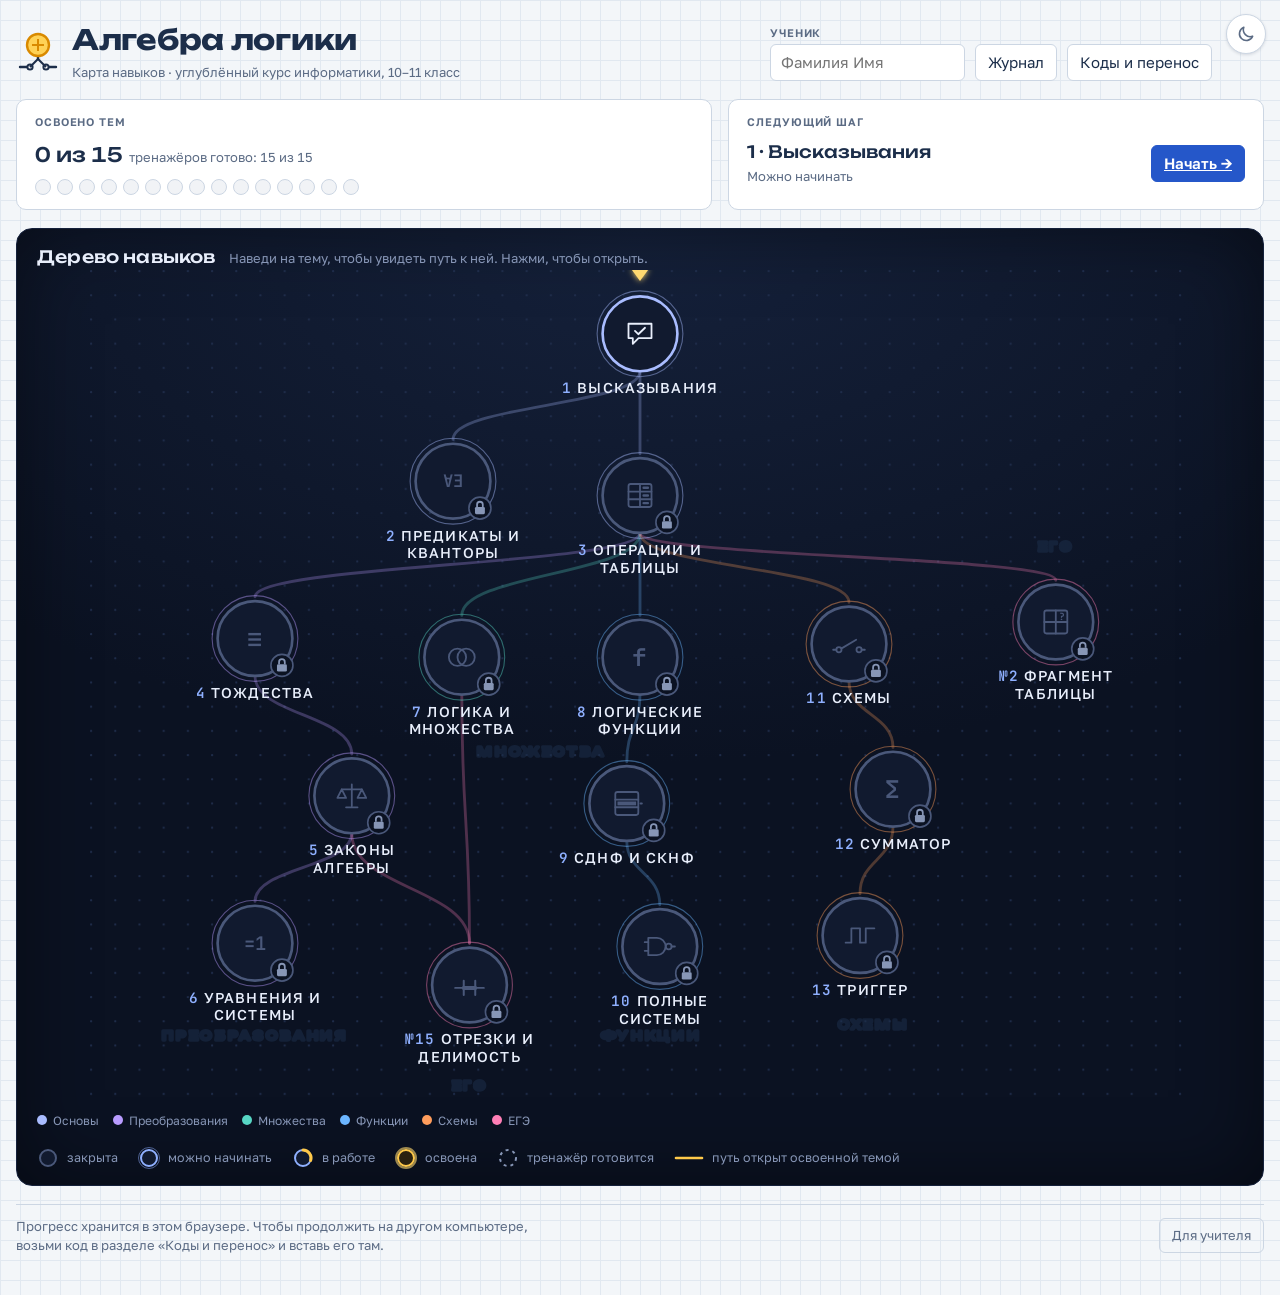
==== commit 69e9ed70: "Add files via upload" ====
--- a/index.html
+++ b/index.html
@@ -1,6 +1,8 @@
 <!doctype html><html><head><meta charset=utf8><meta name=viewport content="width=device-width,initial-scale=1,viewport-fit=cover"><style>:root{color-scheme:light;box-sizing:border-box;padding-top:env(safe-area-inset-top,0px);padding-bottom:env(safe-area-inset-bottom,0px)}html{scroll-padding-top:env(safe-area-inset-top,0px)}body{margin:0;padding:0;font:14px -apple-system,BlinkMacSystemFont,sans-serif;background:#fff;color:#000}img{max-width:100%}[hidden]:not([hidden=until-found i]){display:none!important}</style></head><body>
 <title>Карта алгебры логики</title>
 <meta name="claude:viewport-fit-sides" content="cover">
+<script>/* тема до первой отрисовки: выбор ученика важнее системной */
+(function(){try{var t=JSON.parse(localStorage.getItem('al.theme')||'null');if(t==='light'||t==='dark')document.documentElement.setAttribute('data-theme',t)}catch(e){}})();</script>
 <link rel="preconnect" href="https://fonts.googleapis.com">
 <link rel="stylesheet" href="https://fonts.googleapis.com/css2?family=Golos+Text:wght@400;500;600&family=JetBrains+Mono:wght@400;600&family=Unbounded:wght@500;700&display=swap">
 <link rel="stylesheet" href="al.css">
@@ -30,6 +32,16 @@
 .h-brand h1{font-family:var(--f-display);font-weight:700;font-size:clamp(20px,3vw,28px);margin:0;letter-spacing:-.01em;text-wrap:balance}
 .h-brand p{margin:2px 0 0;color:var(--ink-soft);font-size:13px}
 #hStudent{width:13em}
+
+/* переключатель темы: правый верхний угол страницы */
+.theme-tg{position:absolute;z-index:40;top:calc(env(safe-area-inset-top,0px) + 14px);right:max(14px,env(safe-area-inset-right,0px));
+  width:40px;height:40px;border-radius:50%;border:1px solid var(--rule);background:var(--sheet);color:var(--ink-soft);
+  display:grid;place-items:center;cursor:pointer;padding:0;box-shadow:0 1px 3px color-mix(in srgb,var(--ink) 14%,transparent);transition:color .15s,border-color .15s}
+.theme-tg:hover{color:var(--accent);border-color:var(--accent)}
+.theme-tg svg{width:20px;height:20px;display:block}
+@media (max-width:1380px){.hub>.h-top,.app>.top{padding-right:52px}}
+:root[data-theme="light"]{color-scheme:light}
+.tag.n{background:var(--sheet-grid);color:var(--ink-soft)}
 
 /* сводка */
 .h-summary{display:grid;grid-template-columns:minmax(0,1.3fr) minmax(0,1fr);gap:var(--gap)}
@@ -174,6 +186,7 @@
 @media (max-width:900px){.v-t11.exam .grid{grid-template-areas:"circ" "expr"}}
 </style>
 
+<button class="theme-tg" id="themeTg" type="button"></button>
 <div class="hub" id="view-map">
   <header class="h-top">
     <div class="h-brand">
@@ -473,11 +486,20 @@
 function renderLog(){
   const rows=AL.allLogs().reverse(),shown=rows.slice(0,400);
   $('#hLogBody').innerHTML=rows.length?`<table class="log"><thead><tr><th>Время</th><th>Тема</th><th>Схема</th><th>Ученик</th><th>Этап</th><th>Ввод</th><th>Комментарий</th></tr></thead><tbody>${shown.map(l=>{
-    const tg=l.stage==='Таблица'?'t':l.stage==='Выражение'?'e':/Верно|освоена|восстановлен|Код/.test(l.stage)?'ok':'a';
+    const tg=logKind(l);
     return `<tr><td class="m">${fmtTime(l.t)}</td><td>${esc(l.src)}</td><td class="m">${esc(l.seed||'—')}</td><td>${esc(l.student||'—')}</td><td><span class="tag ${tg}">${esc(l.stage)}</span></td><td class="code">${esc(l.input||'')}</td><td>${esc(l.note||'')}</td></tr>`}).join('')}</tbody></table>`
     :'<div class="empty">Журнал пуст. Сюда попадают ошибки, верные ответы, зачёты и коды.</div>';
-  const errs=rows.filter(l=>l.stage==='Таблица'||l.stage==='Выражение').length;
-  $('#hLogSum').textContent=`Записей: ${rows.length}${rows.length>400?' (показаны последние 400)':''} · ошибок: ${errs}`;
+  const errs=rows.filter(l=>logKind(l)==='a'&&l.stage!=='Зачёт').length,fails=rows.filter(l=>l.stage==='Зачёт'&&/^Не сдан/.test(l.note||'')).length;
+  $('#hLogSum').textContent=`Записей: ${rows.length}${rows.length>400?' (показаны последние 400)':''} · ошибок в практике: ${errs} · зачётов не сдано: ${fails}`;
+}
+/* вид записи: ok — верно/освоено, a — ошибка, n — служебная (зачёт, подсказка, код, тестовый вход) */
+function logKind(l){
+  const s=l.stage,n=String(l.note||'');
+  if(s==='Верно'||/освоена|восстановлен|^Код/.test(s))return 'ok';
+  if(s==='Шаг')return /верный/.test(n)?'ok':'a';
+  if(s==='Зачёт')return /^Не сдан/.test(n)?'a':'n';
+  if(s==='Подсказка'||s==='Ответ'||s==='Тестовый вход')return 'n';
+  return 'a';
 }
 function logText(){
   const lines=[`Журнал «Алгебра логики». Ученик: ${AL.student.get()||'—'}. Выгружено: ${fmtTime(new Date())}`,'',
@@ -511,7 +533,7 @@
   const m=h.match(/^(t\d+)(?:-(.+))?$/);
   if(m&&AL.trainers[m[1]]){
     const node=N.find(n=>n.trainer===m[1]);
-    if(node&&AL.status(node.id)==='locked'&&m[2]!=='exam'){toast('Эта тема пока закрыта. Посмотри, что нужно освоить.');try{history.replaceState(null,'','#map')}catch(e){}showView('map');renderHub();openNode(node.id);return}
+    if(node&&AL.status(node.id)==='locked'&&m[2]!=='exam'&&!pass.has(node.id)){toast('Эта тема пока закрыта. Посмотри, что нужно освоить.');try{history.replaceState(null,'','#map')}catch(e){}showView('map');renderHub();openNode(node.id);return}
     closeModals();
     if(current!==m[1]){showView(m[1]);window.scrollTo(0,0)}
     current=m[1];AL.trainers[m[1]].enter(m[2]||'');return;
@@ -521,9 +543,24 @@
   current='map';renderHub();
 }
 
+/* ---------- тестовый вход: Shift+Alt+клик по узлу открывает тренажёр в обход замка (до закрытия вкладки) ---------- */
+const pass=new Set((()=>{try{return JSON.parse(sessionStorage.getItem('al.pass')||'[]')}catch(e){return []}})());
+function testEnter(id){
+  const n=B[id];
+  if(!AL.isBuilt(n)){toast('Тренажёр по этой теме ещё не готов');return}
+  const locked=AL.status(id)==='locked';
+  pass.add(id);try{sessionStorage.setItem('al.pass',JSON.stringify([...pass]))}catch(e){}
+  if(locked)AL.hubLog(id,'Тестовый вход','Shift+Alt+клик','тема была закрыта');
+  location.hash='#'+n.trainer;
+  if(locked)toast('Тестовый вход: тема '+n.num+' открыта в обход карты');
+}
+
 /* ---------- события ---------- */
-$('#hMap').addEventListener('click',e=>{const b=e.target.closest('.mnode');if(b){focusNode(null);openNode(b.dataset.id)}});
-$('#hMap').addEventListener('keydown',e=>{const b=e.target.closest('.mnode');if(b&&(e.key==='Enter'||e.key===' ')){e.preventDefault();focusNode(null);openNode(b.dataset.id)}});
+$('#hMap').addEventListener('click',e=>{const b=e.target.closest('.mnode');if(!b)return;focusNode(null);
+  if(e.shiftKey&&e.altKey){e.preventDefault();testEnter(b.dataset.id);return}
+  openNode(b.dataset.id)});
+$('#hMap').addEventListener('keydown',e=>{const b=e.target.closest('.mnode');if(b&&(e.key==='Enter'||e.key===' ')){e.preventDefault();focusNode(null);
+  if(e.shiftKey&&e.altKey){testEnter(b.dataset.id);return}openNode(b.dataset.id)}});
 $('#hMap').addEventListener('pointerover',e=>{const b=e.target.closest('.mnode');if(b&&e.pointerType!=='touch')focusNode(b.dataset.id)});
 $('#hMap').addEventListener('pointerout',e=>{const b=e.target.closest('.mnode');if(b&&!b.contains(e.relatedTarget))focusNode(null)});
 $('#hMap').addEventListener('focusin',e=>{const b=e.target.closest('.mnode');if(b)focusNode(b.dataset.id)});
@@ -557,6 +594,22 @@
 $('#tCopy').onclick=()=>{const c=$('#tCode').textContent;if(c==='—'){toast('Сначала отметь темы');return}copyText(c,'Код скопирован: '+c)};
 $('#tPreview').onchange=()=>{AL.setPreview($('#tPreview').checked);toast($('#tPreview').checked?'Все темы открыты на этом устройстве':'Обычный режим: темы открываются по порядку')};
 
+/* ---------- тема ---------- */
+const mq=window.matchMedia?window.matchMedia('(prefers-color-scheme: dark)'):null;
+const root=document.documentElement;
+const effTheme=()=>{const a=root.getAttribute('data-theme');return a==='dark'||a==='light'?a:(mq&&mq.matches?'dark':'light')};
+const I_SUN='<svg viewBox="0 0 24 24" fill="none" stroke="currentColor" stroke-width="1.9" stroke-linecap="round" aria-hidden="true"><circle cx="12" cy="12" r="4.2"/><path d="M12 2.6v2.2M12 19.2v2.2M2.6 12h2.2M19.2 12h2.2M5.4 5.4L7 7M17 17l1.6 1.6M5.4 18.6L7 17M17 7l1.6-1.6"/></svg>';
+const I_MOON='<svg viewBox="0 0 24 24" fill="none" stroke="currentColor" stroke-width="1.9" stroke-linejoin="round" aria-hidden="true"><path d="M20 14.6A8.2 8.2 0 0 1 9.4 4a8.2 8.2 0 1 0 10.6 10.6z"/></svg>';
+function paintTheme(){const d=effTheme()==='dark',b=$('#themeTg'),t=d?'Включить светлую тему':'Включить тёмную тему';
+  b.innerHTML=d?I_SUN:I_MOON;b.setAttribute('aria-label',t);b.title=t}
+$('#themeTg').onclick=()=>{const t=effTheme()==='dark'?'light':'dark';AL.store.set('theme',t);root.setAttribute('data-theme',t)};
+// если оболочка страницы сама поменяет data-theme, выбор ученика остаётся главным
+if(window.MutationObserver)new MutationObserver(()=>{const want=AL.store.get('theme',null);
+  if((want==='light'||want==='dark')&&root.getAttribute('data-theme')!==want){root.setAttribute('data-theme',want);return}
+  paintTheme();AL.emit('theme',effTheme())}).observe(root,{attributes:true,attributeFilter:['data-theme']});
+if(mq&&mq.addEventListener)mq.addEventListener('change',()=>{paintTheme();AL.emit('theme',effTheme())});
+paintTheme();
+
 window.addEventListener('hashchange',route);
 route();
 })();
--- a/al.css
+++ b/al.css
@@ -29,6 +29,7 @@
   --margin:#5e3540; color-scheme:dark}
 
 *{box-sizing:border-box}
+[hidden]{display:none!important}
 body{background-color:var(--paper);color:var(--ink);font-family:var(--f-body);font-size:15px;line-height:1.45;
   background-image:linear-gradient(var(--grid) 1px,transparent 1px),linear-gradient(90deg,var(--grid) 1px,transparent 1px);
   background-size:20px 20px;
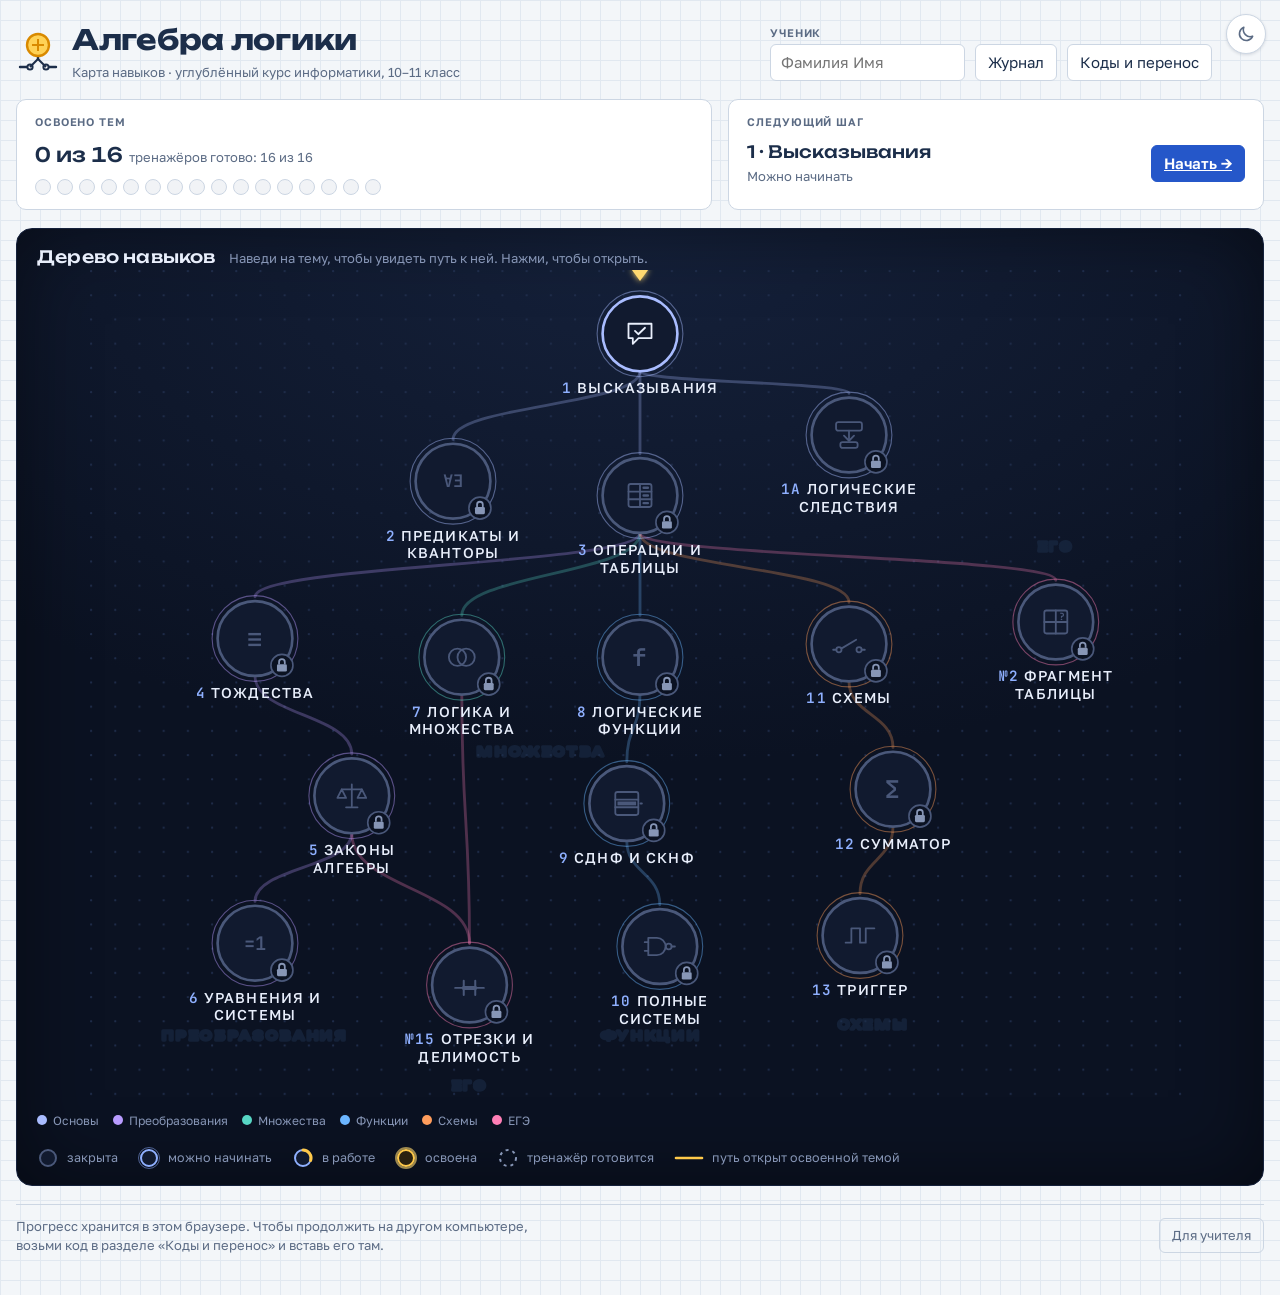
==== commit eebd76a7: "Add files via upload" ====
--- a/index.html
+++ b/index.html
@@ -20,6 +20,7 @@
 <link rel="stylesheet" href="t13.css">
 <link rel="stylesheet" href="t15.css">
 <link rel="stylesheet" href="t20.css">
+<link rel="stylesheet" href="t16.css">
 <style>
 /* Layout: та же «тетрадь в клетку», что у тренажёров. Карта — монтажная плата:
    темы — лампы на карточках, связи — провода; ток (жёлтый) идёт дальше от освоенной темы.
@@ -238,6 +239,7 @@
 <div id="view-t13" class="v-t13" hidden></div>
 <div id="view-t15" class="v-t15" hidden></div>
 <div id="view-t20" class="v-t20" hidden></div>
+<div id="view-t16" class="v-t16" hidden></div>
 
 <!-- тема -->
 <div class="overlay" id="hNode" hidden>
@@ -314,6 +316,7 @@
 <script src="t13.js"></script>
 <script src="t15.js"></script>
 <script src="t20.js"></script>
+<script src="t16.js"></script>
 <script>
 (()=>{
 const $=s=>document.querySelector(s);
@@ -346,7 +349,8 @@
   n7:[338,352],e15:[345,650],
   n8:[500,352],n9:[488,485],n10:[518,615],
   n11:[690,340],n12:[730,472],n13:[700,605],
-  e2:[878,320]};
+  e2:[878,320],
+  n1a:[690,150]};
 const HUE={base:'--h-base',trans:'--h-trans',sets:'--h-sets',func:'--h-func',circ:'--h-circ',ege:'--h-ege'};
 const CAPS=[['trans','Преобразования',150,700],['sets','Множества',352,442,'start'],['func','Функции',510,700],['circ','Схемы',712,690],['ege','ЕГЭ',878,255],['ege','ЕГЭ',345,745]];
 const T=(t,sz=12)=>`<text x="12" y="${12+sz*0.36}" text-anchor="middle" font-family="JetBrains Mono,monospace" font-weight="600" font-size="${sz}" fill="currentColor" stroke="none">${t}</text>`;
@@ -365,7 +369,8 @@
   n12:T('Σ',17),
   n13:'<path d="M2 17h4V7h6v10h4V7h6"/>',
   e2:'<rect x="4" y="4" width="16" height="16" rx="1.5"/><path d="M12 4v16M4 12h16"/>'+'<text x="16" y="10.3" text-anchor="middle" font-family="JetBrains Mono,monospace" font-weight="700" font-size="7" fill="currentColor" stroke="none">?</text>',
-  e15:'<path d="M2 14h20"/><path d="M8 9v10M16 9v10" stroke-width="2"/><path d="M8 14h8" stroke-width="4"/>'
+  e15:'<path d="M2 14h20"/><path d="M8 9v10M16 9v10" stroke-width="2"/><path d="M8 14h8" stroke-width="4"/>',
+  n1a:'<rect x="3" y="3" width="18" height="6" rx="1.5"/><path d="M12 9v6"/><path d="M8.5 12.5L12 16l3.5-3.5"/><rect x="6" y="17" width="12" height="4" rx="1.5"/>'
 };
 const live=id=>AL.node(id).mastered;
 const EDGES=[];N.forEach(n=>n.req.forEach(r=>EDGES.push([r,n.id])));
--- a/t16.css
+++ b/t16.css
@@ -0,0 +1,52 @@
+/* Тренажёр 1а «Логические следствия» — на общих токенах al.css */
+.t16 .t16-wrap{display:grid;grid-template-columns:minmax(0,1.6fr) minmax(0,1fr);gap:16px;align-items:start}
+.t16 .maincol{display:flex;flex-direction:column;gap:16px;min-width:0}
+@media (max-width:900px){.t16 .t16-wrap{grid-template-columns:minmax(0,1fr)}}
+.t16.exam .side,.t16.exam .status{display:none}
+.t16.exam .t16-wrap{grid-template-columns:minmax(0,1fr);max-width:860px}
+
+.t16 .kind{margin-bottom:6px}
+.t16 .kind .tag{font-size:11px;border-radius:4px;padding:1px 7px;letter-spacing:.03em}
+.t16 .sent{margin:4px 0 14px;padding:18px 20px;border-left:4px solid var(--accent);background:var(--accent-soft);border-radius:0 10px 10px 0;
+  font-family:var(--f-display);font-weight:500;font-size:clamp(17px,2.4vw,22px);line-height:1.4;text-wrap:balance}
+.t16 .opts{display:flex;flex-direction:column;gap:8px}
+.t16 .ans{justify-content:flex-start;align-items:baseline;padding:11px 12px;white-space:normal;text-align:left;font-weight:500;gap:10px;flex-wrap:wrap}
+.t16 .ans .k{font-family:var(--f-mono);font-size:12px;border:1px solid var(--rule);border-bottom-width:2px;border-radius:4px;padding:0 5px;color:var(--ink-soft)}
+.t16 .ans .tx{flex:1 1 16em}
+.t16 .ans .fx{font-family:var(--f-mono);font-size:14px;color:var(--accent);margin-left:auto}
+.t16 .ans.ok{border-color:var(--ok);background:var(--ok-soft);color:var(--ok);opacity:1}
+.t16 .ans.bad{border-color:var(--bad);background:var(--bad-soft);color:var(--bad);opacity:1}
+.t16 .ans.ok .fx,.t16 .ans.bad .fx{color:inherit}
+
+.t16 .defs{list-style:none;margin:0 0 12px;padding:0;display:flex;flex-direction:column;gap:4px}
+.t16 .defs b{font-family:var(--f-mono);color:var(--accent);font-size:15px}
+.t16 .defs .pf{margin-top:4px}
+.t16 .mono{font-family:var(--f-mono)}
+
+.t16 .lawopts{display:grid;grid-template-columns:repeat(2,minmax(0,1fr));gap:8px}
+@media (max-width:620px){.t16 .lawopts{grid-template-columns:minmax(0,1fr)}}
+.t16 .lawbtn{flex-direction:column;align-items:flex-start;white-space:normal;text-align:left;padding:10px 12px;gap:3px}
+.t16 .lawbtn b{font-weight:600}
+.t16 .lawbtn span{font-family:var(--f-mono);font-size:12.5px;color:var(--ink-soft)}
+.t16 .lawbtn.ok{border-color:var(--ok);background:var(--ok-soft);color:var(--ok);opacity:1}
+.t16 .lawbtn.bad{border-color:var(--bad);background:var(--bad-soft);color:var(--bad);opacity:1}
+.t16 .lawbtn.ok span,.t16 .lawbtn.bad span{color:inherit}
+
+.t16 .pline{margin:0 0 10px}
+.t16 .pline b{color:var(--live);font-size:16px}
+.t16 table.rev{border-collapse:collapse;width:100%;font-size:14px}
+.t16 .rev th{text-align:left;font-size:11px;text-transform:uppercase;letter-spacing:.07em;color:var(--ink-soft);padding:6px 8px;border-bottom:2px solid var(--ink)}
+.t16 .rev td{padding:8px;border-bottom:1px solid var(--rule);vertical-align:top}
+.t16 .rev td.f{font-family:var(--f-mono);white-space:nowrap;color:var(--accent)}
+.t16 .rev tr.good td{background:var(--ok-soft)}
+.t16 .rev .ok{color:var(--ok);font-weight:600}
+.t16 .rev .no{color:var(--bad);font-weight:600}
+.t16 .lawline{margin:12px 0 4px}
+.t16 .whyline{margin:0 0 6px;max-width:70ch}
+.t16 h3.sub{font-family:var(--f-display);font-weight:500;font-size:14px;margin:18px 0 8px}
+.t16 .exprline input{flex:1;font-family:var(--f-mono);font-size:18px;padding:9px 12px;border-radius:8px;background:var(--sheet);border:1.5px solid var(--rule);min-width:0}
+.t16 .exprline input:focus{border-color:var(--accent);outline:none}
+
+.t16 table.laws{border-collapse:collapse;width:100%;font-size:13px}
+.t16 .laws td{border-bottom:1px solid var(--rule);padding:6px 4px;vertical-align:top}
+.t16 .laws td:last-child{font-family:var(--f-mono);font-size:12px;color:var(--accent)}
